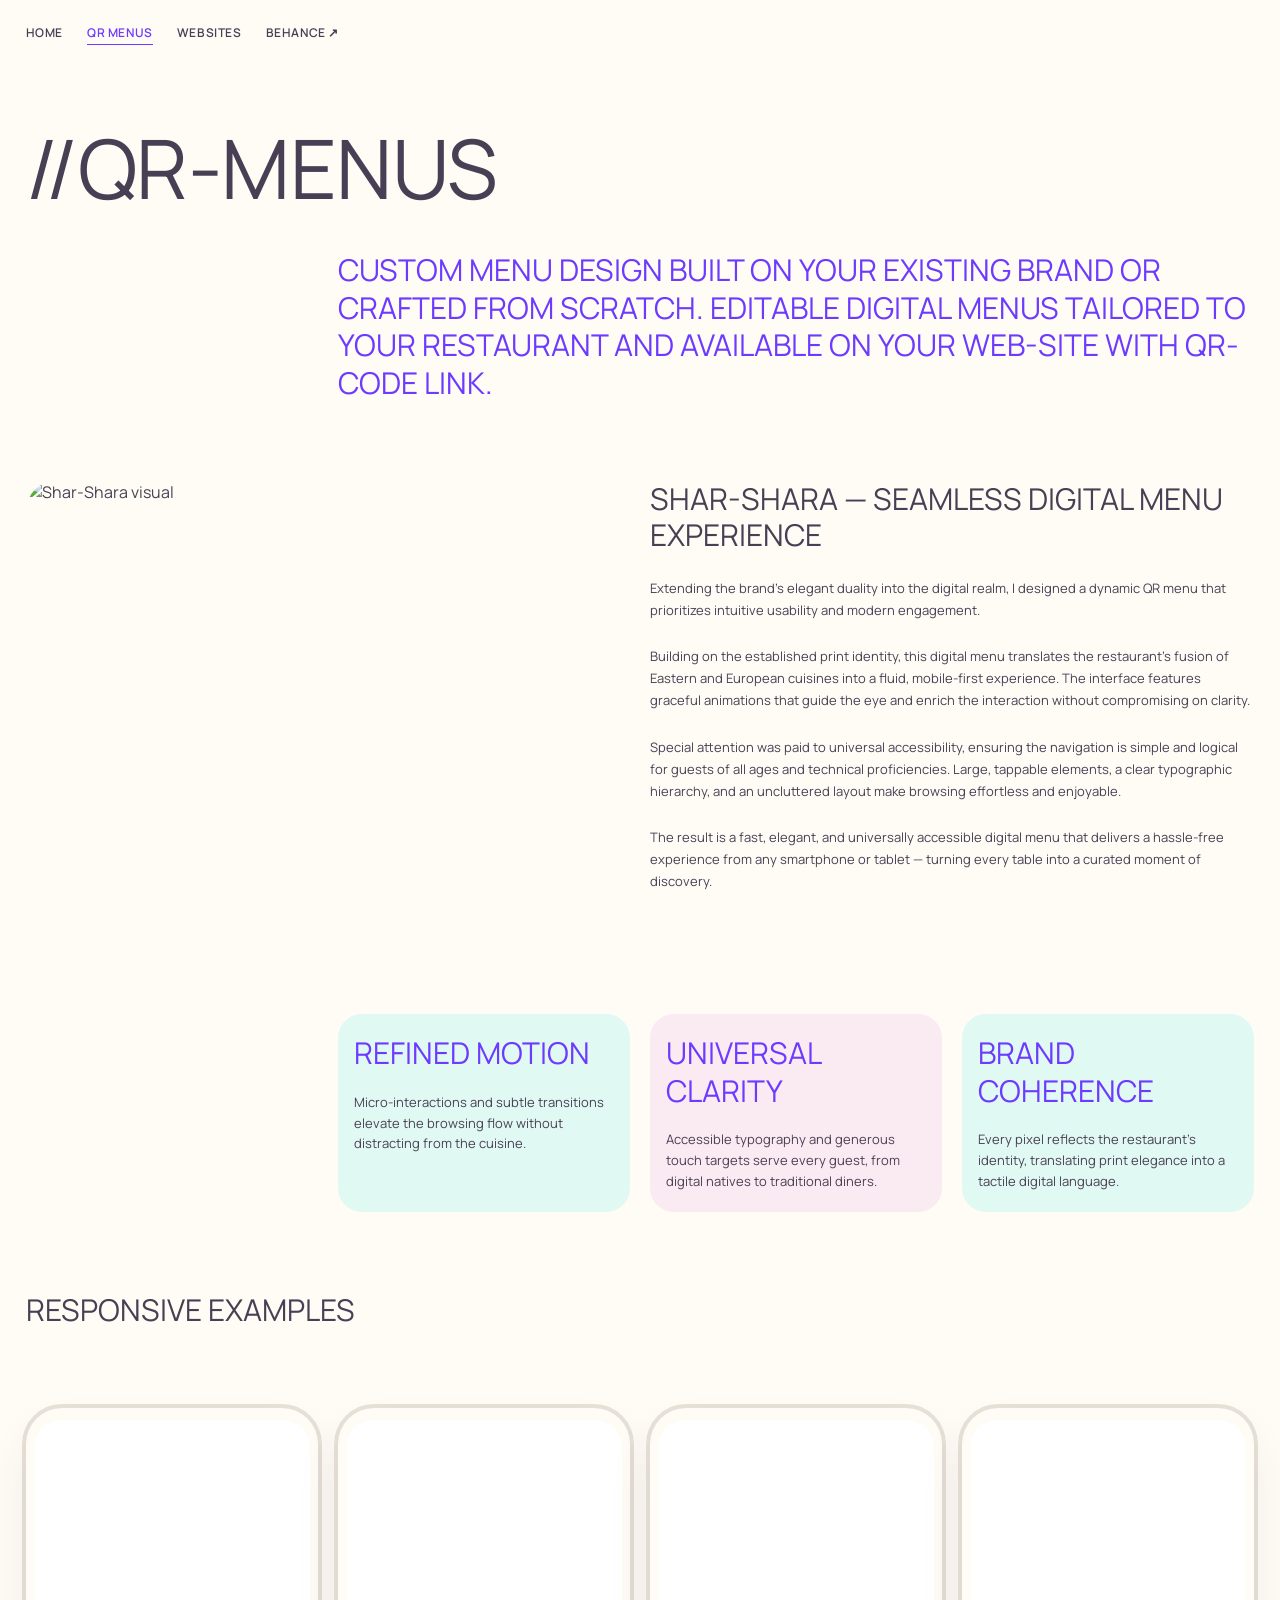
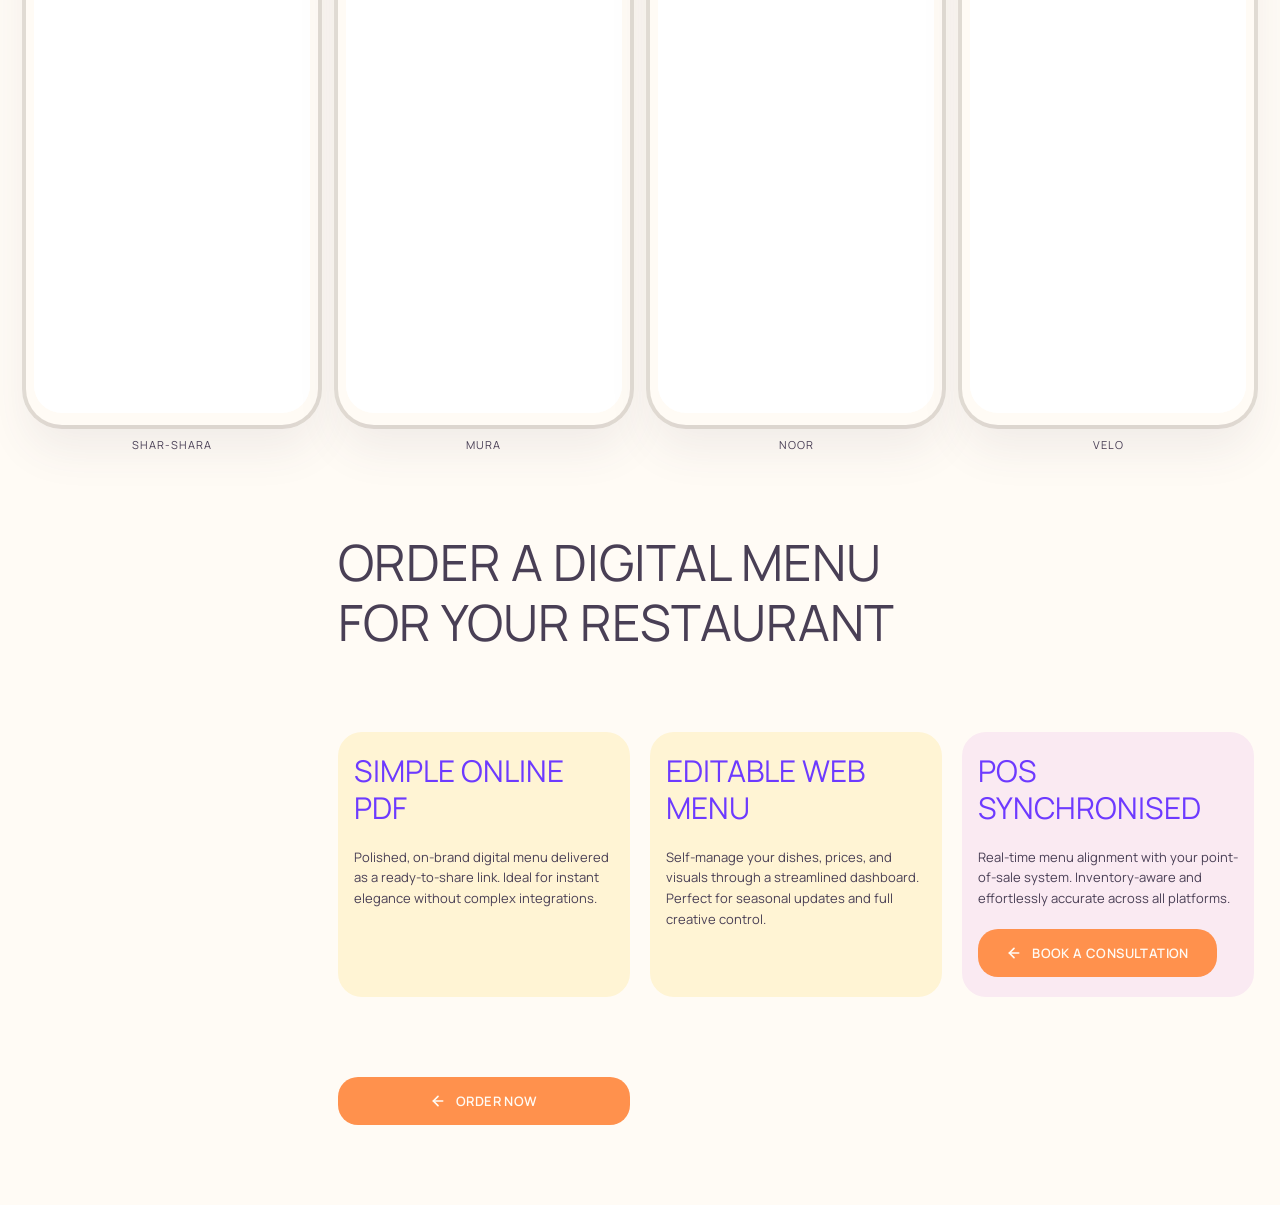
==== qr-menus.html @ 8fdf846d "Rename qr-menus.html_back_up to qr-menus.html" ====
<!DOCTYPE html>
<html lang="en">
  <head>
    <meta charset="UTF-8" />
    <meta
      name="viewport"
      content="width=device-width, initial-scale=1.0, maximum-scale=5.0, user-scalable=yes, viewport-fit=cover"
    />
    <title>QR MENUS · portfolio</title>
    <link rel="preconnect" href="https://fonts.googleapis.com" />
    <link rel="preconnect" href="https://fonts.gstatic.com" crossorigin />
    <link
      href="https://fonts.googleapis.com/css2?family=Manrope:wght@400;600&display=swap"
      rel="stylesheet"
    />
<link rel="stylesheet" href="styles.css" />
    <style>
      * {
        margin: 0;
        padding: 0;
        box-sizing: border-box;
      }

      body {
        background-color: #fffbf5;
        font-family: "Manrope", sans-serif;
        font-weight: 400;
        color: #493f55;
        -webkit-font-smoothing: antialiased;
        -moz-osx-font-smoothing: grayscale;
        overflow-x: hidden;
        width: 100%;
      }

      /* —— 4-COLUMN MASTER GRID (Desktop) —— */
      .master-grid {
        display: grid;
        grid-template-columns: repeat(4, 1fr);
        column-gap: 20px;
        padding: 0 2vw;
        margin: 0 auto;
        position: relative;
        width: 100%;
      }

      /* Typography */
      h1 {
        font-family: "Manrope", sans-serif;
        font-weight: 400;
        font-size: 82px;
        line-height: 1.05;
        text-transform: uppercase;
        color: #493f55;
        letter-spacing: -0.5px;
        margin-top: 60px;
      }

      h2 {
        font-family: "Manrope", sans-serif;
        font-weight: 400;
        font-size: 50px;
        line-height: 1.1;
        text-transform: uppercase;
        color: #493f55;
      }

      h3 {
        font-family: "Manrope", sans-serif;
        font-weight: 400;
        font-size: 30px;
        line-height: 1.2;
        text-transform: uppercase;
        color: #493f55;
      }

      h4 {
        font-family: "Manrope", sans-serif;
        font-weight: 400;
        font-size: 30px;
        line-height: 1.25;
        text-transform: uppercase;
        color: #6d3aff;
      }

      p {
        font-family: "Manrope", sans-serif;
        font-weight: 400;
        font-size: 13px;
        line-height: 1.7;
        color: #493f55;
      }

      button,
      .button {
        background-color: #ff914d;
        border: none;
        color: #fffbf5;
        font-family: "Manrope", sans-serif;
        font-weight: 600;
        font-size: 13px;
        text-transform: uppercase;
        border-radius: 20px;
        padding: 14px 28px;
        cursor: pointer;
        display: inline-flex;
        align-items: center;
        justify-content: center;
        gap: 10px;
        letter-spacing: 0.4px;
        transition: background 0.25s ease, transform 0.2s ease;
        text-decoration: none;
        white-space: nowrap;
        line-height: 1;
        min-height: 48px;
        -webkit-tap-highlight-color: transparent;
        touch-action: manipulation;
      }

      button:hover,
      .button:hover {
        background-color: #e07b3c;
        transform: translateY(-2px);
      }

      button:active,
      .button:active {
        transform: translateY(0);
      }

      .arrow-icon-left {
        display: inline-block;
        transform: rotate(180deg);
        width: 16px;
        height: 16px;
        flex-shrink: 0;
      }

      /* image placeholder */
      .image-placeholder {
        background: #f3ede5;
        border-radius: 30px;
        width: 100%;
        aspect-ratio: 4/3;
        display: flex;
        align-items: center;
        justify-content: center;
        background-image: radial-gradient(
          circle at 15% 25%,
          #e5d9cc 1px,
          transparent 1px
        );
        background-size: 18px 18px;
        color: #b7aa9a;
        font-size: 13px;
        text-transform: uppercase;
        letter-spacing: 1px;
      }

      /* Cards */
      .cards-container {
        display: flex;
        gap: 20px;
        width: 100%;
      }

      .card {
        flex: 1;
        border-radius: 24px;
        padding: 20px 16px;
        display: flex;
        flex-direction: column;
        gap: 20px;
      }

      .card h4 {
        font-size: 30px;
        color: #6d3aff;
      }

      .card p {
        font-size: 13px;
        line-height: 1.6;
      }

      /* Phone mockups */
      .phones-row {
        display: flex;
        gap: 20px;
        width: 100%;
      }

      .phone-item {
        flex: 1;
        display: flex;
        flex-direction: column;
        align-items: center;
        gap: 12px;
      }

      .phone-chassis {
        position: relative;
        width: 100%;
        max-width: 340px;
        aspect-ratio: 9 / 19;
        border-radius: 36px;
        background: #fffbf5;
        box-shadow: 0 25px 45px rgba(73, 63, 85, 0.08), 0 0 0 4px #e7e1d8;
        overflow: hidden;
      }

      .phone-screen-area {
        position: absolute;
        top: 12px;
        left: 8px;
        right: 8px;
        bottom: 12px;
        border-radius: 28px;
        overflow: hidden;
        background: #ffffff;
      }

      .phone-screen-area iframe {
        width: 100%;
        height: 100%;
        border: none;
        display: block;
        pointer-events: auto;
        background: white;
      }

      .phone-label {
        font-size: 11px;
        text-transform: uppercase;
        color: #493f55;
        letter-spacing: 1px;
        font-weight: 400;
      }

      /* Utility: spacing */
      .spacer-80 {
        grid-column: 1 / -1;
        height: 80px;
      }

      /* Grid placement classes */
      .grid-full {
        grid-column: 1 / -1;
      }
      .grid-1-2 {
        grid-column: 1 / 3;
      }
      .grid-3-4 {
        grid-column: 3 / 5;
      }
      .grid-2-4 {
        grid-column: 2 / 5;
      }
      .grid-2-3 {
        grid-column: 2 / 4;
      }
      .grid-2 {
        grid-column: 2 / 3;
      }

      /* ======================================== */
      /*   TABLET: 768px – 1024px (8 columns)     */
      /* ======================================== */
      @media screen and (max-width: 1024px) {
        .master-grid {
          grid-template-columns: repeat(8, 1fr);
          column-gap: 16px;
          padding: 0 3vw;
        }

        h1 {
          font-size: 52px;
          letter-spacing: -0.3px;
          margin-top: 48px;
        }

        h2 {
          font-size: 36px;
          line-height: 1.1;
        }

        h3 {
          font-size: 24px;
          line-height: 1.25;
        }

        h4 {
          font-size: 22px;
          line-height: 1.25;
        }

        p {
          font-size: 13px;
          line-height: 1.65;
        }

        button,
        .button {
          font-size: 12px;
          padding: 13px 24px;
          border-radius: 18px;
        }

        .card {
          padding: 16px 14px;
          gap: 16px;
          border-radius: 20px;
        }

        .card h4 {
          font-size: 20px;
        }

        .card p {
          font-size: 12px;
        }

        .spacer-80 {
          grid-column: 1 / -1 !important;
        }

        /* Tablet grid overrides */
        h1.grid-full {
          grid-column: 1 / -1 !important;
        }

        h4.grid-2-4 {
          grid-column: 3 / 9 !important;
        }

        .grid-1-2.image-placeholder-parent {
          grid-column: 1 / 5 !important;
        }

        .grid-3-4.text-block {
          grid-column: 5 / 9 !important;
        }

        .benefits-wrapper.grid-2-4 {
          grid-column: 3 / 9 !important;
        }

        h3.grid-1-2 {
          grid-column: 5 / 9 !important;
          text-align: left !important;
        }

        .phones-wrapper .phones-row {
          display: grid;
          grid-template-columns: 1fr 1fr;
          gap: 24px 16px;
        }

        .phone-chassis {
          max-width: 100%;
        }

        h2.grid-2-3 {
          grid-column: 3 / 7 !important;
        }

        .pricing-wrapper.grid-2-4 {
          grid-column: 3 / 9 !important;
        }

        .order-btn-wrapper.grid-2 {
          grid-column: 3 / 5 !important;
        }
      }

      /* ======================================== */
      /*   MOBILE: до 767px — ВСЁ В КОЛОНКУ      */
      /* ======================================== */
      @media screen and (max-width: 767px) {
        .master-grid {
          grid-template-columns: 1fr;
          column-gap: 0;
          padding: 0 24px;
          display: flex;
          flex-direction: column;
          gap: 0;
        }

        /* Сбрасываем grid-колонки — всё идёт потоком */
        .grid-full,
        .grid-1-2,
        .grid-3-4,
        .grid-2-4,
        .grid-2-3,
        .grid-2,
        .spacer-80,
        h1,
        h2,
        h3,
        h4,
        .image-placeholder-parent,
        .text-block,
        .benefits-wrapper,
        .phones-wrapper,
        .pricing-wrapper,
        .order-btn-wrapper {
          grid-column: auto !important;
          width: 100% !important;
          max-width: 100% !important;
        }

        /* Типографика */
        h1 {
          font-size: 42px;
          line-height: 1.1;
          margin-top: 48px;
          margin-bottom: 0;
          letter-spacing: -0.5px;
          text-align: left;
          width: 100%;
        }

        h2 {
          font-size: 32px;
          line-height: 1.15;
          text-align: left;
          width: 100%;
          margin: 0;
        }

        h2 br {
          display: none;
        }

        h3 {
          font-size: 22px;
          line-height: 1.25;
          text-align: left;
          width: 100%;
          margin: 0;
        }

        h4 {
          font-size: 20px;
          line-height: 1.3;
          text-align: left;
          width: 100%;
          margin: 0;
        }

        p {
          font-size: 14px;
          line-height: 1.65;
        }

        /* ОТСТУПЫ МЕЖДУ БЛОКАМИ */
        h1 {
          margin-bottom: 24px;
        }

        h4 {
          margin-bottom: 32px;
        }

        .spacer-80 {
          height: 48px;
          width: 100%;
        }

        /* Картинка и текст — чётко друг за другом */
        .image-placeholder-parent {
          margin-bottom: 32px;
          width: 100%;
        }

        .image-placeholder {
          aspect-ratio: 16/10;
          border-radius: 24px;
          width: 100%;
        }

        .text-block {
          width: 100%;
          margin-bottom: 0;
        }

        .text-block > div {
          gap: 16px !important;
        }

        /* Карточки */
        .benefits-wrapper {
          margin-top: 0;
          width: 100%;
        }

        .cards-container {
          flex-direction: column;
          gap: 16px;
          width: 100%;
        }

        .card {
          flex: none;
          width: 100%;
          padding: 20px 16px;
          gap: 14px;
          border-radius: 20px;
        }

        .card h4 {
          font-size: 22px;
        }

        .card p {
          font-size: 14px;
        }

        /* Заголовок "responsive examples" */
        h3.grid-1-2 {
          margin: 0;
          width: 100%;
          text-align: left !important;
        }

        /* Телефоны */
        .phones-wrapper {
          width: 100%;
          margin-top: 0;
        }

        .phones-row {
          display: grid;
          grid-template-columns: 1fr; /* ← ОДНА колонка */
          gap: 32px;
          width: 100%;
        }

        .phone-item {
          width: 100%;
          max-width: 320px;
          margin: 0 auto;
        }

        .phone-chassis {
          max-width: 100%;
          width: 100%;
        }

        .phone-label {
          font-size: 12px;
          letter-spacing: 1.5px;
        }

        /* Заголовок "order a DIGITAL menu" */
        h2.grid-2-3 {
          margin: 0;
          width: 100%;
        }

        /* Карточки цен */
        .pricing-wrapper {
          width: 100%;
          margin-top: 0;
        }

        .pricing-wrapper .card button,
        .pricing-wrapper .card .button {
          width: 100% !important;
          justify-content: center !important;
          align-self: stretch !important;
        }

        /* Кнопка "order now" */
        .order-btn-wrapper {
          margin-top: 0;
          width: 100%;
        }

        .order-btn-wrapper .button {
          width: 100% !important;
          justify-content: center !important;
        }

        button,
        .button {
          width: 100% !important;
          justify-content: center !important;
          border-radius: 25px;
          padding: 16px 24px;
          font-size: 14px;
        }

        /* Нижний отступ */
        .master-grid > div:last-child {
          height: 64px;
        }
      }
      /* ======================================== */
      /*   ГАРАНТИЯ: ОДНА КОЛОНКА ДО 768px       */
      /* ======================================== */
      @media screen and (max-width: 767px) {
        .phones-row {
          grid-template-columns: 1fr !important;
        }
      }
      /* ======================================== */
      /*   SMALL MOBILE: < 380px                  */
      /* ======================================== */
      @media screen and (max-width: 380px) {
        .master-grid {
          padding: 0 20px;
        }

        h1 {
          font-size: 36px;
          margin-top: 40px;
          margin-bottom: 20px;
        }

        h2 {
          font-size: 28px;
        }

        h3 {
          font-size: 20px;
        }

        h4 {
          font-size: 18px;
          margin-bottom: 24px;
        }

        p {
          font-size: 13px;
        }

        .spacer-80 {
          height: 40px;
        }

        .phone-item {
          max-width: 280px;
        }

        .card {
          padding: 16px 14px;
        }

        .card h4 {
          font-size: 20px;
        }

        button,
        .button {
          padding: 14px 20px;
          font-size: 13px;
        }

        .image-placeholder-parent {
          margin-bottom: 24px;
        }
      }

      /* ======================================== */
      /*   LARGE DESKTOP: > 1600px                */
      /* ======================================== */
      @media screen and (min-width: 1600px) {
        .master-grid {
          max-width: 1800px;
          padding: 0 5vw;
        }

        h1 {
          font-size: 96px;
        }
      }

      /* Accessibility */
      @media (prefers-reduced-motion: reduce) {
        * {
          animation-duration: 0.01ms !important;
          animation-iteration-count: 1 !important;
          transition-duration: 0.01ms !important;
        }
      }
    /* Navigation */
    .nav-bar {
      grid-column: 1 / -1;
      display: flex;
      justify-content: flex-start;
      align-items: center;
      gap: 24px;
      padding: 24px 0;
      flex-wrap: wrap;
    }

    .nav-link {
      font-family: "Manrope", sans-serif;
      font-weight: 600;
      font-size: 12px;
      text-transform: uppercase;
      letter-spacing: 0.6px;
      color: #493f55;
      text-decoration: none;
      transition: color 0.2s ease;
      position: relative;
    }

    .nav-link::after {
      content: '';
      position: absolute;
      bottom: -4px;
      left: 0;
      width: 0;
      height: 1px;
      background: #6d3aff;
      transition: width 0.25s ease;
    }

    .nav-link:hover {
      color: #6d3aff;
    }

    .nav-link:hover::after {
      width: 100%;
    }

    .nav-link.active {
      color: #6d3aff;
    }

    .nav-link.active::after {
      width: 100%;
    }
    </style>
  </head>
  <body>
    <div class="master-grid">
<!-- ========== NAVIGATION ========== -->
       <nav class="nav-bar">
      <a href="index.html" class="nav-link">Home</a>
      <a href="qr-menus.html" class="nav-link active">QR Menus</a>
      <a href="websites.html" class="nav-link">Websites</a>
      <a href="https://www.behance.net/8373a5c4" target="_blank" rel="noopener" class="nav-link">Behance ↗</a>
    </nav>
      <!-- H1 -->
      <h1 class="grid-full">//qr-menus</h1>

      <!-- H4 description -->
      <h4 class="grid-2-4" style="margin-top: 40px">
        Custom menu design built on your existing brand or crafted from scratch.
        Editable digital menus tailored to your restaurant and available on your
        web-site with qr-code link.
      </h4>

      <!-- Spacer -->
      <div class="spacer-80"></div>

      <!-- Image -->
      <div class="grid-1-2 image-placeholder-parent">
  <img 
    src="image 88 (1).webp" 
    alt="Shar-Shara visual" 
    style="width: 100%; aspect-ratio: 4/3; border-radius: 30px; object-fit: cover; display: block;"
  />
</div>

      <!-- Text -->
      <div class="grid-3-4 text-block">
        <div style="display: flex; flex-direction: column; gap: 24px">
          <h3 style="color: #493f55">
            Shar-Shara — Seamless Digital Menu Experience
          </h3>
          <p>
            Extending the brand's elegant duality into the digital realm, I
            designed a dynamic QR menu that prioritizes intuitive usability and
            modern engagement.
          </p>
          <p>
            Building on the established print identity, this digital menu
            translates the restaurant's fusion of Eastern and European cuisines
            into a fluid, mobile-first experience. The interface features
            graceful animations that guide the eye and enrich the interaction
            without compromising on clarity.
          </p>
          <p>
            Special attention was paid to universal accessibility, ensuring the
            navigation is simple and logical for guests of all ages and
            technical proficiencies. Large, tappable elements, a clear
            typographic hierarchy, and an uncluttered layout make browsing
            effortless and enjoyable.
          </p>
          <p>
            The result is a fast, elegant, and universally accessible digital
            menu that delivers a hassle-free experience from any smartphone or
            tablet — turning every table into a curated moment of discovery.
          </p>
        </div>
      </div>

      <!-- Spacer -->
      <div class="spacer-80"></div>

      <!-- Benefit cards -->
      <div class="grid-2-4 benefits-wrapper">
        <div class="cards-container">
          <div class="card" style="background: #e0f9f3">
            <h4>Refined motion</h4>
            <p>
              Micro-interactions and subtle transitions elevate the browsing
              flow without distracting from the cuisine.
            </p>
          </div>
          <div class="card" style="background: #faeaf2">
            <h4>Universal clarity</h4>
            <p>
              Accessible typography and generous touch targets serve every
              guest, from digital natives to traditional diners.
            </p>
          </div>
          <div class="card" style="background: #e0f9f3">
            <h4>Brand coherence</h4>
            <p>
              Every pixel reflects the restaurant's identity, translating print
              elegance into a tactile digital language.
            </p>
          </div>
        </div>
      </div>

      <!-- Spacer -->
      <div class="spacer-80"></div>

      <!-- Responsive examples h3 -->
      <h3 class="grid-1-2" style="text-align: left">responsive examples</h3>

      <!-- Spacer -->
      <div class="spacer-80"></div>

      <!-- Phones -->
      <div class="grid-full phones-wrapper">
        <div class="phones-row">
          <div class="phone-item">
            <div class="phone-chassis">
              <div class="phone-screen-area">
                <iframe
                  src="https://nadinski.github.io/bar/"
                  title="Shar-Shara menu"
                  loading="lazy"
                ></iframe>
              </div>
            </div>
            <span class="phone-label">Shar-Shara</span>
          </div>
          <div class="phone-item">
            <div class="phone-chassis">
              <div class="phone-screen-area">
                <iframe
                  src="https://nadinski.github.io/shar-shara/"
                  title="Mura menu"
                  loading="lazy"
                ></iframe>
              </div>
            </div>
            <span class="phone-label">Mura</span>
          </div>
          <div class="phone-item">
            <div class="phone-chassis">
              <div class="phone-screen-area">
                <iframe
                  src="https://nadinski.github.io/luna-bar-menu/"
                  title="Noor menu"
                  loading="lazy"
                ></iframe>
              </div>
            </div>
            <span class="phone-label">Noor</span>
          </div>
          <div class="phone-item">
            <div class="phone-chassis">
              <div class="phone-screen-area">
                <iframe
                  src="https://nadinski.github.io/banket/"
                  title="Velo menu"
                  loading="lazy"
                ></iframe>
              </div>
            </div>
            <span class="phone-label">Velo</span>
          </div>
        </div>
      </div>

      <!-- Spacer -->
      <div class="spacer-80"></div>

      <!-- Order heading -->
      <h2 class="grid-2-3" style="line-height: 1.2">
        order a DIGITAL menu<br />for your restaurant
      </h2>

      <!-- Spacer -->
      <div class="spacer-80"></div>

      <!-- Pricing cards -->
      <div class="grid-2-4 pricing-wrapper">
        <div class="cards-container">
          <div class="card" style="background: #fff4d4">
            <h4>SIMPLE ONLINE PDF</h4>
            <p>
              Polished, on-brand digital menu delivered as a ready-to-share
              link. Ideal for instant elegance without complex integrations.
            </p>
          </div>
          <div class="card" style="background: #fff4d4">
            <h4>EDITABLE WEB MENU</h4>
            <p>
              Self-manage your dishes, prices, and visuals through a streamlined
              dashboard. Perfect for seasonal updates and full creative control.
            </p>
          </div>
          <div
            class="card"
            style="
              background: #faeaf2;
              display: flex;
              flex-direction: column;
              gap: 20px;
            "
          >
            <h4>POS SYNCHRONISED</h4>
            <p>
              Real-time menu alignment with your point-of-sale system.
              Inventory-aware and effortlessly accurate across all platforms.
            </p>
            <button
              class="button"
              style="margin-top: auto; align-self: flex-start"
            >
              <svg
                class="arrow-icon-left"
                viewBox="0 0 24 24"
                fill="none"
                stroke="currentColor"
                stroke-width="2.5"
                stroke-linecap="round"
                stroke-linejoin="round"
              >
                <line x1="5" y1="12" x2="19" y2="12" />
                <polyline points="12 5 19 12 12 19" />
              </svg>
              book a consultation
            </button>
          </div>
        </div>
      </div>

      <!-- Spacer -->
      <div class="spacer-80"></div>

      <!-- Order now button -->
      <div class="grid-2 order-btn-wrapper">
        <button class="button" style="width: 100%; justify-content: center">
          <svg
            class="arrow-icon-left"
            viewBox="0 0 24 24"
            fill="none"
            stroke="currentColor"
            stroke-width="2.5"
            stroke-linecap="round"
            stroke-linejoin="round"
          >
            <line x1="5" y1="12" x2="19" y2="12" />
            <polyline points="12 5 19 12 12 19" />
          </svg>
          order now
        </button>
      </div>

      <!-- Bottom spacing -->
      <div style="grid-column: 1 / -1; height: 80px"></div>
    </div>
  </body>
</html>
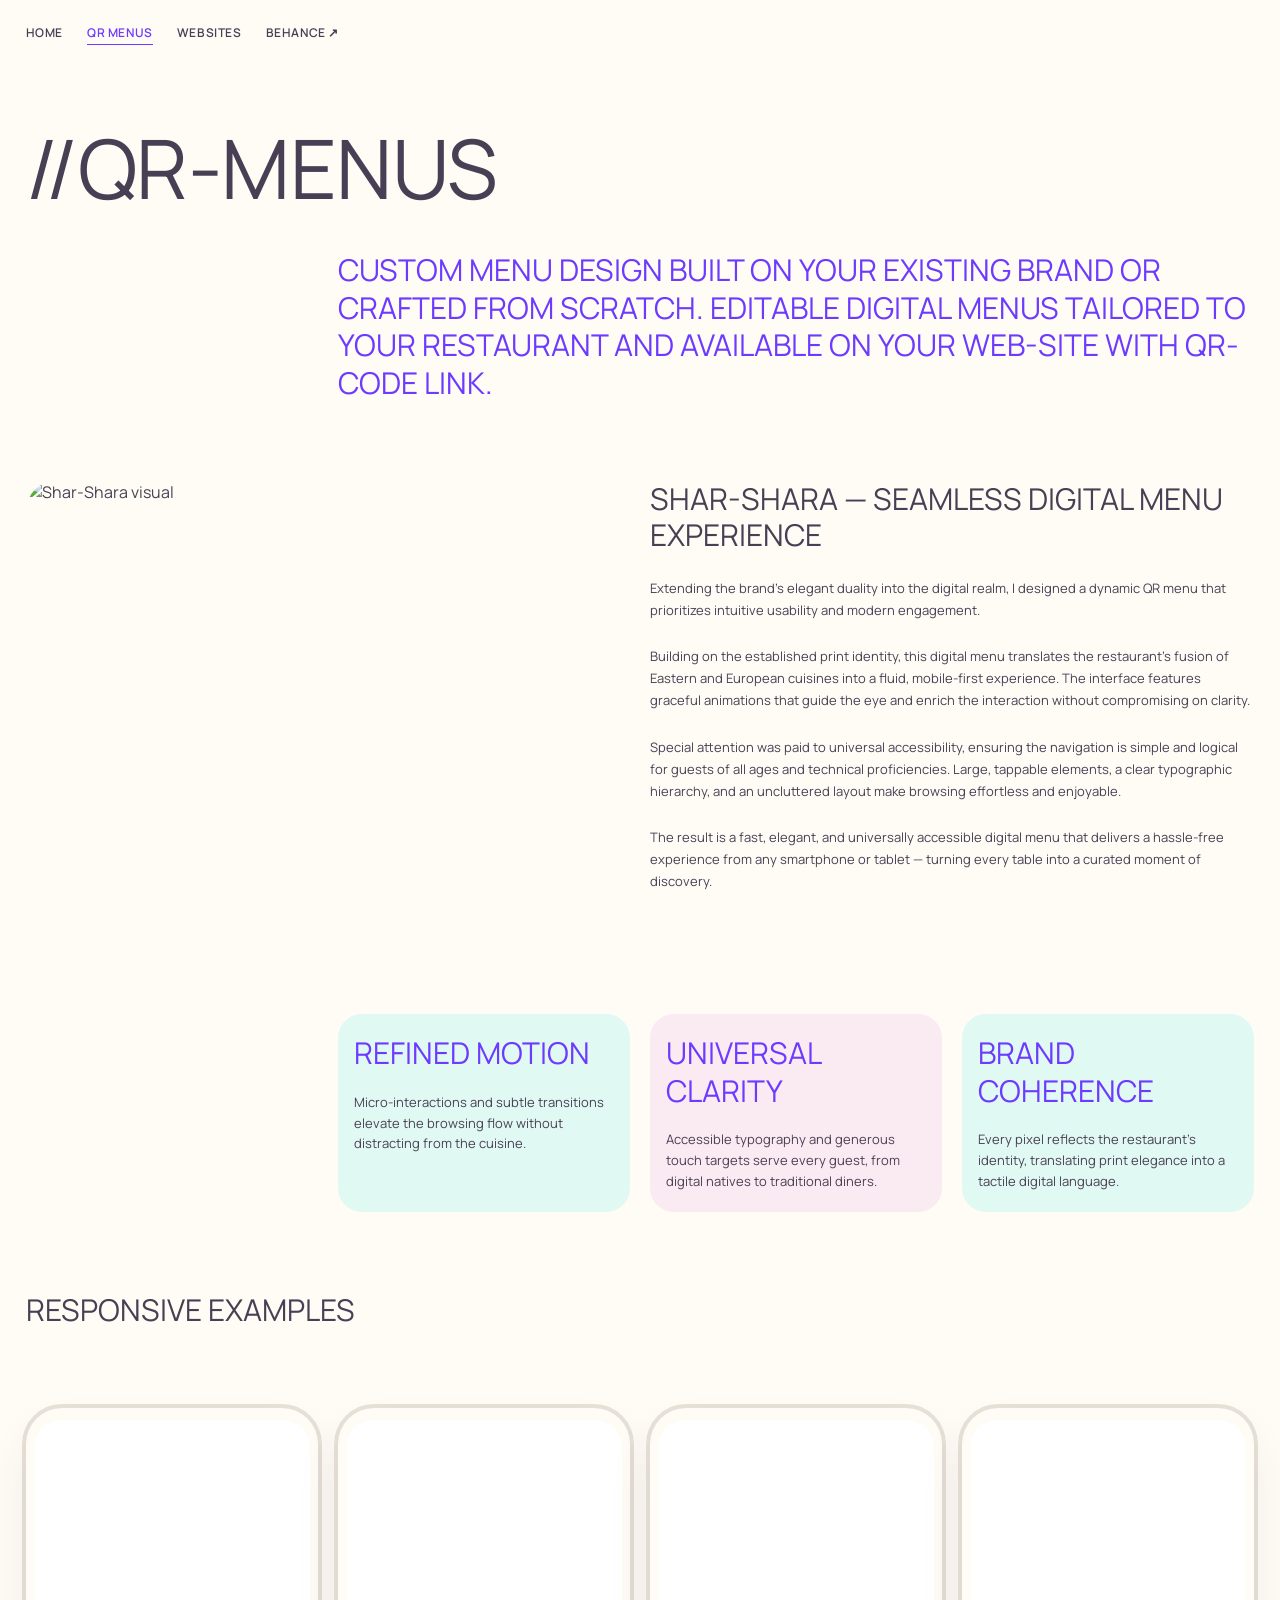
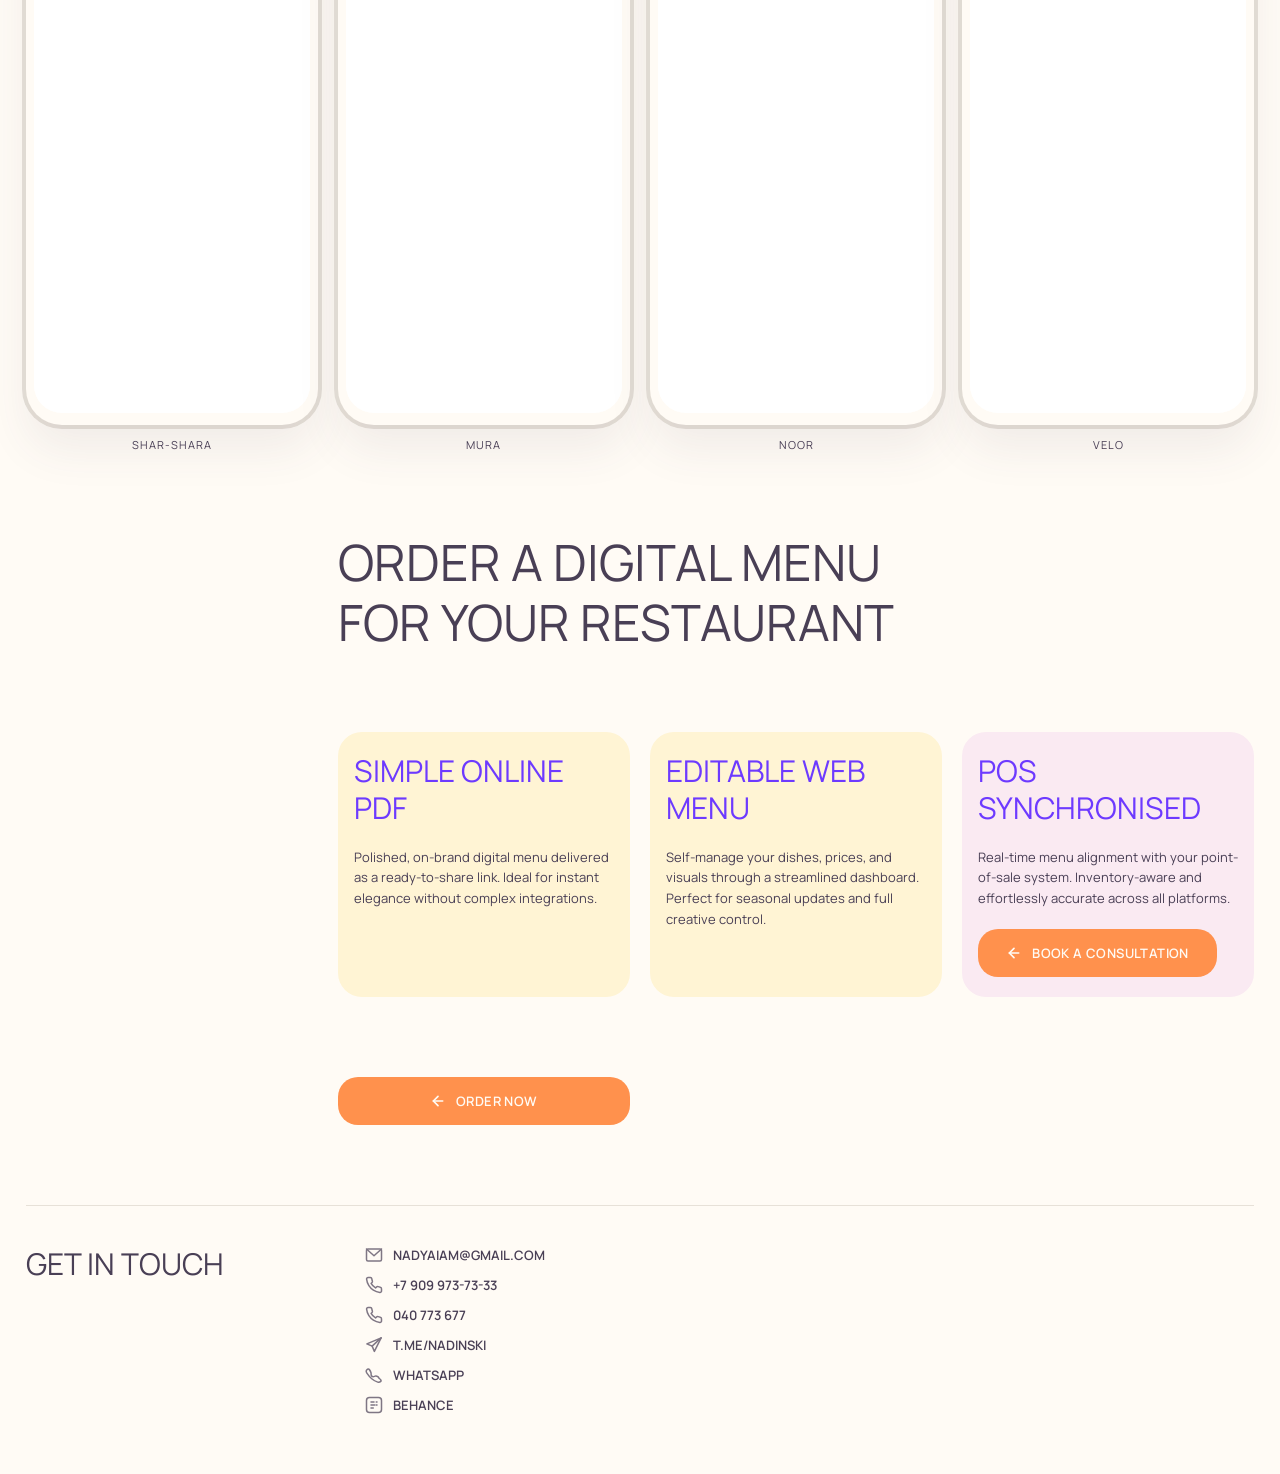
==== commit c087fd2b: "Update qr-menus.html" ====
--- a/qr-menus.html
+++ b/qr-menus.html
@@ -731,6 +731,54 @@
 
     .nav-link.active::after {
       width: 100%;
+    }
+          /* Footer */
+    .site-footer {
+      grid-column: 1 / -1;
+      border-top: 1px solid #e7e1d8;
+      padding-top: 40px;
+      margin-top: 0;
+    }
+
+    .footer-grid {
+      display: grid;
+      grid-template-columns: subgrid;
+      grid-column: 1 / -1;
+    }
+
+    .footer-heading {
+      grid-column: 1 / 2;
+      margin-bottom: 20px;
+    }
+
+    .footer-links {
+      grid-column: 2 / 5;
+      display: flex;
+      flex-direction: column;
+      gap: 12px;
+    }
+
+    .footer-link {
+      display: inline-flex;
+      align-items: center;
+      gap: 10px;
+      font-family: "Manrope", sans-serif;
+      font-weight: 600;
+      font-size: 13px;
+      text-transform: uppercase;
+      color: #493f55;
+      text-decoration: none;
+      transition: color 0.2s ease;
+    }
+
+    .footer-link:hover {
+      color: #6d3aff;
+    }
+
+    .footer-icon {
+      width: 18px;
+      height: 18px;
+      opacity: 0.7;
     }
     </style>
   </head>
@@ -979,6 +1027,52 @@
 
       <!-- Bottom spacing -->
       <div style="grid-column: 1 / -1; height: 80px"></div>
+          <!-- ========== FOOTER / CONTACTS ========== -->
+    <footer class="site-footer">
+      <div class="footer-grid">
+        <h3 class="footer-heading">get in touch</h3>
+        <div class="footer-links">
+          <a href="mailto:nadyaiam@gmail.com" class="footer-link">
+            <svg class="footer-icon" viewBox="0 0 24 24" fill="none" stroke="currentColor" stroke-width="2" stroke-linecap="round" stroke-linejoin="round">
+              <rect x="2" y="4" width="20" height="16" rx="2"/><path d="M22 4L12 13 2 4"/>
+            </svg>
+            nadyaiam@gmail.com
+          </a>
+          <a href="tel:+79099737333" class="footer-link">
+            <svg class="footer-icon" viewBox="0 0 24 24" fill="none" stroke="currentColor" stroke-width="2" stroke-linecap="round" stroke-linejoin="round">
+              <path d="M22 16.92v3a2 2 0 01-2.18 2 19.79 19.79 0 01-8.63-3.07 19.5 19.5 0 01-6-6 19.79 19.79 0 01-3.07-8.67A2 2 0 014.11 2h3a2 2 0 012 1.72c.127.96.362 1.903.7 2.81a2 2 0 01-.45 2.11L8.09 9.91a16 16 0 006 6l1.27-1.27a2 2 0 012.11-.45c.907.338 1.85.573 2.81.7A2 2 0 0122 16.92z"/>
+            </svg>
+            +7 909 973-73-33
+          </a>
+          <a href="tel:040773677" class="footer-link">
+            <svg class="footer-icon" viewBox="0 0 24 24" fill="none" stroke="currentColor" stroke-width="2" stroke-linecap="round" stroke-linejoin="round">
+              <path d="M22 16.92v3a2 2 0 01-2.18 2 19.79 19.79 0 01-8.63-3.07 19.5 19.5 0 01-6-6 19.79 19.79 0 01-3.07-8.67A2 2 0 014.11 2h3a2 2 0 012 1.72c.127.96.362 1.903.7 2.81a2 2 0 01-.45 2.11L8.09 9.91a16 16 0 006 6l1.27-1.27a2 2 0 012.11-.45c.907.338 1.85.573 2.81.7A2 2 0 0122 16.92z"/>
+            </svg>
+            040 773 677
+          </a>
+          <a href="https://t.me/nadinski" target="_blank" rel="noopener" class="footer-link">
+            <svg class="footer-icon" viewBox="0 0 24 24" fill="none" stroke="currentColor" stroke-width="2" stroke-linecap="round" stroke-linejoin="round">
+              <path d="M21.5 2.5L2.5 10.5L9.5 13.5L21.5 2.5Z"/><path d="M9.5 13.5L12.5 20.5L21.5 2.5"/>
+            </svg>
+            t.me/nadinski
+          </a>
+          <a href="https://wa.me/79099737333" target="_blank" rel="noopener" class="footer-link">
+            <svg class="footer-icon" viewBox="0 0 24 24" fill="none" stroke="currentColor" stroke-width="2" stroke-linecap="round" stroke-linejoin="round">
+              <path d="M17.5 14.5C16 13.5 15 13 13.5 13.5C12 14 10.5 15 9 13.5C7.5 12 8.5 10.5 8 9C7.5 7.5 7 6.5 6 5C5 3.5 3.5 4 2.5 5C1.5 6 1.5 8 2.5 9.5C3.5 11 6 14.5 9 17C12 19.5 15.5 21 17 21.5C18.5 22 20 21.5 21 20.5C22 19.5 21 18 19.5 17C18 16 18.5 15.5 17.5 14.5Z"/>
+            </svg>
+            WhatsApp
+          </a>
+          <a href="https://www.behance.net/8373a5c4" target="_blank" rel="noopener" class="footer-link">
+            <svg class="footer-icon" viewBox="0 0 24 24" fill="none" stroke="currentColor" stroke-width="2" stroke-linecap="round" stroke-linejoin="round">
+              <rect x="2" y="2" width="20" height="20" rx="4"/><path d="M8 8h4M8 12h5M8 16h3M15 8h1M15 12h1"/>
+            </svg>
+            Behance
+          </a>
+        </div>
+      </div>
+    </footer>
+
+    <div style="grid-column: 1 / -1; height: 60px;"></div>
     </div>
   </body>
 </html>
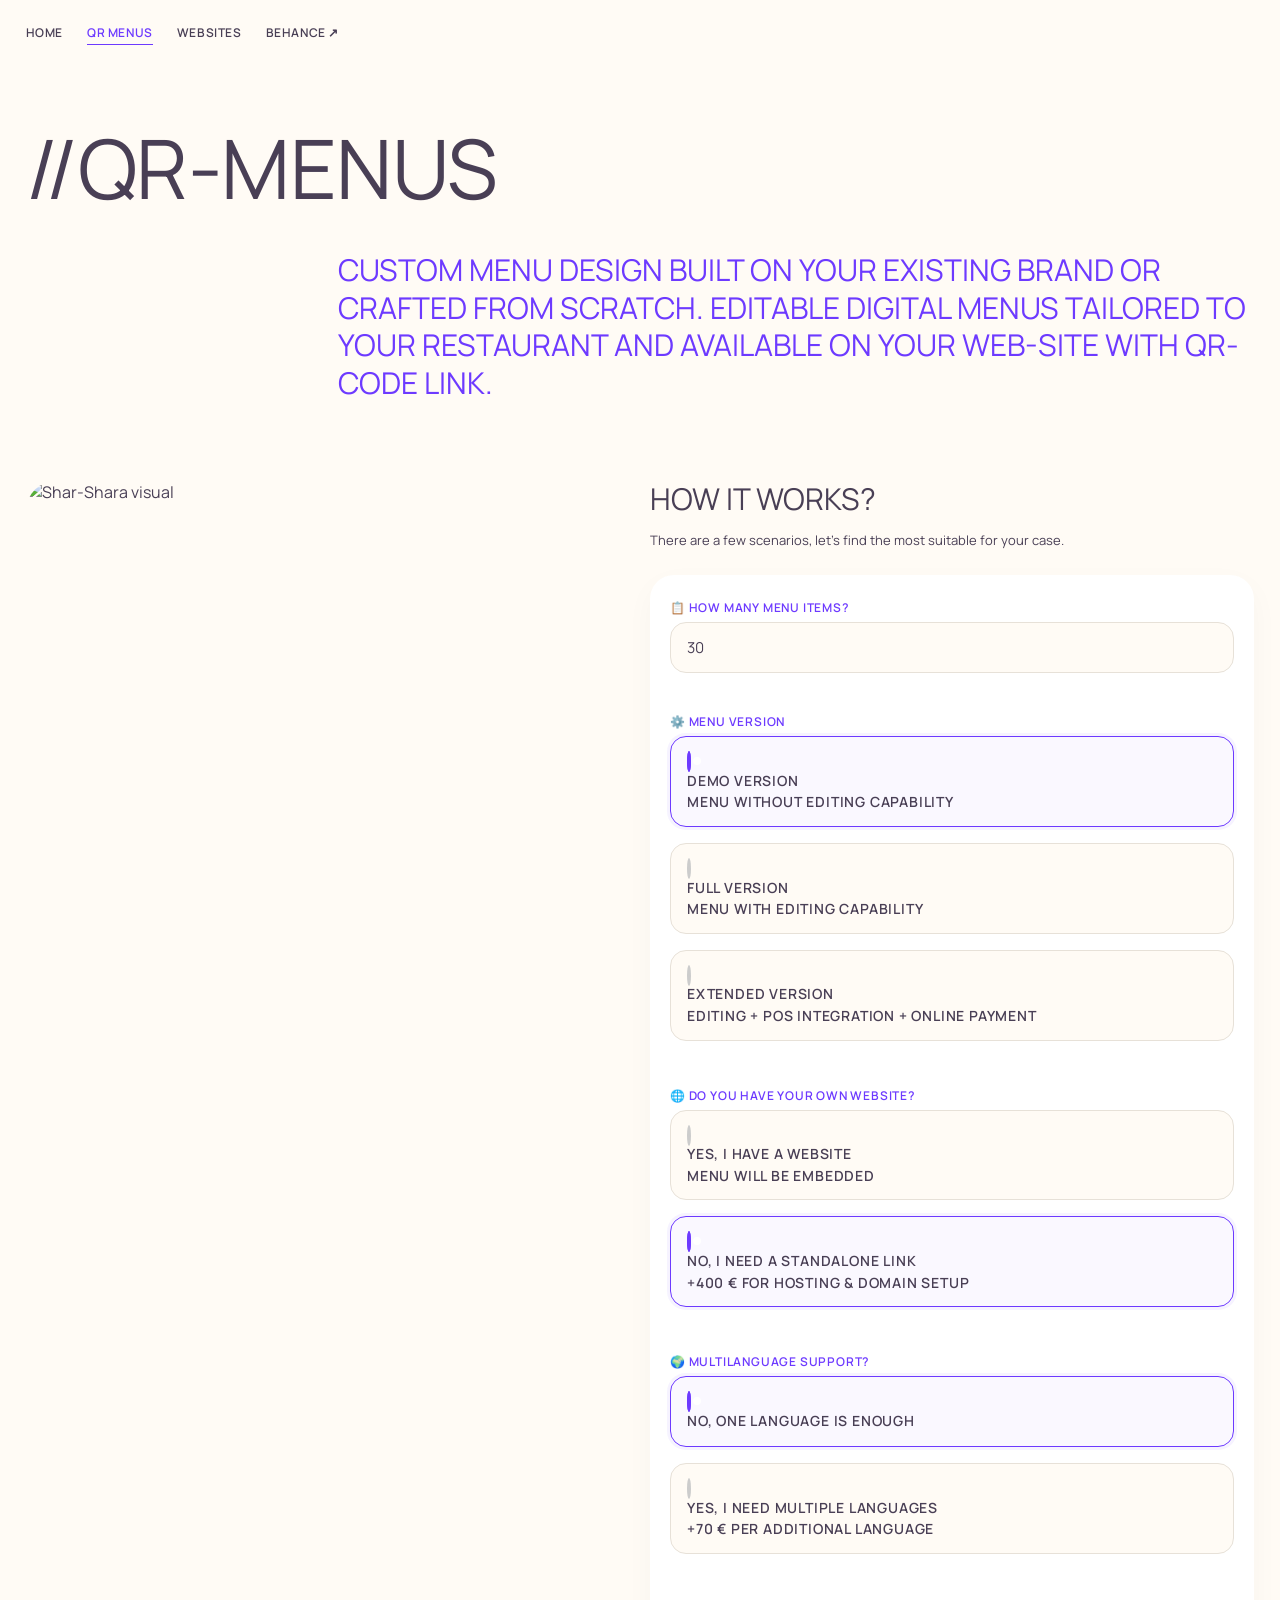
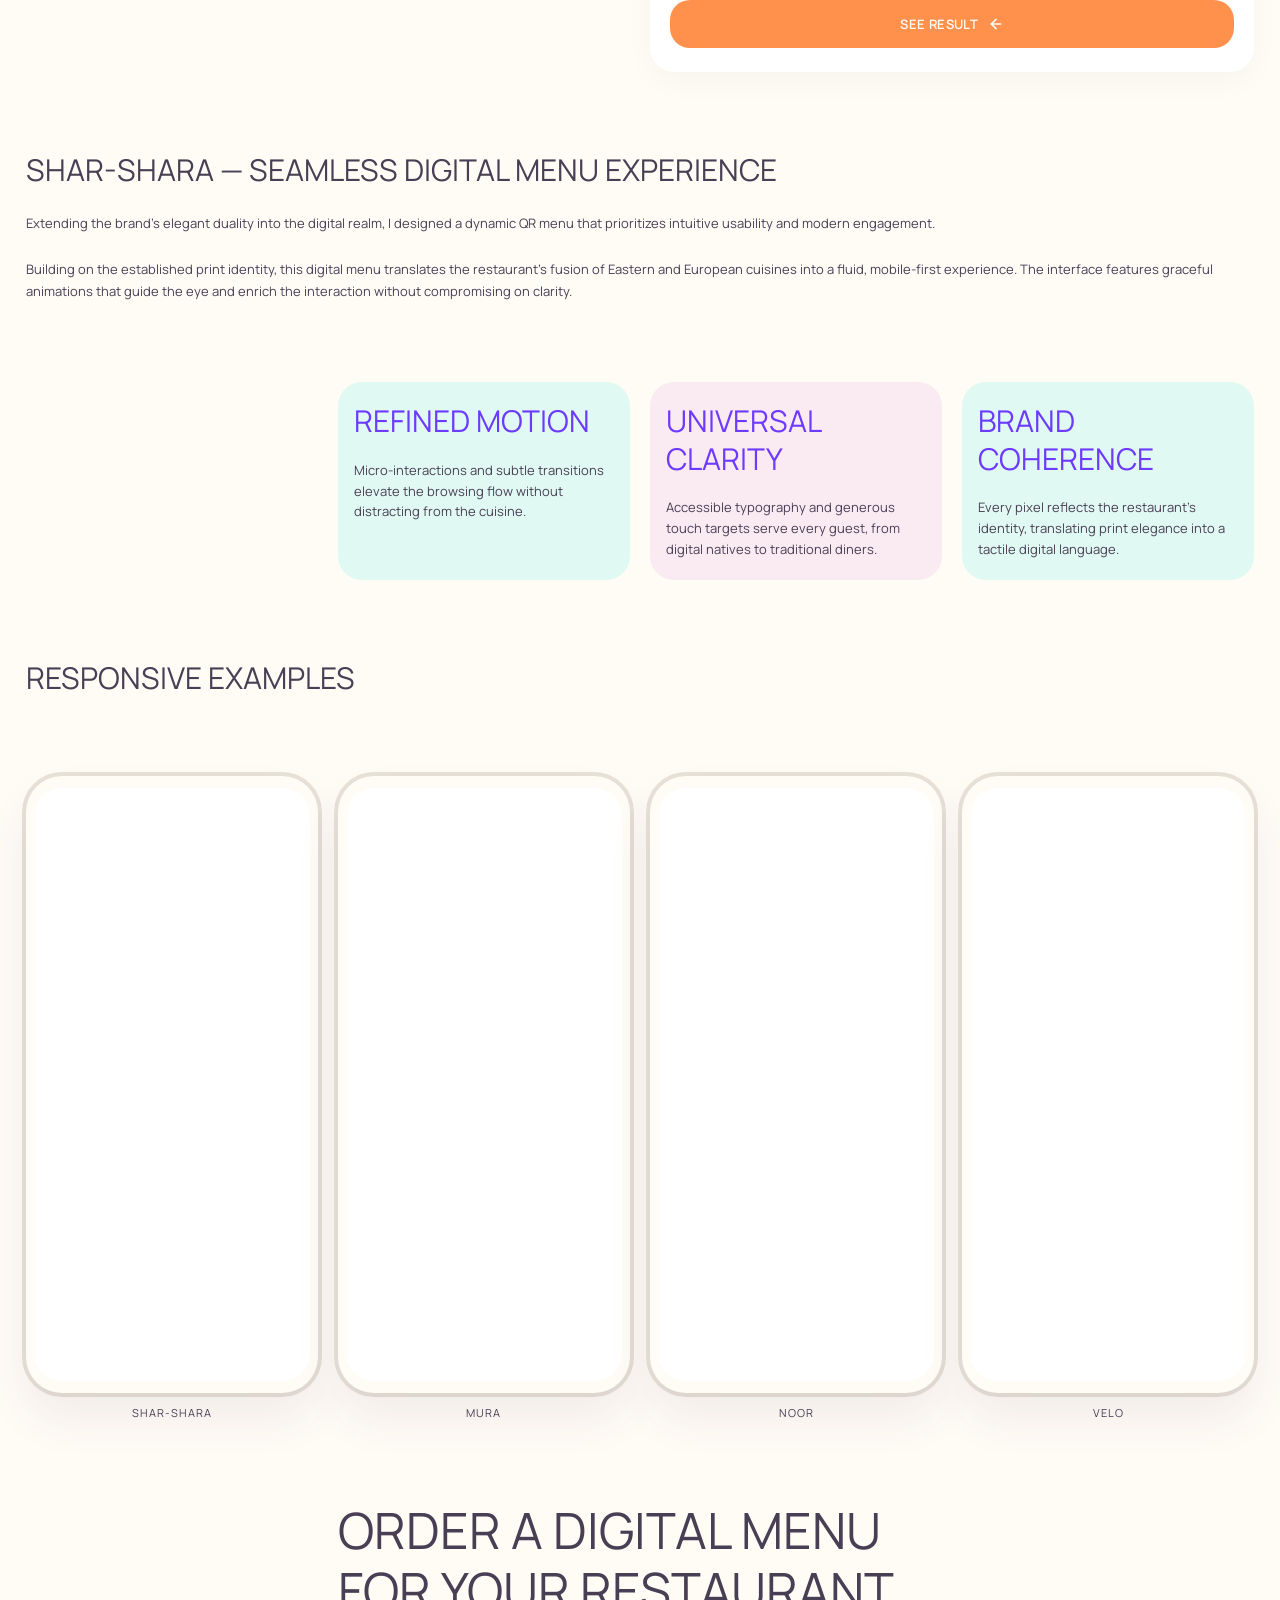
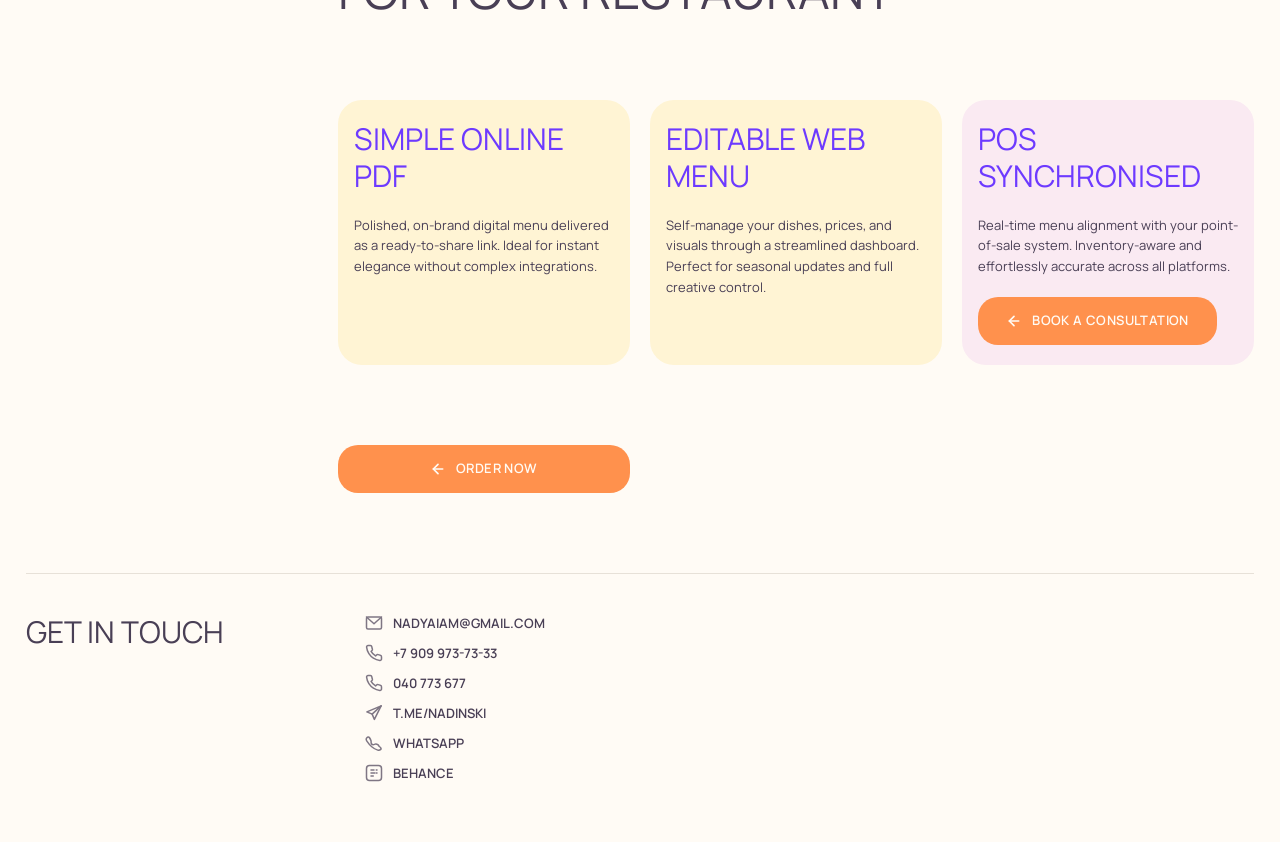
==== commit 49efa13c: "калькулятор + qr-menus.html" ====
--- a/qr-menus.html
+++ b/qr-menus.html
@@ -1,688 +1,131 @@
 <!DOCTYPE html>
 <html lang="en">
-  <head>
-    <meta charset="UTF-8" />
-    <meta
-      name="viewport"
-      content="width=device-width, initial-scale=1.0, maximum-scale=5.0, user-scalable=yes, viewport-fit=cover"
-    />
-    <title>QR MENUS · portfolio</title>
-    <link rel="preconnect" href="https://fonts.googleapis.com" />
-    <link rel="preconnect" href="https://fonts.gstatic.com" crossorigin />
-    <link
-      href="https://fonts.googleapis.com/css2?family=Manrope:wght@400;600&display=swap"
-      rel="stylesheet"
-    />
-<link rel="stylesheet" href="styles.css" />
-    <style>
-      * {
-        margin: 0;
-        padding: 0;
-        box-sizing: border-box;
-      }
-
-      body {
-        background-color: #fffbf5;
-        font-family: "Manrope", sans-serif;
-        font-weight: 400;
-        color: #493f55;
-        -webkit-font-smoothing: antialiased;
-        -moz-osx-font-smoothing: grayscale;
-        overflow-x: hidden;
-        width: 100%;
-      }
-
-      /* —— 4-COLUMN MASTER GRID (Desktop) —— */
-      .master-grid {
-        display: grid;
-        grid-template-columns: repeat(4, 1fr);
-        column-gap: 20px;
-        padding: 0 2vw;
-        margin: 0 auto;
-        position: relative;
-        width: 100%;
-      }
-
-      /* Typography */
-      h1 {
-        font-family: "Manrope", sans-serif;
-        font-weight: 400;
-        font-size: 82px;
-        line-height: 1.05;
-        text-transform: uppercase;
-        color: #493f55;
-        letter-spacing: -0.5px;
-        margin-top: 60px;
-      }
-
-      h2 {
-        font-family: "Manrope", sans-serif;
-        font-weight: 400;
-        font-size: 50px;
-        line-height: 1.1;
-        text-transform: uppercase;
-        color: #493f55;
-      }
-
-      h3 {
-        font-family: "Manrope", sans-serif;
-        font-weight: 400;
-        font-size: 30px;
-        line-height: 1.2;
-        text-transform: uppercase;
-        color: #493f55;
-      }
-
-      h4 {
-        font-family: "Manrope", sans-serif;
-        font-weight: 400;
-        font-size: 30px;
-        line-height: 1.25;
-        text-transform: uppercase;
-        color: #6d3aff;
-      }
-
-      p {
-        font-family: "Manrope", sans-serif;
-        font-weight: 400;
-        font-size: 13px;
-        line-height: 1.7;
-        color: #493f55;
-      }
-
-      button,
-      .button {
-        background-color: #ff914d;
-        border: none;
-        color: #fffbf5;
-        font-family: "Manrope", sans-serif;
-        font-weight: 600;
-        font-size: 13px;
-        text-transform: uppercase;
-        border-radius: 20px;
-        padding: 14px 28px;
-        cursor: pointer;
-        display: inline-flex;
-        align-items: center;
-        justify-content: center;
-        gap: 10px;
-        letter-spacing: 0.4px;
-        transition: background 0.25s ease, transform 0.2s ease;
-        text-decoration: none;
-        white-space: nowrap;
-        line-height: 1;
-        min-height: 48px;
-        -webkit-tap-highlight-color: transparent;
-        touch-action: manipulation;
-      }
-
-      button:hover,
-      .button:hover {
-        background-color: #e07b3c;
-        transform: translateY(-2px);
-      }
-
-      button:active,
-      .button:active {
-        transform: translateY(0);
-      }
-
-      .arrow-icon-left {
-        display: inline-block;
-        transform: rotate(180deg);
-        width: 16px;
-        height: 16px;
-        flex-shrink: 0;
-      }
-
-      /* image placeholder */
-      .image-placeholder {
-        background: #f3ede5;
-        border-radius: 30px;
-        width: 100%;
-        aspect-ratio: 4/3;
-        display: flex;
-        align-items: center;
-        justify-content: center;
-        background-image: radial-gradient(
-          circle at 15% 25%,
-          #e5d9cc 1px,
-          transparent 1px
-        );
-        background-size: 18px 18px;
-        color: #b7aa9a;
-        font-size: 13px;
-        text-transform: uppercase;
-        letter-spacing: 1px;
-      }
-
-      /* Cards */
-      .cards-container {
-        display: flex;
-        gap: 20px;
-        width: 100%;
-      }
-
-      .card {
-        flex: 1;
-        border-radius: 24px;
-        padding: 20px 16px;
-        display: flex;
-        flex-direction: column;
-        gap: 20px;
-      }
-
-      .card h4 {
-        font-size: 30px;
-        color: #6d3aff;
-      }
-
-      .card p {
-        font-size: 13px;
-        line-height: 1.6;
-      }
-
-      /* Phone mockups */
-      .phones-row {
-        display: flex;
-        gap: 20px;
-        width: 100%;
-      }
-
-      .phone-item {
-        flex: 1;
-        display: flex;
-        flex-direction: column;
-        align-items: center;
-        gap: 12px;
-      }
-
-      .phone-chassis {
-        position: relative;
-        width: 100%;
-        max-width: 340px;
-        aspect-ratio: 9 / 19;
-        border-radius: 36px;
-        background: #fffbf5;
-        box-shadow: 0 25px 45px rgba(73, 63, 85, 0.08), 0 0 0 4px #e7e1d8;
-        overflow: hidden;
-      }
-
-      .phone-screen-area {
-        position: absolute;
-        top: 12px;
-        left: 8px;
-        right: 8px;
-        bottom: 12px;
-        border-radius: 28px;
-        overflow: hidden;
-        background: #ffffff;
-      }
-
-      .phone-screen-area iframe {
-        width: 100%;
-        height: 100%;
-        border: none;
-        display: block;
-        pointer-events: auto;
-        background: white;
-      }
-
-      .phone-label {
-        font-size: 11px;
-        text-transform: uppercase;
-        color: #493f55;
-        letter-spacing: 1px;
-        font-weight: 400;
-      }
-
-      /* Utility: spacing */
-      .spacer-80 {
-        grid-column: 1 / -1;
-        height: 80px;
-      }
-
-      /* Grid placement classes */
-      .grid-full {
-        grid-column: 1 / -1;
-      }
-      .grid-1-2 {
-        grid-column: 1 / 3;
-      }
-      .grid-3-4 {
-        grid-column: 3 / 5;
-      }
-      .grid-2-4 {
-        grid-column: 2 / 5;
-      }
-      .grid-2-3 {
-        grid-column: 2 / 4;
-      }
-      .grid-2 {
-        grid-column: 2 / 3;
-      }
-
-      /* ======================================== */
-      /*   TABLET: 768px – 1024px (8 columns)     */
-      /* ======================================== */
-      @media screen and (max-width: 1024px) {
-        .master-grid {
-          grid-template-columns: repeat(8, 1fr);
-          column-gap: 16px;
-          padding: 0 3vw;
-        }
-
-        h1 {
-          font-size: 52px;
-          letter-spacing: -0.3px;
-          margin-top: 48px;
-        }
-
-        h2 {
-          font-size: 36px;
-          line-height: 1.1;
-        }
-
-        h3 {
-          font-size: 24px;
-          line-height: 1.25;
-        }
-
-        h4 {
-          font-size: 22px;
-          line-height: 1.25;
-        }
-
-        p {
-          font-size: 13px;
-          line-height: 1.65;
-        }
-
-        button,
-        .button {
-          font-size: 12px;
-          padding: 13px 24px;
-          border-radius: 18px;
-        }
-
-        .card {
-          padding: 16px 14px;
-          gap: 16px;
-          border-radius: 20px;
-        }
-
-        .card h4 {
-          font-size: 20px;
-        }
-
-        .card p {
-          font-size: 12px;
-        }
-
-        .spacer-80 {
-          grid-column: 1 / -1 !important;
-        }
-
-        /* Tablet grid overrides */
-        h1.grid-full {
-          grid-column: 1 / -1 !important;
-        }
-
-        h4.grid-2-4 {
-          grid-column: 3 / 9 !important;
-        }
-
-        .grid-1-2.image-placeholder-parent {
-          grid-column: 1 / 5 !important;
-        }
-
-        .grid-3-4.text-block {
-          grid-column: 5 / 9 !important;
-        }
-
-        .benefits-wrapper.grid-2-4 {
-          grid-column: 3 / 9 !important;
-        }
-
-        h3.grid-1-2 {
-          grid-column: 5 / 9 !important;
-          text-align: left !important;
-        }
-
-        .phones-wrapper .phones-row {
-          display: grid;
-          grid-template-columns: 1fr 1fr;
-          gap: 24px 16px;
-        }
-
-        .phone-chassis {
-          max-width: 100%;
-        }
-
-        h2.grid-2-3 {
-          grid-column: 3 / 7 !important;
-        }
-
-        .pricing-wrapper.grid-2-4 {
-          grid-column: 3 / 9 !important;
-        }
-
-        .order-btn-wrapper.grid-2 {
-          grid-column: 3 / 5 !important;
-        }
-      }
-
-      /* ======================================== */
-      /*   MOBILE: до 767px — ВСЁ В КОЛОНКУ      */
-      /* ======================================== */
-      @media screen and (max-width: 767px) {
-        .master-grid {
-          grid-template-columns: 1fr;
-          column-gap: 0;
-          padding: 0 24px;
-          display: flex;
-          flex-direction: column;
-          gap: 0;
-        }
-
-        /* Сбрасываем grid-колонки — всё идёт потоком */
-        .grid-full,
-        .grid-1-2,
-        .grid-3-4,
-        .grid-2-4,
-        .grid-2-3,
-        .grid-2,
-        .spacer-80,
-        h1,
-        h2,
-        h3,
-        h4,
-        .image-placeholder-parent,
-        .text-block,
-        .benefits-wrapper,
-        .phones-wrapper,
-        .pricing-wrapper,
-        .order-btn-wrapper {
-          grid-column: auto !important;
-          width: 100% !important;
-          max-width: 100% !important;
-        }
-
-        /* Типографика */
-        h1 {
-          font-size: 42px;
-          line-height: 1.1;
-          margin-top: 48px;
-          margin-bottom: 0;
-          letter-spacing: -0.5px;
-          text-align: left;
-          width: 100%;
-        }
-
-        h2 {
-          font-size: 32px;
-          line-height: 1.15;
-          text-align: left;
-          width: 100%;
-          margin: 0;
-        }
-
-        h2 br {
-          display: none;
-        }
-
-        h3 {
-          font-size: 22px;
-          line-height: 1.25;
-          text-align: left;
-          width: 100%;
-          margin: 0;
-        }
-
-        h4 {
-          font-size: 20px;
-          line-height: 1.3;
-          text-align: left;
-          width: 100%;
-          margin: 0;
-        }
-
-        p {
-          font-size: 14px;
-          line-height: 1.65;
-        }
-
-        /* ОТСТУПЫ МЕЖДУ БЛОКАМИ */
-        h1 {
-          margin-bottom: 24px;
-        }
-
-        h4 {
-          margin-bottom: 32px;
-        }
-
-        .spacer-80 {
-          height: 48px;
-          width: 100%;
-        }
-
-        /* Картинка и текст — чётко друг за другом */
-        .image-placeholder-parent {
-          margin-bottom: 32px;
-          width: 100%;
-        }
-
-        .image-placeholder {
-          aspect-ratio: 16/10;
-          border-radius: 24px;
-          width: 100%;
-        }
-
-        .text-block {
-          width: 100%;
-          margin-bottom: 0;
-        }
-
-        .text-block > div {
-          gap: 16px !important;
-        }
-
-        /* Карточки */
-        .benefits-wrapper {
-          margin-top: 0;
-          width: 100%;
-        }
-
-        .cards-container {
-          flex-direction: column;
-          gap: 16px;
-          width: 100%;
-        }
-
-        .card {
-          flex: none;
-          width: 100%;
-          padding: 20px 16px;
-          gap: 14px;
-          border-radius: 20px;
-        }
-
-        .card h4 {
-          font-size: 22px;
-        }
-
-        .card p {
-          font-size: 14px;
-        }
-
-        /* Заголовок "responsive examples" */
-        h3.grid-1-2 {
-          margin: 0;
-          width: 100%;
-          text-align: left !important;
-        }
-
-        /* Телефоны */
-        .phones-wrapper {
-          width: 100%;
-          margin-top: 0;
-        }
-
-        .phones-row {
-          display: grid;
-          grid-template-columns: 1fr; /* ← ОДНА колонка */
-          gap: 32px;
-          width: 100%;
-        }
-
-        .phone-item {
-          width: 100%;
-          max-width: 320px;
-          margin: 0 auto;
-        }
-
-        .phone-chassis {
-          max-width: 100%;
-          width: 100%;
-        }
-
-        .phone-label {
-          font-size: 12px;
-          letter-spacing: 1.5px;
-        }
-
-        /* Заголовок "order a DIGITAL menu" */
-        h2.grid-2-3 {
-          margin: 0;
-          width: 100%;
-        }
-
-        /* Карточки цен */
-        .pricing-wrapper {
-          width: 100%;
-          margin-top: 0;
-        }
-
-        .pricing-wrapper .card button,
-        .pricing-wrapper .card .button {
-          width: 100% !important;
-          justify-content: center !important;
-          align-self: stretch !important;
-        }
-
-        /* Кнопка "order now" */
-        .order-btn-wrapper {
-          margin-top: 0;
-          width: 100%;
-        }
-
-        .order-btn-wrapper .button {
-          width: 100% !important;
-          justify-content: center !important;
-        }
-
-        button,
-        .button {
-          width: 100% !important;
-          justify-content: center !important;
-          border-radius: 25px;
-          padding: 16px 24px;
-          font-size: 14px;
-        }
-
-        /* Нижний отступ */
-        .master-grid > div:last-child {
-          height: 64px;
-        }
-      }
-      /* ======================================== */
-      /*   ГАРАНТИЯ: ОДНА КОЛОНКА ДО 768px       */
-      /* ======================================== */
-      @media screen and (max-width: 767px) {
-        .phones-row {
-          grid-template-columns: 1fr !important;
-        }
-      }
-      /* ======================================== */
-      /*   SMALL MOBILE: < 380px                  */
-      /* ======================================== */
-      @media screen and (max-width: 380px) {
-        .master-grid {
-          padding: 0 20px;
-        }
-
-        h1 {
-          font-size: 36px;
-          margin-top: 40px;
-          margin-bottom: 20px;
-        }
-
-        h2 {
-          font-size: 28px;
-        }
-
-        h3 {
-          font-size: 20px;
-        }
-
-        h4 {
-          font-size: 18px;
-          margin-bottom: 24px;
-        }
-
-        p {
-          font-size: 13px;
-        }
-
-        .spacer-80 {
-          height: 40px;
-        }
-
-        .phone-item {
-          max-width: 280px;
-        }
-
-        .card {
-          padding: 16px 14px;
-        }
-
-        .card h4 {
-          font-size: 20px;
-        }
-
-        button,
-        .button {
-          padding: 14px 20px;
-          font-size: 13px;
-        }
-
-        .image-placeholder-parent {
-          margin-bottom: 24px;
-        }
-      }
-
-      /* ======================================== */
-      /*   LARGE DESKTOP: > 1600px                */
-      /* ======================================== */
-      @media screen and (min-width: 1600px) {
-        .master-grid {
-          max-width: 1800px;
-          padding: 0 5vw;
-        }
-
-        h1 {
-          font-size: 96px;
-        }
-      }
-
-      /* Accessibility */
-      @media (prefers-reduced-motion: reduce) {
-        * {
-          animation-duration: 0.01ms !important;
-          animation-iteration-count: 1 !important;
-          transition-duration: 0.01ms !important;
-        }
-      }
+<head>
+  <meta charset="UTF-8" />
+  <meta name="viewport" content="width=device-width, initial-scale=1.0, maximum-scale=5.0, user-scalable=yes, viewport-fit=cover" />
+  <title>QR MENUS · portfolio</title>
+  <link rel="preconnect" href="https://fonts.googleapis.com" />
+  <link rel="preconnect" href="https://fonts.gstatic.com" crossorigin />
+  <link href="https://fonts.googleapis.com/css2?family=Manrope:wght@400;600&display=swap" rel="stylesheet" />
+  <style>
+    * {
+      margin: 0;
+      padding: 0;
+      box-sizing: border-box;
+    }
+
+    body {
+      background-color: #fffbf5;
+      font-family: "Manrope", sans-serif;
+      font-weight: 400;
+      color: #493f55;
+      -webkit-font-smoothing: antialiased;
+      -moz-osx-font-smoothing: grayscale;
+      overflow-x: hidden;
+      width: 100%;
+    }
+
+    .master-grid {
+      display: grid;
+      grid-template-columns: repeat(4, 1fr);
+      column-gap: 20px;
+      padding: 0 2vw;
+      margin: 0 auto;
+      position: relative;
+      width: 100%;
+    }
+
+    h1 {
+      font-family: "Manrope", sans-serif;
+      font-weight: 400;
+      font-size: 82px;
+      line-height: 1.05;
+      text-transform: uppercase;
+      color: #493f55;
+      letter-spacing: -0.5px;
+      margin-top: 60px;
+    }
+
+    h2 {
+      font-family: "Manrope", sans-serif;
+      font-weight: 400;
+      font-size: 50px;
+      line-height: 1.1;
+      text-transform: uppercase;
+      color: #493f55;
+    }
+
+    h3 {
+      font-family: "Manrope", sans-serif;
+      font-weight: 400;
+      font-size: 30px;
+      line-height: 1.2;
+      text-transform: uppercase;
+      color: #493f55;
+    }
+
+    h4 {
+      font-family: "Manrope", sans-serif;
+      font-weight: 400;
+      font-size: 30px;
+      line-height: 1.25;
+      text-transform: uppercase;
+      color: #6d3aff;
+    }
+
+    p {
+      font-family: "Manrope", sans-serif;
+      font-weight: 400;
+      font-size: 13px;
+      line-height: 1.7;
+      color: #493f55;
+    }
+
+    button,
+    .button {
+      background-color: #ff914d;
+      border: none;
+      color: #fffbf5;
+      font-family: "Manrope", sans-serif;
+      font-weight: 600;
+      font-size: 13px;
+      text-transform: uppercase;
+      border-radius: 20px;
+      padding: 14px 28px;
+      cursor: pointer;
+      display: inline-flex;
+      align-items: center;
+      justify-content: center;
+      gap: 10px;
+      letter-spacing: 0.4px;
+      transition: background 0.25s ease, transform 0.2s ease;
+      text-decoration: none;
+      white-space: nowrap;
+      line-height: 1;
+      min-height: 48px;
+      -webkit-tap-highlight-color: transparent;
+      touch-action: manipulation;
+    }
+
+    button:hover,
+    .button:hover {
+      background-color: #e07b3c;
+      transform: translateY(-2px);
+    }
+
+    button:active,
+    .button:active {
+      transform: translateY(0);
+    }
+
+    .arrow-icon-left {
+      display: inline-block;
+      transform: rotate(180deg);
+      width: 16px;
+      height: 16px;
+      flex-shrink: 0;
+    }
+
     /* Navigation */
     .nav-bar {
       grid-column: 1 / -1;
@@ -707,7 +150,7 @@
     }
 
     .nav-link::after {
-      content: '';
+      content: "";
       position: absolute;
       bottom: -4px;
       left: 0;
@@ -732,7 +175,375 @@
     .nav-link.active::after {
       width: 100%;
     }
-          /* Footer */
+
+    /* Cards */
+    .cards-container {
+      display: flex;
+      gap: 20px;
+      width: 100%;
+    }
+
+    .card {
+      flex: 1;
+      border-radius: 24px;
+      padding: 20px 16px;
+      display: flex;
+      flex-direction: column;
+      gap: 20px;
+    }
+
+    .card h4 {
+      font-size: 30px;
+      color: #6d3aff;
+    }
+
+    .card p {
+      font-size: 13px;
+      line-height: 1.6;
+    }
+
+    /* Phone mockups */
+    .phones-row {
+      display: flex;
+      gap: 20px;
+      width: 100%;
+    }
+
+    .phone-item {
+      flex: 1;
+      display: flex;
+      flex-direction: column;
+      align-items: center;
+      gap: 12px;
+    }
+
+    .phone-chassis {
+      position: relative;
+      width: 100%;
+      max-width: 340px;
+      aspect-ratio: 9 / 19;
+      border-radius: 36px;
+      background: #fffbf5;
+      box-shadow: 0 25px 45px rgba(73, 63, 85, 0.08), 0 0 0 4px #e7e1d8;
+      overflow: hidden;
+    }
+
+    .phone-screen-area {
+      position: absolute;
+      top: 12px;
+      left: 8px;
+      right: 8px;
+      bottom: 12px;
+      border-radius: 28px;
+      overflow: hidden;
+      background: #ffffff;
+    }
+
+    .phone-screen-area iframe {
+      width: 100%;
+      height: 100%;
+      border: none;
+      display: block;
+      pointer-events: auto;
+      background: white;
+    }
+
+    .phone-label {
+      font-size: 11px;
+      text-transform: uppercase;
+      color: #493f55;
+      letter-spacing: 1px;
+      font-weight: 400;
+    }
+
+    /* Calculator */
+    .calc-field {
+      margin-bottom: 20px;
+    }
+
+    .calc-field label {
+      display: block;
+      font-size: 12px;
+      font-weight: 600;
+      text-transform: uppercase;
+      letter-spacing: 0.8px;
+      color: #6d3aff;
+      margin-bottom: 6px;
+    }
+
+    .calc-field input,
+    .calc-field select {
+      width: 100%;
+      padding: 14px 16px;
+      border: 1px solid #e7e1d8;
+      border-radius: 16px;
+      font-family: "Manrope", sans-serif;
+      font-size: 15px;
+      background: #fffbf5;
+      color: #493f55;
+      outline: none;
+      transition: 0.2s;
+    }
+
+    .calc-field input:focus,
+    .calc-field select:focus {
+      border-color: #6d3aff;
+      box-shadow: 0 0 0 3px rgba(109, 58, 255, 0.06);
+    }
+
+    .radio-group {
+      display: flex;
+      flex-direction: column;
+      gap: 10px;
+    }
+
+    .radio-option {
+      display: flex;
+      align-items: flex-start;
+      gap: 12px;
+      padding: 14px 16px;
+      border: 1px solid #e7e1d8;
+      border-radius: 16px;
+      cursor: pointer;
+      transition: 0.2s;
+      background: #fffbf5;
+    }
+
+    .radio-option:hover {
+      border-color: #6d3aff;
+    }
+
+    .radio-option.selected {
+      border-color: #6d3aff;
+      background: #faf8ff;
+      box-shadow: 0 0 0 3px rgba(109, 58, 255, 0.06);
+    }
+
+    .radio-option input {
+      display: none;
+    }
+
+    .radio-dot {
+      width: 20px;
+      height: 20px;
+      border-radius: 50%;
+      border: 2px solid #ccc;
+      flex-shrink: 0;
+      margin-top: 1px;
+      transition: 0.2s;
+      position: relative;
+    }
+
+    .radio-option.selected .radio-dot {
+      border-color: #6d3aff;
+      background: #6d3aff;
+    }
+
+    .radio-option.selected .radio-dot::after {
+      content: "";
+      position: absolute;
+      top: 4px;
+      left: 4px;
+      width: 8px;
+      height: 8px;
+      border-radius: 50%;
+      background: white;
+    }
+
+    .radio-label {
+      font-size: 14px;
+      line-height: 1.4;
+      color: #493f55;
+    }
+
+    .radio-label strong {
+      display: block;
+      font-weight: 600;
+      margin-bottom: 2px;
+    }
+
+    /* Number wheel */
+    .number-wheel-wrapper {
+      display: flex;
+      align-items: center;
+      gap: 0;
+      border: 1px solid #e7e1d8;
+      border-radius: 16px;
+      overflow: hidden;
+      background: #fffbf5;
+      width: fit-content;
+    }
+
+    .number-wheel-wrapper input {
+      width: 60px;
+      text-align: center;
+      font-size: 18px;
+      font-weight: 600;
+      border: none;
+      padding: 14px 0;
+      outline: none;
+      background: transparent;
+      color: #493f55;
+      font-family: "Manrope", sans-serif;
+    }
+
+    .wheel-btn {
+      width: 44px;
+      height: 48px;
+      border: none;
+      background: transparent;
+      cursor: pointer;
+      font-size: 20px;
+      color: #6d3aff;
+      display: flex;
+      align-items: center;
+      justify-content: center;
+      transition: background 0.2s;
+      -webkit-tap-highlight-color: transparent;
+    }
+
+    .wheel-btn:hover {
+      background: #f3ede5;
+    }
+
+    .wheel-btn:active {
+      background: #e7e1d8;
+    }
+
+    /* Result */
+    .result-block {
+      background: #faf8f4;
+      border-radius: 20px;
+      padding: 20px;
+      margin-top: 20px;
+      font-size: 13px;
+      line-height: 1.6;
+    }
+
+    .result-item {
+      display: flex;
+      justify-content: space-between;
+      padding: 8px 0;
+      border-bottom: 1px solid #ece6dc;
+      align-items: baseline;
+    }
+
+    .result-item:last-child {
+      border: none;
+    }
+
+    .big-number {
+      font-size: 30px;
+      font-weight: 600;
+      color: #1e1b2e;
+      line-height: 1;
+    }
+
+    /* Share */
+    .share-buttons {
+      display: flex;
+      gap: 10px;
+      flex-wrap: wrap;
+      margin-top: 16px;
+    }
+
+    .share-btn {
+      background: #ffffff;
+      border: 1px solid #e7e1d8;
+      border-radius: 14px;
+      padding: 10px 18px;
+      cursor: pointer;
+      font-size: 13px;
+      font-weight: 600;
+      color: #493f55;
+      transition: 0.2s;
+      display: inline-flex;
+      align-items: center;
+      gap: 8px;
+      text-decoration: none;
+    }
+
+    .share-btn:hover {
+      border-color: #6d3aff;
+      color: #6d3aff;
+    }
+
+    /* Form */
+    .lead-form {
+      display: flex;
+      flex-direction: column;
+      gap: 16px;
+      margin-top: 16px;
+    }
+
+    .lead-form input {
+      width: 100%;
+      padding: 14px 16px;
+      border: 1px solid #e7e1d8;
+      border-radius: 16px;
+      font-family: "Manrope", sans-serif;
+      font-size: 15px;
+      background: #fffbf5;
+      color: #493f55;
+      outline: none;
+      transition: 0.2s;
+    }
+
+    .lead-form input:focus {
+      border-color: #6d3aff;
+    }
+
+    .lead-form input.error {
+      border-color: #ff4444;
+      box-shadow: 0 0 0 3px rgba(255, 68, 68, 0.1);
+      animation: shake 0.4s ease;
+    }
+
+    @keyframes shake {
+      0%, 100% { transform: translateX(0); }
+      25% { transform: translateX(-6px); }
+      50% { transform: translateX(6px); }
+      75% { transform: translateX(-4px); }
+    }
+
+    .checkbox-modern {
+      display: flex;
+      align-items: center;
+      gap: 12px;
+      cursor: pointer;
+      font-size: 13px;
+      color: #493f55;
+    }
+
+    .checkbox-modern input {
+      width: 20px;
+      height: 20px;
+      accent-color: #6d3aff;
+    }
+
+    .checkbox-modern.error {
+      color: #ff4444;
+    }
+
+    .checkbox-modern.error input {
+      outline: 2px solid #ff4444;
+      outline-offset: 2px;
+    }
+
+    /* Utility */
+    .spacer-80 {
+      grid-column: 1 / -1;
+      height: 80px;
+    }
+
+    .grid-full { grid-column: 1 / -1; }
+    .grid-1-2 { grid-column: 1 / 3; }
+    .grid-3-4 { grid-column: 3 / 5; }
+    .grid-2-4 { grid-column: 2 / 5; }
+    .grid-2-3 { grid-column: 2 / 4; }
+    .grid-2 { grid-column: 2 / 3; }
+
+    /* Footer */
     .site-footer {
       grid-column: 1 / -1;
       border-top: 1px solid #e7e1d8;
@@ -780,254 +591,411 @@
       height: 18px;
       opacity: 0.7;
     }
-    </style>
-  </head>
-  <body>
-    <div class="master-grid">
-<!-- ========== NAVIGATION ========== -->
-       <nav class="nav-bar">
+
+    /* Tablet */
+    @media screen and (max-width: 1024px) {
+      .master-grid {
+        grid-template-columns: repeat(8, 1fr);
+        column-gap: 16px;
+        padding: 0 3vw;
+      }
+
+      h1 { font-size: 52px; letter-spacing: -0.3px; margin-top: 48px; }
+      h2 { font-size: 36px; line-height: 1.1; }
+      h3 { font-size: 24px; line-height: 1.25; }
+      h4 { font-size: 22px; line-height: 1.25; }
+      p { font-size: 13px; line-height: 1.65; }
+      button, .button { font-size: 12px; padding: 13px 24px; border-radius: 18px; }
+      .card { padding: 16px 14px; gap: 16px; border-radius: 20px; }
+      .card h4 { font-size: 20px; }
+      .card p { font-size: 12px; }
+
+      .spacer-80 { grid-column: 1 / -1 !important; }
+
+      h1.grid-full { grid-column: 1 / -1 !important; }
+      .grid-1-2 { grid-column: 1 / 5 !important; }
+      .grid-3-4 { grid-column: 5 / 9 !important; }
+      .grid-2-4 { grid-column: 3 / 9 !important; }
+      .grid-2-3 { grid-column: 3 / 7 !important; }
+      .grid-2 { grid-column: 3 / 5 !important; }
+
+      .footer-heading { grid-column: 1 / 3; }
+      .footer-links { grid-column: 3 / 9; }
+
+      .phones-row {
+        display: grid;
+        grid-template-columns: 1fr 1fr;
+        gap: 24px 16px;
+      }
+    }
+
+    /* Mobile */
+    @media screen and (max-width: 767px) {
+      .master-grid {
+        grid-template-columns: 1fr;
+        column-gap: 0;
+        padding: 0 24px;
+        display: flex;
+        flex-direction: column;
+        gap: 0;
+      }
+
+      .grid-full, .grid-1-2, .grid-3-4, .grid-2-4, .grid-2-3, .grid-2,
+      .spacer-80, h1, h2, h3, h4 {
+        grid-column: auto !important;
+        width: 100% !important;
+        max-width: 100% !important;
+      }
+
+      h1 { font-size: 42px; line-height: 1.1; margin-top: 48px; margin-bottom: 24px; }
+      h2 { font-size: 32px; line-height: 1.15; margin: 0; }
+      h2 br { display: none; }
+      h3 { font-size: 22px; line-height: 1.25; margin: 0; }
+      h4 { font-size: 20px; line-height: 1.3; margin: 0 0 32px 0; }
+      p { font-size: 14px; line-height: 1.65; }
+
+      .spacer-80 { height: 48px; width: 100%; }
+
+      .cards-container { flex-direction: column; gap: 16px; }
+      .card { flex: none; width: 100%; padding: 20px 16px; gap: 14px; }
+      .card h4 { font-size: 22px; }
+      .card p { font-size: 14px; }
+
+      .phones-row { grid-template-columns: 1fr !important; gap: 32px; }
+
+      button, .button { width: 100% !important; justify-content: center !important; border-radius: 25px; padding: 16px 24px; font-size: 14px; }
+
+      .nav-bar { gap: 16px; padding: 20px 0; }
+      .nav-link { font-size: 11px; }
+
+      .site-footer { padding-top: 32px; }
+      .footer-grid { display: flex; flex-direction: column; gap: 20px; }
+      .footer-links { gap: 10px; }
+
+      .master-grid > div:last-child { height: 64px; }
+    }
+
+    @media screen and (max-width: 380px) {
+      .master-grid { padding: 0 20px; }
+      h1 { font-size: 36px; }
+      h2 { font-size: 28px; }
+      h3 { font-size: 20px; }
+      h4 { font-size: 18px; }
+      p { font-size: 13px; }
+      .spacer-80 { height: 40px; }
+      .card { padding: 16px 14px; }
+      .card h4 { font-size: 20px; }
+      button, .button { padding: 14px 20px; font-size: 13px; }
+    }
+
+    @media screen and (min-width: 1600px) {
+      .master-grid { max-width: 1800px; padding: 0 5vw; }
+      h1 { font-size: 96px; }
+    }
+
+    @media (prefers-reduced-motion: reduce) {
+      * {
+        animation-duration: 0.01ms !important;
+        animation-iteration-count: 1 !important;
+        transition-duration: 0.01ms !important;
+      }
+    }
+  </style>
+</head>
+<body>
+  <div class="master-grid">
+    <nav class="nav-bar">
       <a href="index.html" class="nav-link">Home</a>
       <a href="qr-menus.html" class="nav-link active">QR Menus</a>
       <a href="websites.html" class="nav-link">Websites</a>
       <a href="https://www.behance.net/8373a5c4" target="_blank" rel="noopener" class="nav-link">Behance ↗</a>
     </nav>
-      <!-- H1 -->
-      <h1 class="grid-full">//qr-menus</h1>
-
-      <!-- H4 description -->
-      <h4 class="grid-2-4" style="margin-top: 40px">
-        Custom menu design built on your existing brand or crafted from scratch.
-        Editable digital menus tailored to your restaurant and available on your
-        web-site with qr-code link.
-      </h4>
-
-      <!-- Spacer -->
-      <div class="spacer-80"></div>
-
-      <!-- Image -->
-      <div class="grid-1-2 image-placeholder-parent">
-  <img 
-    src="image 88 (1).webp" 
-    alt="Shar-Shara visual" 
-    style="width: 100%; aspect-ratio: 4/3; border-radius: 30px; object-fit: cover; display: block;"
-  />
-</div>
-
-      <!-- Text -->
-      <div class="grid-3-4 text-block">
-        <div style="display: flex; flex-direction: column; gap: 24px">
-          <h3 style="color: #493f55">
-            Shar-Shara — Seamless Digital Menu Experience
-          </h3>
-          <p>
-            Extending the brand's elegant duality into the digital realm, I
-            designed a dynamic QR menu that prioritizes intuitive usability and
-            modern engagement.
-          </p>
-          <p>
-            Building on the established print identity, this digital menu
-            translates the restaurant's fusion of Eastern and European cuisines
-            into a fluid, mobile-first experience. The interface features
-            graceful animations that guide the eye and enrich the interaction
-            without compromising on clarity.
-          </p>
-          <p>
-            Special attention was paid to universal accessibility, ensuring the
-            navigation is simple and logical for guests of all ages and
-            technical proficiencies. Large, tappable elements, a clear
-            typographic hierarchy, and an uncluttered layout make browsing
-            effortless and enjoyable.
-          </p>
-          <p>
-            The result is a fast, elegant, and universally accessible digital
-            menu that delivers a hassle-free experience from any smartphone or
-            tablet — turning every table into a curated moment of discovery.
-          </p>
-        </div>
-      </div>
-
-      <!-- Spacer -->
-      <div class="spacer-80"></div>
-
-      <!-- Benefit cards -->
-      <div class="grid-2-4 benefits-wrapper">
-        <div class="cards-container">
-          <div class="card" style="background: #e0f9f3">
-            <h4>Refined motion</h4>
-            <p>
-              Micro-interactions and subtle transitions elevate the browsing
-              flow without distracting from the cuisine.
-            </p>
+
+    <h1 class="grid-full">//qr-menus</h1>
+
+    <h4 class="grid-2-4" style="margin-top: 40px">
+      Custom menu design built on your existing brand or crafted from scratch.
+      Editable digital menus tailored to your restaurant and available on your
+      web-site with qr-code link.
+    </h4>
+
+    <div class="spacer-80"></div>
+
+    <!-- Image -->
+    <div class="grid-1-2">
+      <img 
+        src="image 88 (1).webp" 
+        alt="Shar-Shara visual" 
+        style="width: 100%; aspect-ratio: 4/3; border-radius: 30px; object-fit: cover; display: block;"
+      />
+    </div>
+
+    <!-- HOW IT WORKS + Calculator -->
+    <div class="grid-3-4">
+      <h3 style="color: #493f55; margin-bottom: 12px;">HOW IT WORKS?</h3>
+      <p style="margin-bottom: 24px;">There are a few scenarios, let's find the most suitable for your case.</p>
+
+      <div class="card" style="background: #ffffff; box-shadow: 0 10px 30px rgba(0,0,0,0.03); padding: 24px 20px;">
+        <!-- 1. Количество позиций -->
+        <div class="calc-field">
+          <label>📋 How many menu items?</label>
+          <input type="number" id="menuItems" placeholder="e.g. 30" min="5" value="30" />
+        </div>
+
+        <!-- 2. Версия меню -->
+        <div class="calc-field">
+          <label>⚙️ Menu version</label>
+          <div class="radio-group" id="menuVersion">
+            <label class="radio-option selected" data-version="demo">
+              <input type="radio" name="version" value="demo" checked />
+              <span class="radio-dot"></span>
+              <span class="radio-label">
+                <strong>Demo version</strong>
+                Menu without editing capability
+              </span>
+            </label>
+            <label class="radio-option" data-version="editable">
+              <input type="radio" name="version" value="editable" />
+              <span class="radio-dot"></span>
+              <span class="radio-label">
+                <strong>Full version</strong>
+                Menu with editing capability
+              </span>
+            </label>
+            <label class="radio-option" data-version="extended">
+              <input type="radio" name="version" value="extended" />
+              <span class="radio-dot"></span>
+              <span class="radio-label">
+                <strong>Extended version</strong>
+                Editing + POS integration + online payment
+              </span>
+            </label>
           </div>
-          <div class="card" style="background: #faeaf2">
-            <h4>Universal clarity</h4>
-            <p>
-              Accessible typography and generous touch targets serve every
-              guest, from digital natives to traditional diners.
-            </p>
+        </div>
+
+        <!-- 3. Свой сайт или отдельная ссылка -->
+        <div class="calc-field">
+          <label>🌐 Do you have your own website?</label>
+          <div class="radio-group" id="hasWebsite">
+            <label class="radio-option" data-website="yes">
+              <input type="radio" name="website" value="yes" />
+              <span class="radio-dot"></span>
+              <span class="radio-label">
+                <strong>Yes, I have a website</strong>
+                Menu will be embedded
+              </span>
+            </label>
+            <label class="radio-option selected" data-website="no">
+              <input type="radio" name="website" value="no" checked />
+              <span class="radio-dot"></span>
+              <span class="radio-label">
+                <strong>No, I need a standalone link</strong>
+                +400 € for hosting & domain setup
+              </span>
+            </label>
           </div>
-          <div class="card" style="background: #e0f9f3">
-            <h4>Brand coherence</h4>
-            <p>
-              Every pixel reflects the restaurant's identity, translating print
-              elegance into a tactile digital language.
-            </p>
+        </div>
+
+        <!-- 4. Мультиязычность -->
+        <div class="calc-field">
+          <label>🌍 Multilanguage support?</label>
+          <div class="radio-group" id="multilang">
+            <label class="radio-option selected" data-lang="no">
+              <input type="radio" name="multilang" value="no" checked />
+              <span class="radio-dot"></span>
+              <span class="radio-label">
+                <strong>No, one language is enough</strong>
+              </span>
+            </label>
+            <label class="radio-option" data-lang="yes">
+              <input type="radio" name="multilang" value="yes" />
+              <span class="radio-dot"></span>
+              <span class="radio-label">
+                <strong>Yes, I need multiple languages</strong>
+                +70 € per additional language
+              </span>
+            </label>
           </div>
         </div>
-      </div>
-
-      <!-- Spacer -->
-      <div class="spacer-80"></div>
-
-      <!-- Responsive examples h3 -->
-      <h3 class="grid-1-2" style="text-align: left">responsive examples</h3>
-
-      <!-- Spacer -->
-      <div class="spacer-80"></div>
-
-      <!-- Phones -->
-      <div class="grid-full phones-wrapper">
-        <div class="phones-row">
-          <div class="phone-item">
-            <div class="phone-chassis">
-              <div class="phone-screen-area">
-                <iframe
-                  src="https://nadinski.github.io/bar/"
-                  title="Shar-Shara menu"
-                  loading="lazy"
-                ></iframe>
-              </div>
-            </div>
-            <span class="phone-label">Shar-Shara</span>
+
+        <!-- 4.1 Количество языков -->
+        <div class="calc-field" id="langCountWrapper" style="display: none;">
+          <label>🔢 Number of additional languages</label>
+          <div class="number-wheel-wrapper">
+            <button type="button" class="wheel-btn" id="langMinus">−</button>
+            <input type="text" id="langCount" value="1" readonly />
+            <button type="button" class="wheel-btn" id="langPlus">+</button>
           </div>
-          <div class="phone-item">
-            <div class="phone-chassis">
-              <div class="phone-screen-area">
-                <iframe
-                  src="https://nadinski.github.io/shar-shara/"
-                  title="Mura menu"
-                  loading="lazy"
-                ></iframe>
-              </div>
-            </div>
-            <span class="phone-label">Mura</span>
-          </div>
-          <div class="phone-item">
-            <div class="phone-chassis">
-              <div class="phone-screen-area">
-                <iframe
-                  src="https://nadinski.github.io/luna-bar-menu/"
-                  title="Noor menu"
-                  loading="lazy"
-                ></iframe>
-              </div>
-            </div>
-            <span class="phone-label">Noor</span>
-          </div>
-          <div class="phone-item">
-            <div class="phone-chassis">
-              <div class="phone-screen-area">
-                <iframe
-                  src="https://nadinski.github.io/banket/"
-                  title="Velo menu"
-                  loading="lazy"
-                ></iframe>
-              </div>
-            </div>
-            <span class="phone-label">Velo</span>
-          </div>
-        </div>
-      </div>
-
-      <!-- Spacer -->
-      <div class="spacer-80"></div>
-
-      <!-- Order heading -->
-      <h2 class="grid-2-3" style="line-height: 1.2">
-        order a DIGITAL menu<br />for your restaurant
-      </h2>
-
-      <!-- Spacer -->
-      <div class="spacer-80"></div>
-
-      <!-- Pricing cards -->
-      <div class="grid-2-4 pricing-wrapper">
-        <div class="cards-container">
-          <div class="card" style="background: #fff4d4">
-            <h4>SIMPLE ONLINE PDF</h4>
-            <p>
-              Polished, on-brand digital menu delivered as a ready-to-share
-              link. Ideal for instant elegance without complex integrations.
-            </p>
-          </div>
-          <div class="card" style="background: #fff4d4">
-            <h4>EDITABLE WEB MENU</h4>
-            <p>
-              Self-manage your dishes, prices, and visuals through a streamlined
-              dashboard. Perfect for seasonal updates and full creative control.
-            </p>
-          </div>
-          <div
-            class="card"
-            style="
-              background: #faeaf2;
-              display: flex;
-              flex-direction: column;
-              gap: 20px;
-            "
-          >
-            <h4>POS SYNCHRONISED</h4>
-            <p>
-              Real-time menu alignment with your point-of-sale system.
-              Inventory-aware and effortlessly accurate across all platforms.
-            </p>
-            <button
-              class="button"
-              style="margin-top: auto; align-self: flex-start"
-            >
-              <svg
-                class="arrow-icon-left"
-                viewBox="0 0 24 24"
-                fill="none"
-                stroke="currentColor"
-                stroke-width="2.5"
-                stroke-linecap="round"
-                stroke-linejoin="round"
-              >
-                <line x1="5" y1="12" x2="19" y2="12" />
-                <polyline points="12 5 19 12 12 19" />
-              </svg>
-              book a consultation
-            </button>
-          </div>
-        </div>
-      </div>
-
-      <!-- Spacer -->
-      <div class="spacer-80"></div>
-
-      <!-- Order now button -->
-      <div class="grid-2 order-btn-wrapper">
-        <button class="button" style="width: 100%; justify-content: center">
-          <svg
-            class="arrow-icon-left"
-            viewBox="0 0 24 24"
-            fill="none"
-            stroke="currentColor"
-            stroke-width="2.5"
-            stroke-linecap="round"
-            stroke-linejoin="round"
-          >
+        </div>
+
+        <button class="button" id="calcBtn" style="width: 100%;">
+          see result
+          <svg class="arrow-icon-left" viewBox="0 0 24 24" fill="none" stroke="currentColor" stroke-width="2.5" stroke-linecap="round" stroke-linejoin="round">
             <line x1="5" y1="12" x2="19" y2="12" />
             <polyline points="12 5 19 12 12 19" />
           </svg>
-          order now
         </button>
+
+        <div id="calcResult" style="display: none;"></div>
       </div>
-
-      <!-- Bottom spacing -->
-      <div style="grid-column: 1 / -1; height: 80px"></div>
-          <!-- ========== FOOTER / CONTACTS ========== -->
+    </div>
+
+    <div class="spacer-80"></div>
+
+    <!-- Shar-Shara text -->
+    <div class="grid-full">
+      <div style="display: flex; flex-direction: column; gap: 24px">
+        <h3 style="color: #493f55">
+          Shar-Shara — Seamless Digital Menu Experience
+        </h3>
+        <p>
+          Extending the brand's elegant duality into the digital realm, I
+          designed a dynamic QR menu that prioritizes intuitive usability and
+          modern engagement.
+        </p>
+        <p>
+          Building on the established print identity, this digital menu
+          translates the restaurant's fusion of Eastern and European cuisines
+          into a fluid, mobile-first experience. The interface features
+          graceful animations that guide the eye and enrich the interaction
+          without compromising on clarity.
+        </p>
+      </div>
+    </div>
+
+    <div class="spacer-80"></div>
+
+    <!-- Benefit cards -->
+    <div class="grid-2-4">
+      <div class="cards-container">
+        <div class="card" style="background: #e0f9f3">
+          <h4>Refined motion</h4>
+          <p>
+            Micro-interactions and subtle transitions elevate the browsing
+            flow without distracting from the cuisine.
+          </p>
+        </div>
+        <div class="card" style="background: #faeaf2">
+          <h4>Universal clarity</h4>
+          <p>
+            Accessible typography and generous touch targets serve every
+            guest, from digital natives to traditional diners.
+          </p>
+        </div>
+        <div class="card" style="background: #e0f9f3">
+          <h4>Brand coherence</h4>
+          <p>
+            Every pixel reflects the restaurant's identity, translating print
+            elegance into a tactile digital language.
+          </p>
+        </div>
+      </div>
+    </div>
+
+    <div class="spacer-80"></div>
+
+    <!-- Responsive examples -->
+    <h3 class="grid-1-2" style="text-align: left">responsive examples</h3>
+
+    <div class="spacer-80"></div>
+
+    <!-- Phones -->
+    <div class="grid-full">
+      <div class="phones-row">
+        <div class="phone-item">
+          <div class="phone-chassis">
+            <div class="phone-screen-area">
+              <iframe src="https://nadinski.github.io/bar/" title="Shar-Shara menu" loading="lazy"></iframe>
+            </div>
+          </div>
+          <span class="phone-label">Shar-Shara</span>
+        </div>
+        <div class="phone-item">
+          <div class="phone-chassis">
+            <div class="phone-screen-area">
+              <iframe src="https://nadinski.github.io/shar-shara/" title="Mura menu" loading="lazy"></iframe>
+            </div>
+          </div>
+          <span class="phone-label">Mura</span>
+        </div>
+        <div class="phone-item">
+          <div class="phone-chassis">
+            <div class="phone-screen-area">
+              <iframe src="https://nadinski.github.io/luna-bar-menu/" title="Noor menu" loading="lazy"></iframe>
+            </div>
+          </div>
+          <span class="phone-label">Noor</span>
+        </div>
+        <div class="phone-item">
+          <div class="phone-chassis">
+            <div class="phone-screen-area">
+              <iframe src="https://nadinski.github.io/banket/" title="Velo menu" loading="lazy"></iframe>
+            </div>
+          </div>
+          <span class="phone-label">Velo</span>
+        </div>
+      </div>
+    </div>
+
+    <div class="spacer-80"></div>
+
+    <!-- Order heading -->
+    <h2 class="grid-2-3" style="line-height: 1.2">
+      order a DIGITAL menu<br />for your restaurant
+    </h2>
+
+    <div class="spacer-80"></div>
+
+    <!-- Pricing cards -->
+    <div class="grid-2-4">
+      <div class="cards-container">
+        <div class="card" style="background: #fff4d4">
+          <h4>SIMPLE ONLINE PDF</h4>
+          <p>
+            Polished, on-brand digital menu delivered as a ready-to-share
+            link. Ideal for instant elegance without complex integrations.
+          </p>
+        </div>
+        <div class="card" style="background: #fff4d4">
+          <h4>EDITABLE WEB MENU</h4>
+          <p>
+            Self-manage your dishes, prices, and visuals through a streamlined
+            dashboard. Perfect for seasonal updates and full creative control.
+          </p>
+        </div>
+        <div class="card" style="background: #faeaf2; display: flex; flex-direction: column; gap: 20px;">
+          <h4>POS SYNCHRONISED</h4>
+          <p>
+            Real-time menu alignment with your point-of-sale system.
+            Inventory-aware and effortlessly accurate across all platforms.
+          </p>
+          <button class="button" style="margin-top: auto; align-self: flex-start">
+            <svg class="arrow-icon-left" viewBox="0 0 24 24" fill="none" stroke="currentColor" stroke-width="2.5" stroke-linecap="round" stroke-linejoin="round">
+              <line x1="5" y1="12" x2="19" y2="12" />
+              <polyline points="12 5 19 12 12 19" />
+            </svg>
+            book a consultation
+          </button>
+        </div>
+      </div>
+    </div>
+
+    <div class="spacer-80"></div>
+
+    <!-- Order now button -->
+    <div class="grid-2">
+      <button class="button" style="width: 100%; justify-content: center">
+        <svg class="arrow-icon-left" viewBox="0 0 24 24" fill="none" stroke="currentColor" stroke-width="2.5" stroke-linecap="round" stroke-linejoin="round">
+          <line x1="5" y1="12" x2="19" y2="12" />
+          <polyline points="12 5 19 12 12 19" />
+        </svg>
+        order now
+      </button>
+    </div>
+
+    <div style="grid-column: 1 / -1; height: 80px"></div>
+
+    <!-- ========== FOOTER ========== -->
     <footer class="site-footer">
       <div class="footer-grid">
         <h3 class="footer-heading">get in touch</h3>
@@ -1073,6 +1041,244 @@
     </footer>
 
     <div style="grid-column: 1 / -1; height: 60px;"></div>
-    </div>
-  </body>
+  </div>
+
+  <script>
+    (function() {
+      // ---------- CALCULATOR ----------
+      const MIN_ITEMS = 5;
+      const BASE_ITEMS = 30;
+      const BASE_PRICE = 200;
+      const BASE_DAYS = 3;
+      const PRICE_PER_ITEM = BASE_PRICE / BASE_ITEMS;
+      const DAYS_PER_ITEM = BASE_DAYS / BASE_ITEMS;
+
+      const EXTRA_EDITABLE = 200;
+      const EXTRA_EXTENDED = 400;
+      const EXTRA_STANDALONE = 400;
+      const EXTRA_PER_LANG = 70;
+
+      // Custom radio selects
+      document.querySelectorAll('.radio-group').forEach(group => {
+        group.addEventListener('click', (e) => {
+          const option = e.target.closest('.radio-option');
+          if (!option) return;
+          group.querySelectorAll('.radio-option').forEach(o => o.classList.remove('selected'));
+          option.classList.add('selected');
+          option.querySelector('input').checked = true;
+
+          // Show/hide language count
+          if (group.id === 'multilang') {
+            const langWrapper = document.getElementById('langCountWrapper');
+            langWrapper.style.display = option.dataset.lang === 'yes' ? 'block' : 'none';
+          }
+        });
+      });
+
+      // Number wheel
+      const langInput = document.getElementById('langCount');
+      let langValue = 1;
+
+      document.getElementById('langMinus').addEventListener('click', () => {
+        langValue = langValue > 1 ? langValue - 1 : 9;
+        langInput.value = langValue;
+      });
+
+      document.getElementById('langPlus').addEventListener('click', () => {
+        langValue = langValue < 9 ? langValue + 1 : 1;
+        langInput.value = langValue;
+      });
+
+      function getSelectedRadio(name) {
+        const checked = document.querySelector(`input[name="${name}"]:checked`);
+        return checked ? checked.value : null;
+      }
+
+      function formatMoney(amount) {
+        return new Intl.NumberFormat('en-US', { style: 'currency', currency: 'EUR', minimumFractionDigits: 0 }).format(amount);
+      }
+
+      function calculate() {
+        const items = parseInt(document.getElementById('menuItems').value) || 30;
+        const validItems = Math.max(MIN_ITEMS, items);
+
+        // Base calculation
+        let basePrice, baseDays;
+        if (validItems <= BASE_ITEMS) {
+          basePrice = BASE_PRICE;
+          baseDays = BASE_DAYS;
+        } else {
+          basePrice = Math.round(validItems * PRICE_PER_ITEM);
+          baseDays = Math.round(validItems * DAYS_PER_ITEM);
+        }
+
+        // Version
+        const version = getSelectedRadio('version');
+        let versionName = 'Demo';
+        let totalPrice = basePrice;
+        if (version === 'editable') {
+          totalPrice += EXTRA_EDITABLE;
+          versionName = 'Full (editable)';
+        } else if (version === 'extended') {
+          totalPrice += EXTRA_EDITABLE + EXTRA_EXTENDED;
+          versionName = 'Extended (POS + payment)';
+        }
+
+        // Standalone
+        const hasWebsite = getSelectedRadio('website');
+        if (hasWebsite === 'no') {
+          totalPrice += EXTRA_STANDALONE;
+        }
+
+        // Multilang
+        const multilang = getSelectedRadio('multilang');
+        let langCount = 0;
+        let langCost = 0;
+        if (multilang === 'yes') {
+          langCount = parseInt(langInput.value) || 1;
+          langCost = langCount * EXTRA_PER_LANG;
+          totalPrice += langCost;
+        }
+
+        return {
+          items: validItems,
+          basePrice,
+          baseDays,
+          version: versionName,
+          hasWebsite: hasWebsite === 'yes',
+          multilang: multilang === 'yes',
+          langCount,
+          langCost,
+          totalPrice,
+          extras: {
+            editable: version !== 'demo' ? EXTRA_EDITABLE : 0,
+            extended: version === 'extended' ? EXTRA_EXTENDED : 0,
+            standalone: hasWebsite === 'no' ? EXTRA_STANDALONE : 0,
+            multilang: langCost
+          }
+        };
+      }
+
+      function generateResultHTML(result) {
+        const extrasBreakdown = [];
+        if (result.extras.editable) extrasBreakdown.push(`<div class="result-item"><span>Editing capability</span><span>${formatMoney(result.extras.editable)}</span></div>`);
+        if (result.extras.extended) extrasBreakdown.push(`<div class="result-item"><span>POS integration + payment</span><span>${formatMoney(result.extras.extended)}</span></div>`);
+        if (result.extras.standalone) extrasBreakdown.push(`<div class="result-item"><span>Standalone link & hosting</span><span>${formatMoney(result.extras.standalone)}</span></div>`);
+        if (result.extras.multilang) extrasBreakdown.push(`<div class="result-item"><span>${result.langCount} additional language(s)</span><span>${formatMoney(result.extras.multilang)}</span></div>`);
+
+        return `
+          <div class="result-item"><strong>Menu items:</strong> ${result.items}</div>
+          <div class="result-item"><strong>Version:</strong> ${result.version}</div>
+          <div class="result-item"><strong>Base price (${result.items} items):</strong> ${formatMoney(result.basePrice)}</div>
+          ${extrasBreakdown.join('')}
+          <div class="result-item" style="border-top: 2px solid #6d3aff; padding-top: 12px; margin-top: 4px;">
+            <strong>Total:</strong>
+            <span class="big-number">${formatMoney(result.totalPrice)}</span>
+          </div>
+          <div class="result-item"><strong>Estimated timeline:</strong> ${result.baseDays} days</div>
+          <p style="margin-top: 12px; font-size: 12px; color: #888;">* Timeline may vary depending on complexity and revisions.</p>
+        `;
+      }
+
+      function generateShareText(result) {
+        let text = `📱 *QR Menu Estimate*\n\n`;
+        text += `▸ Items: ${result.items}\n`;
+        text += `▸ Version: ${result.version}\n`;
+        text += `▸ Base: ${formatMoney(result.basePrice)}\n`;
+        if (result.extras.editable) text += `▸ Editing: +${formatMoney(result.extras.editable)}\n`;
+        if (result.extras.extended) text += `▸ POS+Payment: +${formatMoney(result.extras.extended)}\n`;
+        if (result.extras.standalone) text += `▸ Hosting: +${formatMoney(result.extras.standalone)}\n`;
+        if (result.extras.multilang) text += `▸ Languages (${result.langCount}): +${formatMoney(result.extras.multilang)}\n`;
+        text += `\n💰 *Total: ${formatMoney(result.totalPrice)}*\n`;
+        text += `⏱ Timeline: ~${result.baseDays} days\n`;
+        text += `\n✨ Created with Nadi Borse QR Menu Calculator`;
+        return text;
+      }
+
+      function showResult() {
+        const result = calculate();
+        const resultDiv = document.getElementById('calcResult');
+        const shareText = generateShareText(result);
+        const encodedText = encodeURIComponent(shareText);
+
+        resultDiv.style.display = 'block';
+        resultDiv.innerHTML = `
+          <div class="result-block">
+            ${generateResultHTML(result)}
+          </div>
+          <div style="margin-top: 20px;">
+            <p style="font-size: 12px; font-weight: 600; text-transform: uppercase; letter-spacing: 0.8px; color: #6d3aff; margin-bottom: 10px;">Share this result</p>
+            <div class="share-buttons">
+              <a href="https://wa.me/?text=${encodedText}" target="_blank" rel="noopener" class="share-btn">
+                <svg width="18" height="18" viewBox="0 0 24 24" fill="none" stroke="currentColor" stroke-width="2"><path d="M17.5 14.5C16 13.5 15 13 13.5 13.5C12 14 10.5 15 9 13.5C7.5 12 8.5 10.5 8 9C7.5 7.5 7 6.5 6 5C5 3.5 3.5 4 2.5 5C1.5 6 1.5 8 2.5 9.5C3.5 11 6 14.5 9 17C12 19.5 15.5 21 17 21.5C18.5 22 20 21.5 21 20.5C22 19.5 21 18 19.5 17C18 16 18.5 15.5 17.5 14.5Z"/></svg>
+                WhatsApp
+              </a>
+              <a href="https://t.me/share/url?url=&text=${encodedText}" target="_blank" rel="noopener" class="share-btn">
+                <svg width="18" height="18" viewBox="0 0 24 24" fill="none" stroke="currentColor" stroke-width="2"><path d="M21.5 2.5L2.5 10.5L9.5 13.5L21.5 2.5Z"/><path d="M9.5 13.5L12.5 20.5L21.5 2.5"/></svg>
+                Telegram
+              </a>
+              <button class="share-btn" onclick="navigator.clipboard.writeText('${shareText.replace(/'/g, "\\'").replace(/\n/g, '\\n')}'); this.textContent='✓ Copied!'; setTimeout(() => this.textContent='📋 Copy', 2000);">
+                📋 Copy
+              </button>
+            </div>
+          </div>
+          <div style="margin-top: 24px;">
+            <p style="font-size: 12px; font-weight: 600; text-transform: uppercase; letter-spacing: 0.8px; color: #6d3aff; margin-bottom: 10px;">Send to Nadi</p>
+            <div class="lead-form" id="leadForm">
+              <input type="text" id="leadName" placeholder="Your name" />
+              <input type="tel" id="leadPhone" placeholder="Your phone number" />
+              <label class="checkbox-modern" id="gdprCheck">
+                <input type="checkbox" id="gdprConsent" />
+                <span>I agree to the processing of personal data</span>
+              </label>
+              <button class="button" id="sendToWhatsApp" style="width: 100%;">
+                Send to WhatsApp
+                <svg class="arrow-icon-left" viewBox="0 0 24 24" fill="none" stroke="currentColor" stroke-width="2.5" stroke-linecap="round" stroke-linejoin="round">
+                  <line x1="5" y1="12" x2="19" y2="12" />
+                  <polyline points="12 5 19 12 12 19" />
+                </svg>
+              </button>
+            </div>
+          </div>
+        `;
+
+        // Attach send handler
+        document.getElementById('sendToWhatsApp').addEventListener('click', () => {
+          const name = document.getElementById('leadName');
+          const phone = document.getElementById('leadPhone');
+          const gdpr = document.getElementById('gdprConsent');
+          const gdprLabel = document.getElementById('gdprCheck');
+          let valid = true;
+
+          [name, phone].forEach(field => {
+            if (!field.value.trim()) {
+              field.classList.add('error');
+              valid = false;
+            } else {
+              field.classList.remove('error');
+            }
+          });
+
+          if (!gdpr.checked) {
+            gdprLabel.classList.add('error');
+            valid = false;
+          } else {
+            gdprLabel.classList.remove('error');
+          }
+
+          if (!valid) return;
+
+          const msg = encodeURIComponent(
+            `Здравствуйте, Надя! Вот результаты расчёта стоимости QR меню:\n\n` +
+            shareText +
+            `\n\nИмя: ${name.value.trim()}\nТелефон: ${phone.value.trim()}\n\nУ меня есть к вам пара вопросов.`
+          );
+          window.open(`https://wa.me/79099737333?text=${msg}`, '_blank');
+        });
+      }
+
+      document.getElementById('calcBtn').addEventListener('click', showResult);
+    })();
+  </script>
+</body>
 </html>
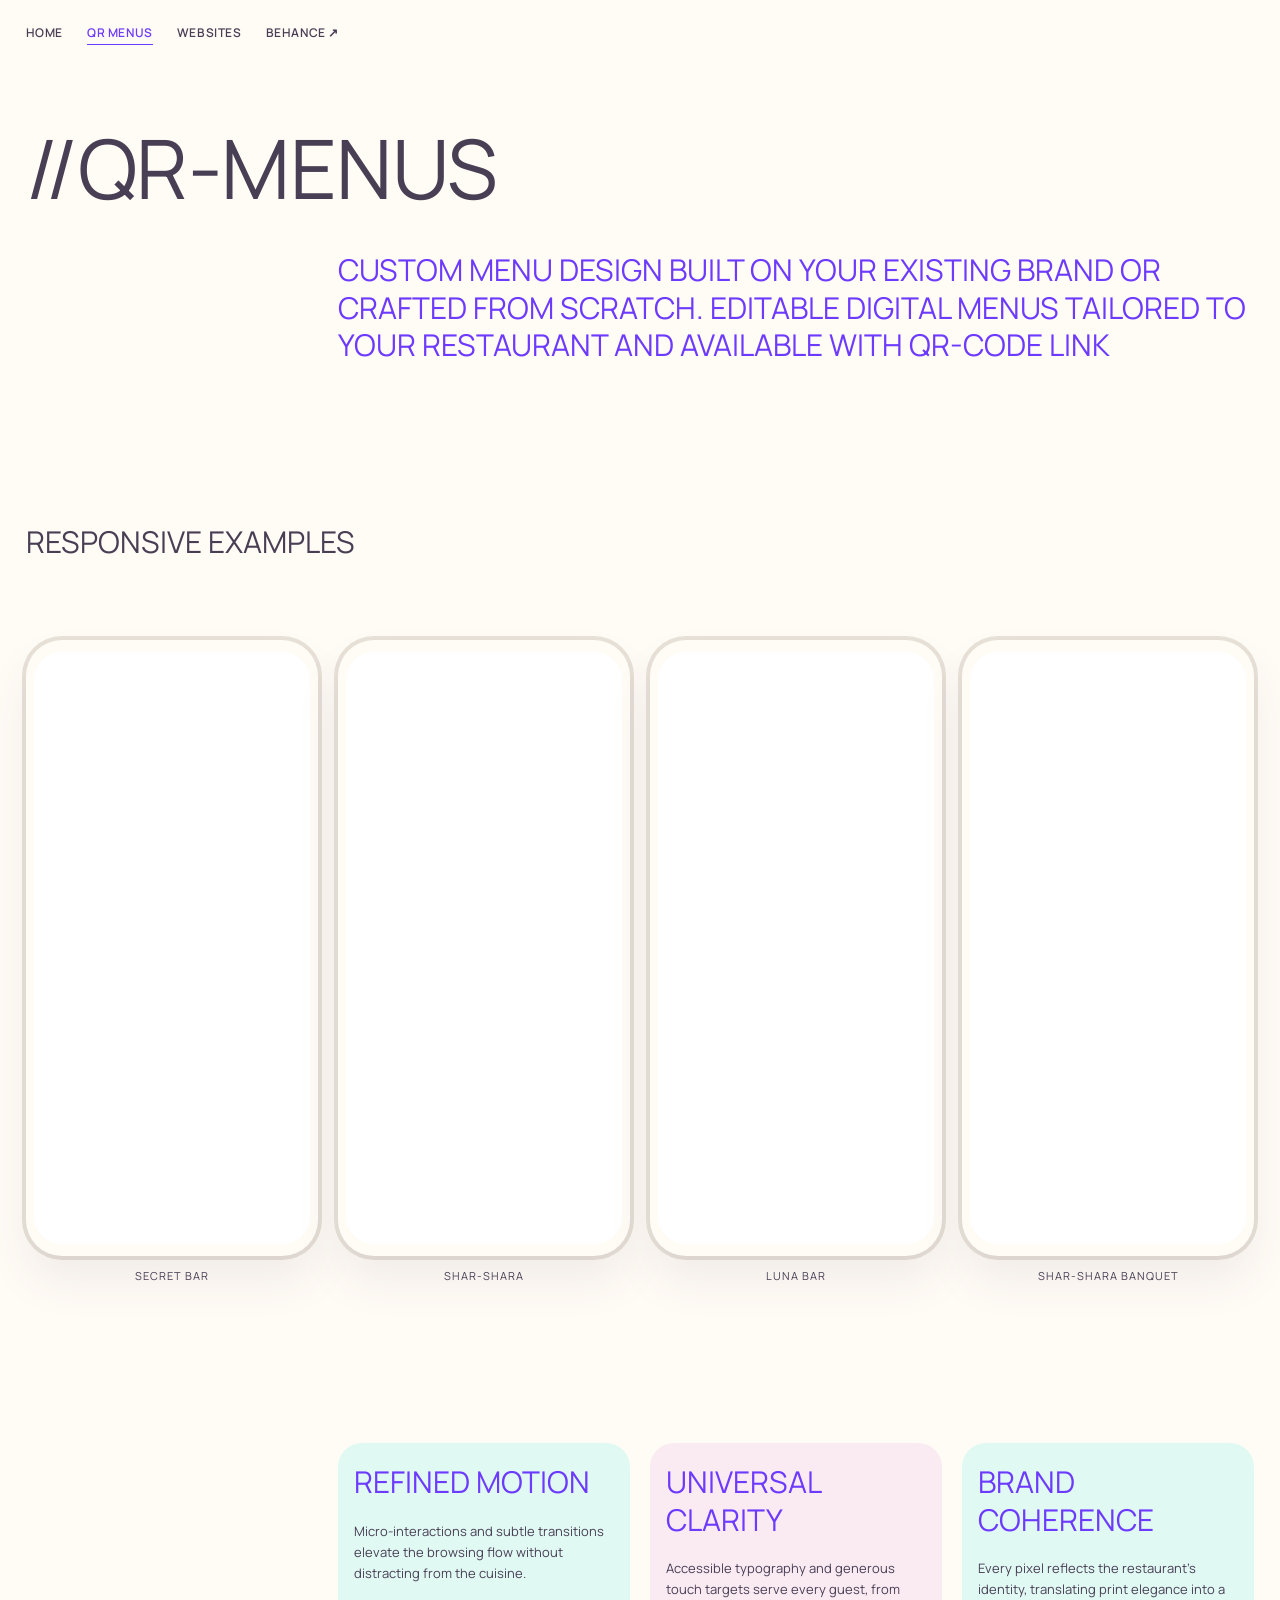
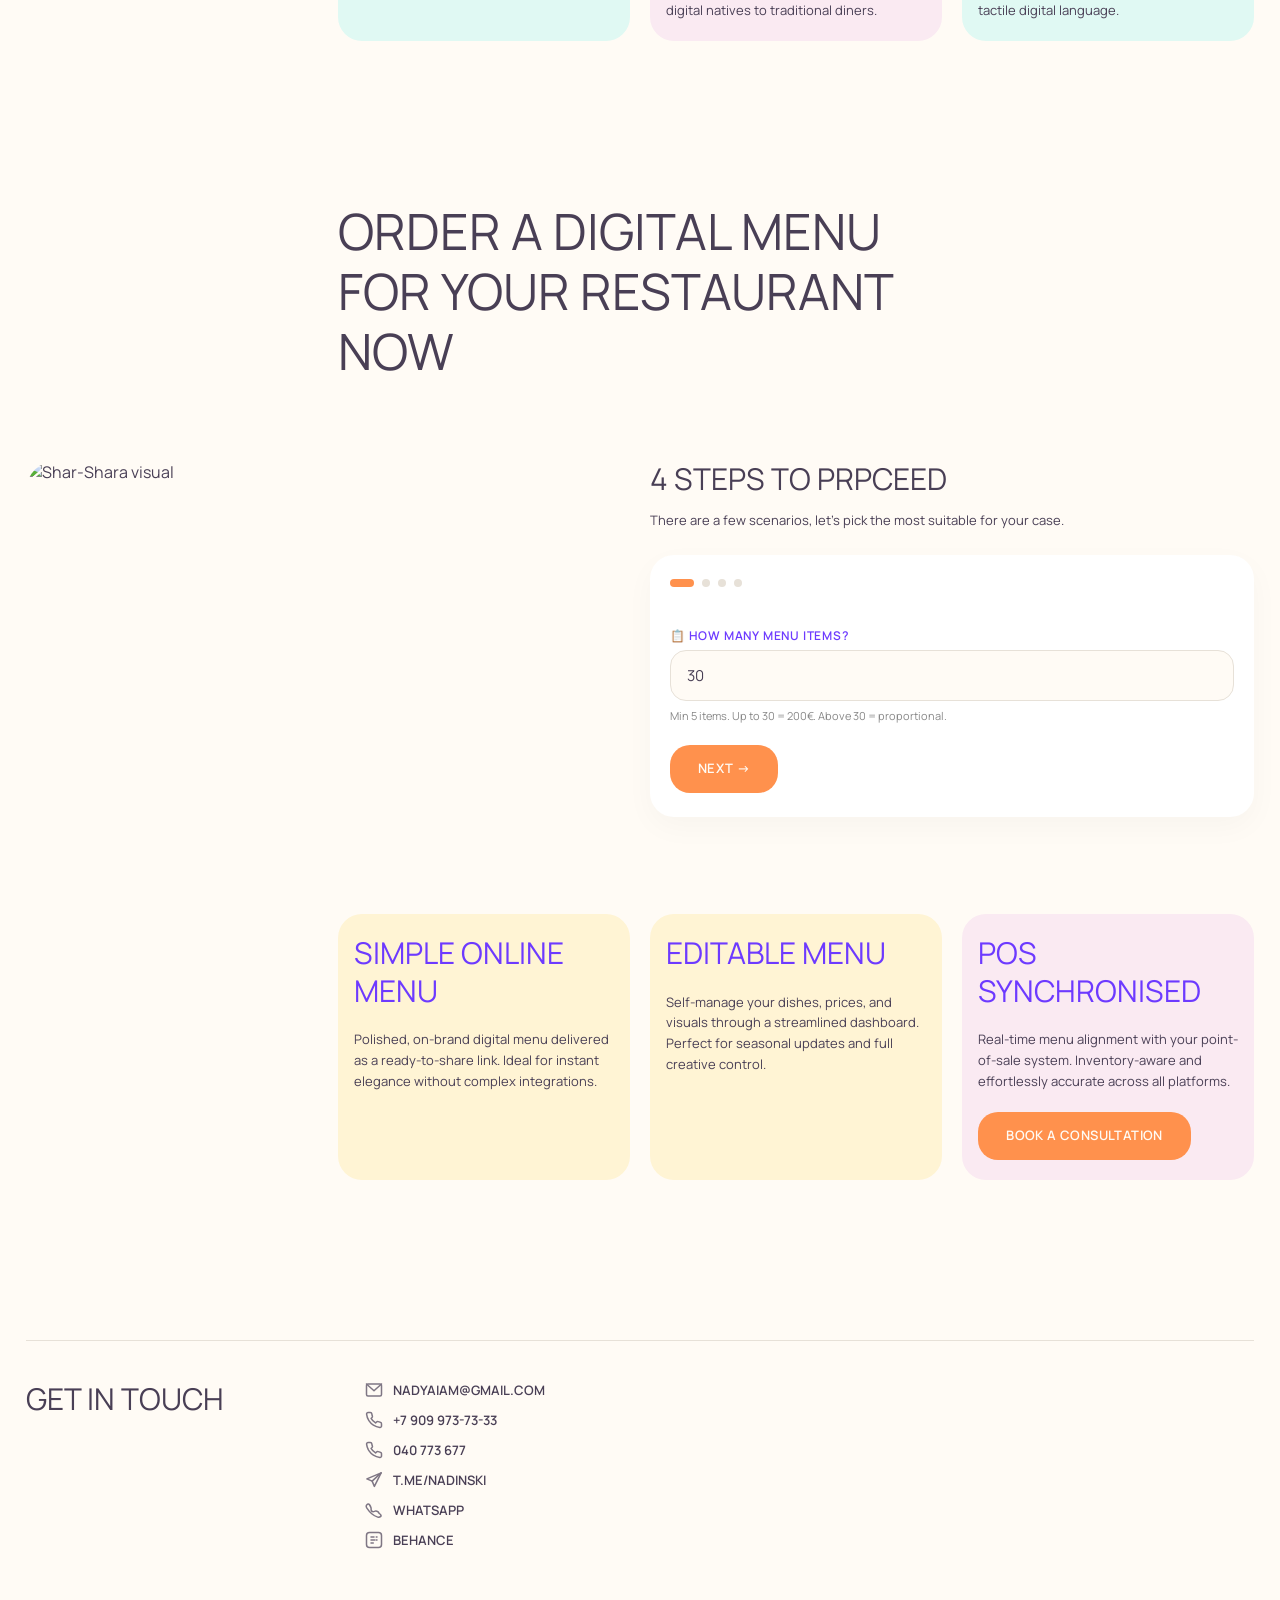
==== commit bee855c8: "Update qr-menus.html" ====
--- a/qr-menus.html
+++ b/qr-menus.html
@@ -1,1284 +1,2019 @@
 <!DOCTYPE html>
 <html lang="en">
-<head>
-  <meta charset="UTF-8" />
-  <meta name="viewport" content="width=device-width, initial-scale=1.0, maximum-scale=5.0, user-scalable=yes, viewport-fit=cover" />
-  <title>QR MENUS · portfolio</title>
-  <link rel="preconnect" href="https://fonts.googleapis.com" />
-  <link rel="preconnect" href="https://fonts.gstatic.com" crossorigin />
-  <link href="https://fonts.googleapis.com/css2?family=Manrope:wght@400;600&display=swap" rel="stylesheet" />
-  <style>
-    * {
-      margin: 0;
-      padding: 0;
-      box-sizing: border-box;
-    }
-
-    body {
-      background-color: #fffbf5;
-      font-family: "Manrope", sans-serif;
-      font-weight: 400;
-      color: #493f55;
-      -webkit-font-smoothing: antialiased;
-      -moz-osx-font-smoothing: grayscale;
-      overflow-x: hidden;
-      width: 100%;
-    }
-
-    .master-grid {
-      display: grid;
-      grid-template-columns: repeat(4, 1fr);
-      column-gap: 20px;
-      padding: 0 2vw;
-      margin: 0 auto;
-      position: relative;
-      width: 100%;
-    }
-
-    h1 {
-      font-family: "Manrope", sans-serif;
-      font-weight: 400;
-      font-size: 82px;
-      line-height: 1.05;
-      text-transform: uppercase;
-      color: #493f55;
-      letter-spacing: -0.5px;
-      margin-top: 60px;
-    }
-
-    h2 {
-      font-family: "Manrope", sans-serif;
-      font-weight: 400;
-      font-size: 50px;
-      line-height: 1.1;
-      text-transform: uppercase;
-      color: #493f55;
-    }
-
-    h3 {
-      font-family: "Manrope", sans-serif;
-      font-weight: 400;
-      font-size: 30px;
-      line-height: 1.2;
-      text-transform: uppercase;
-      color: #493f55;
-    }
-
-    h4 {
-      font-family: "Manrope", sans-serif;
-      font-weight: 400;
-      font-size: 30px;
-      line-height: 1.25;
-      text-transform: uppercase;
-      color: #6d3aff;
-    }
-
-    p {
-      font-family: "Manrope", sans-serif;
-      font-weight: 400;
-      font-size: 13px;
-      line-height: 1.7;
-      color: #493f55;
-    }
-
-    button,
-    .button {
-      background-color: #ff914d;
-      border: none;
-      color: #fffbf5;
-      font-family: "Manrope", sans-serif;
-      font-weight: 600;
-      font-size: 13px;
-      text-transform: uppercase;
-      border-radius: 20px;
-      padding: 14px 28px;
-      cursor: pointer;
-      display: inline-flex;
-      align-items: center;
-      justify-content: center;
-      gap: 10px;
-      letter-spacing: 0.4px;
-      transition: background 0.25s ease, transform 0.2s ease;
-      text-decoration: none;
-      white-space: nowrap;
-      line-height: 1;
-      min-height: 48px;
-      -webkit-tap-highlight-color: transparent;
-      touch-action: manipulation;
-    }
-
-    button:hover,
-    .button:hover {
-      background-color: #e07b3c;
-      transform: translateY(-2px);
-    }
-
-    button:active,
-    .button:active {
-      transform: translateY(0);
-    }
-
-    .arrow-icon-left {
-      display: inline-block;
-      transform: rotate(180deg);
-      width: 16px;
-      height: 16px;
-      flex-shrink: 0;
-    }
-
-    /* Navigation */
-    .nav-bar {
-      grid-column: 1 / -1;
-      display: flex;
-      justify-content: flex-start;
-      align-items: center;
-      gap: 24px;
-      padding: 24px 0;
-      flex-wrap: wrap;
-    }
-
-    .nav-link {
-      font-family: "Manrope", sans-serif;
-      font-weight: 600;
-      font-size: 12px;
-      text-transform: uppercase;
-      letter-spacing: 0.6px;
-      color: #493f55;
-      text-decoration: none;
-      transition: color 0.2s ease;
-      position: relative;
-    }
-
-    .nav-link::after {
-      content: "";
-      position: absolute;
-      bottom: -4px;
-      left: 0;
-      width: 0;
-      height: 1px;
-      background: #6d3aff;
-      transition: width 0.25s ease;
-    }
-
-    .nav-link:hover {
-      color: #6d3aff;
-    }
-
-    .nav-link:hover::after {
-      width: 100%;
-    }
-
-    .nav-link.active {
-      color: #6d3aff;
-    }
-
-    .nav-link.active::after {
-      width: 100%;
-    }
-
-    /* Cards */
-    .cards-container {
-      display: flex;
-      gap: 20px;
-      width: 100%;
-    }
-
-    .card {
-      flex: 1;
-      border-radius: 24px;
-      padding: 20px 16px;
-      display: flex;
-      flex-direction: column;
-      gap: 20px;
-    }
-
-    .card h4 {
-      font-size: 30px;
-      color: #6d3aff;
-    }
-
-    .card p {
-      font-size: 13px;
-      line-height: 1.6;
-    }
-
-    /* Phone mockups */
-    .phones-row {
-      display: flex;
-      gap: 20px;
-      width: 100%;
-    }
-
-    .phone-item {
-      flex: 1;
-      display: flex;
-      flex-direction: column;
-      align-items: center;
-      gap: 12px;
-    }
-
-    .phone-chassis {
-      position: relative;
-      width: 100%;
-      max-width: 340px;
-      aspect-ratio: 9 / 19;
-      border-radius: 36px;
-      background: #fffbf5;
-      box-shadow: 0 25px 45px rgba(73, 63, 85, 0.08), 0 0 0 4px #e7e1d8;
-      overflow: hidden;
-    }
-
-    .phone-screen-area {
-      position: absolute;
-      top: 12px;
-      left: 8px;
-      right: 8px;
-      bottom: 12px;
-      border-radius: 28px;
-      overflow: hidden;
-      background: #ffffff;
-    }
-
-    .phone-screen-area iframe {
-      width: 100%;
-      height: 100%;
-      border: none;
-      display: block;
-      pointer-events: auto;
-      background: white;
-    }
-
-    .phone-label {
-      font-size: 11px;
-      text-transform: uppercase;
-      color: #493f55;
-      letter-spacing: 1px;
-      font-weight: 400;
-    }
-
-    /* Calculator */
-    .calc-field {
-      margin-bottom: 20px;
-    }
-
-    .calc-field label {
-      display: block;
-      font-size: 12px;
-      font-weight: 600;
-      text-transform: uppercase;
-      letter-spacing: 0.8px;
-      color: #6d3aff;
-      margin-bottom: 6px;
-    }
-
-    .calc-field input,
-    .calc-field select {
-      width: 100%;
-      padding: 14px 16px;
-      border: 1px solid #e7e1d8;
-      border-radius: 16px;
-      font-family: "Manrope", sans-serif;
-      font-size: 15px;
-      background: #fffbf5;
-      color: #493f55;
-      outline: none;
-      transition: 0.2s;
-    }
-
-    .calc-field input:focus,
-    .calc-field select:focus {
-      border-color: #6d3aff;
-      box-shadow: 0 0 0 3px rgba(109, 58, 255, 0.06);
-    }
-
-    .radio-group {
-      display: flex;
-      flex-direction: column;
-      gap: 10px;
-    }
-
-    .radio-option {
-      display: flex;
-      align-items: flex-start;
-      gap: 12px;
-      padding: 14px 16px;
-      border: 1px solid #e7e1d8;
-      border-radius: 16px;
-      cursor: pointer;
-      transition: 0.2s;
-      background: #fffbf5;
-    }
-
-    .radio-option:hover {
-      border-color: #6d3aff;
-    }
-
-    .radio-option.selected {
-      border-color: #6d3aff;
-      background: #faf8ff;
-      box-shadow: 0 0 0 3px rgba(109, 58, 255, 0.06);
-    }
-
-    .radio-option input {
-      display: none;
-    }
-
-    .radio-dot {
-      width: 20px;
-      height: 20px;
-      border-radius: 50%;
-      border: 2px solid #ccc;
-      flex-shrink: 0;
-      margin-top: 1px;
-      transition: 0.2s;
-      position: relative;
-    }
-
-    .radio-option.selected .radio-dot {
-      border-color: #6d3aff;
-      background: #6d3aff;
-    }
-
-    .radio-option.selected .radio-dot::after {
-      content: "";
-      position: absolute;
-      top: 4px;
-      left: 4px;
-      width: 8px;
-      height: 8px;
-      border-radius: 50%;
-      background: white;
-    }
-
-    .radio-label {
-      font-size: 14px;
-      line-height: 1.4;
-      color: #493f55;
-    }
-
-    .radio-label strong {
-      display: block;
-      font-weight: 600;
-      margin-bottom: 2px;
-    }
-
-    /* Number wheel */
-    .number-wheel-wrapper {
-      display: flex;
-      align-items: center;
-      gap: 0;
-      border: 1px solid #e7e1d8;
-      border-radius: 16px;
-      overflow: hidden;
-      background: #fffbf5;
-      width: fit-content;
-    }
-
-    .number-wheel-wrapper input {
-      width: 60px;
-      text-align: center;
-      font-size: 18px;
-      font-weight: 600;
-      border: none;
-      padding: 14px 0;
-      outline: none;
-      background: transparent;
-      color: #493f55;
-      font-family: "Manrope", sans-serif;
-    }
-
-    .wheel-btn {
-      width: 44px;
-      height: 48px;
-      border: none;
-      background: transparent;
-      cursor: pointer;
-      font-size: 20px;
-      color: #6d3aff;
-      display: flex;
-      align-items: center;
-      justify-content: center;
-      transition: background 0.2s;
-      -webkit-tap-highlight-color: transparent;
-    }
-
-    .wheel-btn:hover {
-      background: #f3ede5;
-    }
-
-    .wheel-btn:active {
-      background: #e7e1d8;
-    }
-
-    /* Result */
-    .result-block {
-      background: #faf8f4;
-      border-radius: 20px;
-      padding: 20px;
-      margin-top: 20px;
-      font-size: 13px;
-      line-height: 1.6;
-    }
-
-    .result-item {
-      display: flex;
-      justify-content: space-between;
-      padding: 8px 0;
-      border-bottom: 1px solid #ece6dc;
-      align-items: baseline;
-    }
-
-    .result-item:last-child {
-      border: none;
-    }
-
-    .big-number {
-      font-size: 30px;
-      font-weight: 600;
-      color: #1e1b2e;
-      line-height: 1;
-    }
-
-    /* Share */
-    .share-buttons {
-      display: flex;
-      gap: 10px;
-      flex-wrap: wrap;
-      margin-top: 16px;
-    }
-
-    .share-btn {
-      background: #ffffff;
-      border: 1px solid #e7e1d8;
-      border-radius: 14px;
-      padding: 10px 18px;
-      cursor: pointer;
-      font-size: 13px;
-      font-weight: 600;
-      color: #493f55;
-      transition: 0.2s;
-      display: inline-flex;
-      align-items: center;
-      gap: 8px;
-      text-decoration: none;
-    }
-
-    .share-btn:hover {
-      border-color: #6d3aff;
-      color: #6d3aff;
-    }
-
-    /* Form */
-    .lead-form {
-      display: flex;
-      flex-direction: column;
-      gap: 16px;
-      margin-top: 16px;
-    }
-
-    .lead-form input {
-      width: 100%;
-      padding: 14px 16px;
-      border: 1px solid #e7e1d8;
-      border-radius: 16px;
-      font-family: "Manrope", sans-serif;
-      font-size: 15px;
-      background: #fffbf5;
-      color: #493f55;
-      outline: none;
-      transition: 0.2s;
-    }
-
-    .lead-form input:focus {
-      border-color: #6d3aff;
-    }
-
-    .lead-form input.error {
-      border-color: #ff4444;
-      box-shadow: 0 0 0 3px rgba(255, 68, 68, 0.1);
-      animation: shake 0.4s ease;
-    }
-
-    @keyframes shake {
-      0%, 100% { transform: translateX(0); }
-      25% { transform: translateX(-6px); }
-      50% { transform: translateX(6px); }
-      75% { transform: translateX(-4px); }
-    }
-
-    .checkbox-modern {
-      display: flex;
-      align-items: center;
-      gap: 12px;
-      cursor: pointer;
-      font-size: 13px;
-      color: #493f55;
-    }
-
-    .checkbox-modern input {
-      width: 20px;
-      height: 20px;
-      accent-color: #6d3aff;
-    }
-
-    .checkbox-modern.error {
-      color: #ff4444;
-    }
-
-    .checkbox-modern.error input {
-      outline: 2px solid #ff4444;
-      outline-offset: 2px;
-    }
-
-    /* Utility */
-    .spacer-80 {
-      grid-column: 1 / -1;
-      height: 80px;
-    }
-
-    .grid-full { grid-column: 1 / -1; }
-    .grid-1-2 { grid-column: 1 / 3; }
-    .grid-3-4 { grid-column: 3 / 5; }
-    .grid-2-4 { grid-column: 2 / 5; }
-    .grid-2-3 { grid-column: 2 / 4; }
-    .grid-2 { grid-column: 2 / 3; }
-
-    /* Footer */
-    .site-footer {
-      grid-column: 1 / -1;
-      border-top: 1px solid #e7e1d8;
-      padding-top: 40px;
-      margin-top: 0;
-    }
-
-    .footer-grid {
-      display: grid;
-      grid-template-columns: subgrid;
-      grid-column: 1 / -1;
-    }
-
-    .footer-heading {
-      grid-column: 1 / 2;
-      margin-bottom: 20px;
-    }
-
-    .footer-links {
-      grid-column: 2 / 5;
-      display: flex;
-      flex-direction: column;
-      gap: 12px;
-    }
-
-    .footer-link {
-      display: inline-flex;
-      align-items: center;
-      gap: 10px;
-      font-family: "Manrope", sans-serif;
-      font-weight: 600;
-      font-size: 13px;
-      text-transform: uppercase;
-      color: #493f55;
-      text-decoration: none;
-      transition: color 0.2s ease;
-    }
-
-    .footer-link:hover {
-      color: #6d3aff;
-    }
-
-    .footer-icon {
-      width: 18px;
-      height: 18px;
-      opacity: 0.7;
-    }
-
-    /* Tablet */
-    @media screen and (max-width: 1024px) {
+  <head>
+    <meta charset="UTF-8" />
+    <meta
+      name="viewport"
+      content="width=device-width, initial-scale=1.0, maximum-scale=5.0, user-scalable=yes, viewport-fit=cover"
+    />
+    <title>QR MENUS · portfolio</title>
+    <link rel="preconnect" href="https://fonts.googleapis.com" />
+    <link rel="preconnect" href="https://fonts.gstatic.com" crossorigin />
+    <link
+      href="https://fonts.googleapis.com/css2?family=Manrope:wght@400;600&display=swap"
+      rel="stylesheet"
+    />
+    <style>
+      * {
+        margin: 0;
+        padding: 0;
+        box-sizing: border-box;
+      }
+
+      body {
+        background-color: #fffbf5;
+        font-family: "Manrope", sans-serif;
+        font-weight: 400;
+        color: #493f55;
+        -webkit-font-smoothing: antialiased;
+        -moz-osx-font-smoothing: grayscale;
+        overflow-x: hidden;
+        width: 100%;
+      }
+
       .master-grid {
-        grid-template-columns: repeat(8, 1fr);
-        column-gap: 16px;
-        padding: 0 3vw;
-      }
-
-      h1 { font-size: 52px; letter-spacing: -0.3px; margin-top: 48px; }
-      h2 { font-size: 36px; line-height: 1.1; }
-      h3 { font-size: 24px; line-height: 1.25; }
-      h4 { font-size: 22px; line-height: 1.25; }
-      p { font-size: 13px; line-height: 1.65; }
-      button, .button { font-size: 12px; padding: 13px 24px; border-radius: 18px; }
-      .card { padding: 16px 14px; gap: 16px; border-radius: 20px; }
-      .card h4 { font-size: 20px; }
-      .card p { font-size: 12px; }
-
-      .spacer-80 { grid-column: 1 / -1 !important; }
-
-      h1.grid-full { grid-column: 1 / -1 !important; }
-      .grid-1-2 { grid-column: 1 / 5 !important; }
-      .grid-3-4 { grid-column: 5 / 9 !important; }
-      .grid-2-4 { grid-column: 3 / 9 !important; }
-      .grid-2-3 { grid-column: 3 / 7 !important; }
-      .grid-2 { grid-column: 3 / 5 !important; }
-
-      .footer-heading { grid-column: 1 / 3; }
-      .footer-links { grid-column: 3 / 9; }
-
-      .phones-row {
         display: grid;
-        grid-template-columns: 1fr 1fr;
-        gap: 24px 16px;
-      }
-    }
-
-    /* Mobile */
-    @media screen and (max-width: 767px) {
-      .master-grid {
-        grid-template-columns: 1fr;
-        column-gap: 0;
-        padding: 0 24px;
+        grid-template-columns: repeat(4, 1fr);
+        column-gap: 20px;
+        padding: 0 2vw;
+        margin: 0 auto;
+        position: relative;
+        width: 100%;
+      }
+
+      h1 {
+        font-family: "Manrope", sans-serif;
+        font-weight: 400;
+        font-size: 82px;
+        line-height: 1.05;
+        text-transform: uppercase;
+        color: #493f55;
+        letter-spacing: -0.5px;
+        margin-top: 60px;
+      }
+
+      h2 {
+        font-family: "Manrope", sans-serif;
+        font-weight: 400;
+        font-size: 50px;
+        line-height: 1.1;
+        text-transform: uppercase;
+        color: #493f55;
+      }
+
+      h3 {
+        font-family: "Manrope", sans-serif;
+        font-weight: 400;
+        font-size: 30px;
+        line-height: 1.2;
+        text-transform: uppercase;
+        color: #493f55;
+      }
+
+      h4 {
+        font-family: "Manrope", sans-serif;
+        font-weight: 400;
+        font-size: 30px;
+        line-height: 1.25;
+        text-transform: uppercase;
+        color: #6d3aff;
+      }
+
+      p {
+        font-family: "Manrope", sans-serif;
+        font-weight: 400;
+        font-size: 13px;
+        line-height: 1.7;
+        color: #493f55;
+      }
+
+      button,
+      .button {
+        background-color: #ff914d;
+        border: none;
+        color: #fffbf5;
+        font-family: "Manrope", sans-serif;
+        font-weight: 600;
+        font-size: 13px;
+        text-transform: uppercase;
+        border-radius: 20px;
+        padding: 14px 28px;
+        cursor: pointer;
+        display: inline-flex;
+        align-items: center;
+        justify-content: center;
+        gap: 10px;
+        letter-spacing: 0.4px;
+        transition: background 0.25s ease, transform 0.2s ease;
+        text-decoration: none;
+        white-space: nowrap;
+        line-height: 1;
+        min-height: 48px;
+        -webkit-tap-highlight-color: transparent;
+        touch-action: manipulation;
+      }
+
+      button:hover,
+      .button:hover {
+        background-color: #e07b3c;
+        transform: translateY(-2px);
+      }
+
+      button:active,
+      .button:active {
+        transform: translateY(0);
+      }
+
+      .arrow-icon-left {
+        display: inline-block;
+        transform: rotate(180deg);
+        width: 16px;
+        height: 16px;
+        flex-shrink: 0;
+      }
+
+      /* Navigation */
+      .nav-bar {
+        grid-column: 1 / -1;
+        display: flex;
+        justify-content: flex-start;
+        align-items: center;
+        gap: 24px;
+        padding: 24px 0;
+        flex-wrap: wrap;
+      }
+
+      .nav-link {
+        font-family: "Manrope", sans-serif;
+        font-weight: 600;
+        font-size: 12px;
+        text-transform: uppercase;
+        letter-spacing: 0.6px;
+        color: #493f55;
+        text-decoration: none;
+        transition: color 0.2s ease;
+        position: relative;
+      }
+
+      .nav-link::after {
+        content: "";
+        position: absolute;
+        bottom: -4px;
+        left: 0;
+        width: 0;
+        height: 1px;
+        background: #6d3aff;
+        transition: width 0.25s ease;
+      }
+
+      .nav-link:hover {
+        color: #6d3aff;
+      }
+
+      .nav-link:hover::after {
+        width: 100%;
+      }
+
+      .nav-link.active {
+        color: #6d3aff;
+      }
+
+      .nav-link.active::after {
+        width: 100%;
+      }
+
+      /* Cards */
+      .cards-container {
+        display: flex;
+        gap: 20px;
+        width: 100%;
+      }
+
+      .card {
+        flex: 1;
+        border-radius: 24px;
+        padding: 20px 16px;
         display: flex;
         flex-direction: column;
+        gap: 20px;
+      }
+
+      .card h4 {
+        font-size: 30px;
+        color: #6d3aff;
+      }
+
+      .card p {
+        font-size: 13px;
+        line-height: 1.6;
+      }
+
+      /* Phone mockups */
+      .phones-row {
+        display: flex;
+        gap: 20px;
+        width: 100%;
+      }
+
+      .phone-item {
+        flex: 1;
+        display: flex;
+        flex-direction: column;
+        align-items: center;
+        gap: 12px;
+      }
+
+      .phone-chassis {
+        position: relative;
+        width: 100%;
+        max-width: 340px;
+        aspect-ratio: 9 / 19;
+        border-radius: 36px;
+        background: #fffbf5;
+        box-shadow: 0 25px 45px rgba(73, 63, 85, 0.08), 0 0 0 4px #e7e1d8;
+        overflow: hidden;
+      }
+
+      .phone-screen-area {
+        position: absolute;
+        top: 12px;
+        left: 8px;
+        right: 8px;
+        bottom: 12px;
+        border-radius: 28px;
+        overflow: hidden;
+        background: #ffffff;
+      }
+
+      .phone-screen-area iframe {
+        width: 100%;
+        height: 100%;
+        border: none;
+        display: block;
+        pointer-events: auto;
+        background: white;
+      }
+
+      .phone-label {
+        font-size: 11px;
+        text-transform: uppercase;
+        color: #493f55;
+        letter-spacing: 1px;
+        font-weight: 400;
+      }
+
+      /* Calculator */
+      .calc-step {
+        display: none;
+      }
+
+      .calc-step.active {
+        display: block;
+      }
+
+      .step-indicator {
+        display: flex;
+        gap: 8px;
+        margin-bottom: 20px;
+      }
+
+      .step-dot {
+        width: 8px;
+        height: 8px;
+        border-radius: 50%;
+        background: #e7e1d8;
+        transition: 0.3s;
+      }
+
+      .step-dot.done {
+        background: #6d3aff;
+      }
+
+      .step-dot.current {
+        background: #ff914d;
+        width: 24px;
+        border-radius: 4px;
+      }
+
+      .calc-nav {
+        display: flex;
+        gap: 12px;
+        margin-top: 20px;
+      }
+
+      .calc-nav .button-back {
+        background: transparent;
+        color: #6d3aff;
+        border: 1px solid #6d3aff;
+      }
+
+      .calc-nav .button-back:hover {
+        background: #f3ede5;
+      }
+
+      .calc-field {
+        margin-bottom: 20px;
+      }
+
+      .calc-field label {
+        display: block;
+        font-size: 12px;
+        font-weight: 600;
+        text-transform: uppercase;
+        letter-spacing: 0.8px;
+        color: #6d3aff;
+        margin-bottom: 6px;
+      }
+
+      .calc-field input,
+      .calc-field select {
+        width: 100%;
+        padding: 14px 16px;
+        border: 1px solid #e7e1d8;
+        border-radius: 16px;
+        font-family: "Manrope", sans-serif;
+        font-size: 15px;
+        background: #fffbf5;
+        color: #493f55;
+        outline: none;
+        transition: 0.2s;
+      }
+
+      .calc-field input:focus,
+      .calc-field select:focus {
+        border-color: #6d3aff;
+        box-shadow: 0 0 0 3px rgba(109, 58, 255, 0.06);
+      }
+
+      .radio-group {
+        display: flex;
+        flex-direction: column;
+        gap: 10px;
+      }
+
+      .radio-option {
+        display: flex;
+        align-items: flex-start;
+        gap: 12px;
+        padding: 14px 16px;
+        border: 1px solid #e7e1d8;
+        border-radius: 16px;
+        cursor: pointer;
+        transition: 0.2s;
+        background: #fffbf5;
+      }
+
+      .radio-option:hover {
+        border-color: #6d3aff;
+      }
+
+      .radio-option.selected {
+        border-color: #6d3aff;
+        background: #faf8ff;
+      }
+
+      .radio-option input {
+        display: none;
+      }
+
+      .radio-dot {
+        width: 20px;
+        height: 20px;
+        border-radius: 50%;
+        border: 2px solid #ccc;
+        flex-shrink: 0;
+        margin-top: 1px;
+        transition: 0.2s;
+        position: relative;
+      }
+
+      .radio-option.selected .radio-dot {
+        border-color: #6d3aff;
+        background: #6d3aff;
+      }
+
+      .radio-option.selected .radio-dot::after {
+        content: "";
+        position: absolute;
+        top: 4px;
+        left: 4px;
+        width: 8px;
+        height: 8px;
+        border-radius: 50%;
+        background: white;
+      }
+
+      .radio-label {
+        font-size: 14px;
+        line-height: 1.4;
+        color: #493f55;
+      }
+
+      .radio-label strong {
+        display: block;
+        font-weight: 600;
+        margin-bottom: 2px;
+      }
+
+      /* Number wheel */
+      .number-wheel-wrapper {
+        display: flex;
+        align-items: center;
         gap: 0;
-      }
-
-      .grid-full, .grid-1-2, .grid-3-4, .grid-2-4, .grid-2-3, .grid-2,
-      .spacer-80, h1, h2, h3, h4 {
-        grid-column: auto !important;
-        width: 100% !important;
-        max-width: 100% !important;
-      }
-
-      h1 { font-size: 42px; line-height: 1.1; margin-top: 48px; margin-bottom: 24px; }
-      h2 { font-size: 32px; line-height: 1.15; margin: 0; }
-      h2 br { display: none; }
-      h3 { font-size: 22px; line-height: 1.25; margin: 0; }
-      h4 { font-size: 20px; line-height: 1.3; margin: 0 0 32px 0; }
-      p { font-size: 14px; line-height: 1.65; }
-
-      .spacer-80 { height: 48px; width: 100%; }
-
-      .cards-container { flex-direction: column; gap: 16px; }
-      .card { flex: none; width: 100%; padding: 20px 16px; gap: 14px; }
-      .card h4 { font-size: 22px; }
-      .card p { font-size: 14px; }
-
-      .phones-row { grid-template-columns: 1fr !important; gap: 32px; }
-
-      button, .button { width: 100% !important; justify-content: center !important; border-radius: 25px; padding: 16px 24px; font-size: 14px; }
-
-      .nav-bar { gap: 16px; padding: 20px 0; }
-      .nav-link { font-size: 11px; }
-
-      .site-footer { padding-top: 32px; }
-      .footer-grid { display: flex; flex-direction: column; gap: 20px; }
-      .footer-links { gap: 10px; }
-
-      .master-grid > div:last-child { height: 64px; }
-    }
-
-    @media screen and (max-width: 380px) {
-      .master-grid { padding: 0 20px; }
-      h1 { font-size: 36px; }
-      h2 { font-size: 28px; }
-      h3 { font-size: 20px; }
-      h4 { font-size: 18px; }
-      p { font-size: 13px; }
-      .spacer-80 { height: 40px; }
-      .card { padding: 16px 14px; }
-      .card h4 { font-size: 20px; }
-      button, .button { padding: 14px 20px; font-size: 13px; }
-    }
-
-    @media screen and (min-width: 1600px) {
-      .master-grid { max-width: 1800px; padding: 0 5vw; }
-      h1 { font-size: 96px; }
-    }
-
-    @media (prefers-reduced-motion: reduce) {
-      * {
-        animation-duration: 0.01ms !important;
-        animation-iteration-count: 1 !important;
-        transition-duration: 0.01ms !important;
-      }
-    }
-  </style>
-</head>
-<body>
-  <div class="master-grid">
-    <nav class="nav-bar">
-      <a href="index.html" class="nav-link">Home</a>
-      <a href="qr-menus.html" class="nav-link active">QR Menus</a>
-      <a href="websites.html" class="nav-link">Websites</a>
-      <a href="https://www.behance.net/8373a5c4" target="_blank" rel="noopener" class="nav-link">Behance ↗</a>
-    </nav>
-
-    <h1 class="grid-full">//qr-menus</h1>
-
-    <h4 class="grid-2-4" style="margin-top: 40px">
-      Custom menu design built on your existing brand or crafted from scratch.
-      Editable digital menus tailored to your restaurant and available on your
-      web-site with qr-code link.
-    </h4>
-
-    <div class="spacer-80"></div>
-
-    <!-- Image -->
-    <div class="grid-1-2">
-      <img 
-        src="image 88 (1).webp" 
-        alt="Shar-Shara visual" 
-        style="width: 100%; aspect-ratio: 4/3; border-radius: 30px; object-fit: cover; display: block;"
-      />
-    </div>
-
-    <!-- HOW IT WORKS + Calculator -->
-    <div class="grid-3-4">
-      <h3 style="color: #493f55; margin-bottom: 12px;">HOW IT WORKS?</h3>
-      <p style="margin-bottom: 24px;">There are a few scenarios, let's find the most suitable for your case.</p>
-
-      <div class="card" style="background: #ffffff; box-shadow: 0 10px 30px rgba(0,0,0,0.03); padding: 24px 20px;">
-        <!-- 1. Количество позиций -->
-        <div class="calc-field">
-          <label>📋 How many menu items?</label>
-          <input type="number" id="menuItems" placeholder="e.g. 30" min="5" value="30" />
-        </div>
-
-        <!-- 2. Версия меню -->
-        <div class="calc-field">
-          <label>⚙️ Menu version</label>
-          <div class="radio-group" id="menuVersion">
-            <label class="radio-option selected" data-version="demo">
-              <input type="radio" name="version" value="demo" checked />
-              <span class="radio-dot"></span>
-              <span class="radio-label">
-                <strong>Demo version</strong>
-                Menu without editing capability
-              </span>
-            </label>
-            <label class="radio-option" data-version="editable">
-              <input type="radio" name="version" value="editable" />
-              <span class="radio-dot"></span>
-              <span class="radio-label">
-                <strong>Full version</strong>
-                Menu with editing capability
-              </span>
-            </label>
-            <label class="radio-option" data-version="extended">
-              <input type="radio" name="version" value="extended" />
-              <span class="radio-dot"></span>
-              <span class="radio-label">
-                <strong>Extended version</strong>
-                Editing + POS integration + online payment
-              </span>
-            </label>
+        border: 1px solid #e7e1d8;
+        border-radius: 16px;
+        overflow: hidden;
+        background: #fffbf5;
+        width: fit-content;
+      }
+
+      .number-wheel-wrapper input {
+        width: 60px;
+        text-align: center;
+        font-size: 18px;
+        font-weight: 600;
+        border: none;
+        padding: 14px 0;
+        outline: none;
+        background: transparent;
+        color: #493f55;
+        font-family: "Manrope", sans-serif;
+      }
+
+      .wheel-btn {
+        width: 44px;
+        height: 48px;
+        border: none;
+        background: transparent;
+        cursor: pointer;
+        font-size: 20px;
+        color: #6d3aff;
+        display: flex;
+        align-items: center;
+        justify-content: center;
+        transition: background 0.2s;
+        -webkit-tap-highlight-color: transparent;
+      }
+
+      .wheel-btn:hover {
+        background: #f3ede5;
+      }
+
+      .wheel-btn:active {
+        background: #e7e1d8;
+      }
+
+      /* Result */
+      .result-block {
+        background: #faf8f4;
+        border-radius: 20px;
+        padding: 20px;
+        margin-top: 20px;
+        font-size: 13px;
+        line-height: 1.6;
+      }
+
+      .result-item {
+        display: flex;
+        justify-content: space-between;
+        padding: 8px 0;
+        border-bottom: 1px solid #ece6dc;
+        align-items: baseline;
+      }
+
+      .result-item:last-child {
+        border: none;
+      }
+
+      .big-number {
+        font-size: 30px;
+        font-weight: 600;
+        color: #1e1b2e;
+        line-height: 1;
+      }
+
+      /* Share */
+      .share-buttons {
+        display: flex;
+        gap: 10px;
+        flex-wrap: wrap;
+        margin-top: 12px;
+      }
+
+      .share-btn {
+        background: #ffffff;
+        border: 1px solid #e7e1d8;
+        border-radius: 14px;
+        padding: 10px 18px;
+        cursor: pointer;
+        font-size: 13px;
+        font-weight: 600;
+        color: #493f55;
+        transition: 0.2s;
+        display: inline-flex;
+        align-items: center;
+        gap: 8px;
+        text-decoration: none;
+      }
+
+      .share-btn:hover {
+        border-color: #6d3aff;
+        color: #6d3aff;
+      }
+
+      /* Form */
+      .lead-form {
+        display: flex;
+        flex-direction: column;
+        gap: 12px;
+      }
+
+      .lead-form input {
+        width: 100%;
+        padding: 14px 16px;
+        border: 1px solid #e7e1d8;
+        border-radius: 16px;
+        font-family: "Manrope", sans-serif;
+        font-size: 15px;
+        background: #fffbf5;
+        color: #493f55;
+        outline: none;
+        transition: 0.2s;
+      }
+
+      .lead-form input:focus {
+        border-color: #6d3aff;
+      }
+
+      .lead-form input.error {
+        border-color: #ff4444;
+        box-shadow: 0 0 0 3px rgba(255, 68, 68, 0.1);
+        animation: shake 0.4s ease;
+      }
+
+      @keyframes shake {
+        0%,
+        100% {
+          transform: translateX(0);
+        }
+        25% {
+          transform: translateX(-6px);
+        }
+        50% {
+          transform: translateX(6px);
+        }
+        75% {
+          transform: translateX(-4px);
+        }
+      }
+
+      .checkbox-modern {
+        display: flex;
+        align-items: center;
+        gap: 12px;
+        cursor: pointer;
+        font-size: 13px;
+        color: #493f55;
+      }
+
+      .checkbox-modern input {
+        width: 20px;
+        height: 20px;
+        accent-color: #6d3aff;
+        flex-shrink: 0;
+      }
+
+      .checkbox-modern.error {
+        color: #ff4444;
+      }
+
+      .checkbox-modern.error input {
+        outline: 2px solid #ff4444;
+        outline-offset: 2px;
+      }
+
+      /* Utility */
+      .spacer-80 {
+        grid-column: 1 / -1;
+        height: 80px;
+      }
+
+      .grid-full {
+        grid-column: 1 / -1;
+      }
+      .grid-1-2 {
+        grid-column: 1 / 3;
+      }
+      .grid-3-4 {
+        grid-column: 3 / 5;
+      }
+      .grid-2-4 {
+        grid-column: 2 / 5;
+      }
+      .grid-2-3 {
+        grid-column: 2 / 4;
+      }
+      .grid-2 {
+        grid-column: 2 / 3;
+      }
+
+      /* Footer */
+      .site-footer {
+        grid-column: 1 / -1;
+        border-top: 1px solid #e7e1d8;
+        padding-top: 40px;
+        margin-top: 0;
+      }
+
+      .footer-grid {
+        display: grid;
+        grid-template-columns: subgrid;
+        grid-column: 1 / -1;
+      }
+
+      .footer-heading {
+        grid-column: 1 / 2;
+        margin-bottom: 20px;
+      }
+
+      .footer-links {
+        grid-column: 2 / 5;
+        display: flex;
+        flex-direction: column;
+        gap: 12px;
+      }
+
+      .footer-link {
+        display: inline-flex;
+        align-items: center;
+        gap: 10px;
+        font-family: "Manrope", sans-serif;
+        font-weight: 600;
+        font-size: 13px;
+        text-transform: uppercase;
+        color: #493f55;
+        text-decoration: none;
+        transition: color 0.2s ease;
+      }
+
+      .footer-link:hover {
+        color: #6d3aff;
+      }
+
+      .footer-icon {
+        width: 18px;
+        height: 18px;
+        opacity: 0.7;
+      }
+
+      /* Tablet */
+      @media screen and (max-width: 1024px) {
+        .master-grid {
+          grid-template-columns: repeat(8, 1fr);
+          column-gap: 16px;
+          padding: 0 3vw;
+        }
+
+        h1 {
+          font-size: 52px;
+          letter-spacing: -0.3px;
+          margin-top: 48px;
+        }
+        h2 {
+          font-size: 36px;
+          line-height: 1.1;
+        }
+        h3 {
+          font-size: 24px;
+          line-height: 1.25;
+        }
+        h4 {
+          font-size: 22px;
+          line-height: 1.25;
+        }
+        p {
+          font-size: 13px;
+          line-height: 1.65;
+        }
+        button,
+        .button {
+          font-size: 12px;
+          padding: 13px 24px;
+          border-radius: 18px;
+        }
+        .card {
+          padding: 16px 14px;
+          gap: 16px;
+          border-radius: 20px;
+        }
+        .card h4 {
+          font-size: 20px;
+        }
+        .card p {
+          font-size: 12px;
+        }
+
+        .spacer-80 {
+          grid-column: 1 / -1 !important;
+        }
+
+        h1.grid-full {
+          grid-column: 1 / -1 !important;
+        }
+        .grid-1-2 {
+          grid-column: 1 / 5 !important;
+        }
+        .grid-3-4 {
+          grid-column: 5 / 9 !important;
+        }
+        .grid-2-4 {
+          grid-column: 3 / 9 !important;
+        }
+        .grid-2-3 {
+          grid-column: 3 / 7 !important;
+        }
+        .grid-2 {
+          grid-column: 3 / 5 !important;
+        }
+
+        .footer-heading {
+          grid-column: 1 / 3;
+        }
+        .footer-links {
+          grid-column: 3 / 9;
+        }
+
+        .phones-row {
+          display: grid;
+          grid-template-columns: 1fr 1fr;
+          gap: 24px 16px;
+        }
+      }
+
+      /* Mobile */
+      @media screen and (max-width: 767px) {
+        .master-grid {
+          grid-template-columns: 1fr;
+          column-gap: 0;
+          padding: 0 24px;
+          display: flex;
+          flex-direction: column;
+          gap: 0;
+        }
+
+        .grid-full,
+        .grid-1-2,
+        .grid-3-4,
+        .grid-2-4,
+        .grid-2-3,
+        .grid-2,
+        .spacer-80,
+        h1,
+        h2,
+        h3,
+        h4 {
+          grid-column: auto !important;
+          width: 100% !important;
+          max-width: 100% !important;
+        }
+
+        h1 {
+          font-size: 42px;
+          line-height: 1.1;
+          margin-top: 48px;
+          margin-bottom: 24px;
+        }
+        h2 {
+          font-size: 32px;
+          line-height: 1.15;
+          margin: 0;
+        }
+        h2 br {
+          display: none;
+        }
+        h3 {
+          font-size: 22px;
+          line-height: 1.25;
+          margin: 0;
+        }
+        h4 {
+          font-size: 20px;
+          line-height: 1.3;
+          margin: 0 0 32px 0;
+        }
+        p {
+          font-size: 14px;
+          line-height: 1.65;
+        }
+
+        .spacer-80 {
+          height: 48px;
+          width: 100%;
+        }
+
+        .cards-container {
+          flex-direction: column;
+          gap: 16px;
+        }
+        .card {
+          flex: none;
+          width: 100%;
+          padding: 20px 16px;
+          gap: 14px;
+        }
+        .card h4 {
+          font-size: 22px;
+        }
+        .card p {
+          font-size: 14px;
+        }
+
+        .phones-row {
+          grid-template-columns: 1fr !important;
+          gap: 32px;
+        }
+
+        button,
+        .button {
+          width: 100% !important;
+          justify-content: center !important;
+          border-radius: 25px;
+          padding: 16px 24px;
+          font-size: 14px;
+        }
+
+        .nav-bar {
+          gap: 16px;
+          padding: 20px 0;
+        }
+        .nav-link {
+          font-size: 11px;
+        }
+
+        .site-footer {
+          padding-top: 32px;
+        }
+        .footer-grid {
+          display: flex;
+          flex-direction: column;
+          gap: 20px;
+        }
+        .footer-links {
+          gap: 10px;
+        }
+
+        .calc-nav .button-back {
+          width: auto !important;
+        }
+
+        .master-grid > div:last-child {
+          height: 64px;
+        }
+        /* Send to Nadi — одна колонка на мобилке */
+        .send-to-nadi-grid {
+          grid-template-columns: 1fr !important;
+        }
+      }
+
+      @media screen and (max-width: 380px) {
+        .master-grid {
+          padding: 0 20px;
+        }
+        h1 {
+          font-size: 36px;
+        }
+        h2 {
+          font-size: 28px;
+        }
+        h3 {
+          font-size: 20px;
+        }
+        h4 {
+          font-size: 18px;
+        }
+        p {
+          font-size: 13px;
+        }
+        .spacer-80 {
+          height: 40px;
+        }
+        .card {
+          padding: 16px 14px;
+        }
+        .card h4 {
+          font-size: 20px;
+        }
+        button,
+        .button {
+          padding: 14px 20px;
+          font-size: 13px;
+        }
+      }
+
+      @media screen and (min-width: 1600px) {
+        .master-grid {
+          max-width: 1800px;
+          padding: 0 5vw;
+        }
+        h1 {
+          font-size: 96px;
+        }
+      }
+
+      @media (prefers-reduced-motion: reduce) {
+        * {
+          animation-duration: 0.01ms !important;
+          animation-iteration-count: 1 !important;
+          transition-duration: 0.01ms !important;
+        }
+      }
+
+      /* Modal */
+      .modal-overlay {
+        display: none;
+        position: fixed;
+        top: 0;
+        left: 0;
+        width: 100%;
+        height: 100%;
+        background: rgba(30, 27, 46, 0.5);
+        backdrop-filter: blur(4px);
+        z-index: 1000;
+        align-items: center;
+        justify-content: center;
+      }
+
+      .modal-overlay.active {
+        display: flex;
+      }
+
+      .modal-dialog {
+        background: #ffffff;
+        border-radius: 28px;
+        padding: 32px 24px;
+        max-width: 440px;
+        width: 90%;
+        box-shadow: 0 30px 60px rgba(30, 27, 46, 0.15);
+        position: relative;
+        animation: modalIn 0.3s ease;
+      }
+
+      @keyframes modalIn {
+        from {
+          opacity: 0;
+          transform: translateY(20px);
+        }
+        to {
+          opacity: 1;
+          transform: translateY(0);
+        }
+      }
+
+      .modal-close {
+        position: absolute;
+        top: 16px;
+        right: 20px;
+        background: none;
+        border: none;
+        font-size: 24px;
+        cursor: pointer;
+        color: #493f55;
+        padding: 4px 8px;
+        border-radius: 8px;
+        min-height: auto;
+        width: auto;
+      }
+
+      .modal-close:hover {
+        background: #f3ede5;
+        transform: none;
+      }
+
+      .modal-dialog h3 {
+        margin-bottom: 8px;
+      }
+
+      .modal-dialog p {
+        margin-bottom: 20px;
+      }
+
+      .modal-dialog .lead-form {
+        gap: 14px;
+      }
+
+      .modal-success {
+        display: none;
+        text-align: center;
+        padding: 20px 0;
+      }
+
+      .modal-success.active {
+        display: block;
+      }
+
+      .modal-success .big-emoji {
+        font-size: 48px;
+        margin-bottom: 16px;
+      }
+    </style>
+  </head>
+  <body>
+    <div class="master-grid">
+      <nav class="nav-bar">
+        <a href="index.html" class="nav-link">Home</a>
+        <a href="qr-menus.html" class="nav-link active">QR Menus</a>
+        <a href="websites.html" class="nav-link">Websites</a>
+        <a
+          href="https://www.behance.net/8373a5c4"
+          target="_blank"
+          rel="noopener"
+          class="nav-link"
+          >Behance ↗</a
+        >
+      </nav>
+
+      <h1 class="grid-full">//qr-menus</h1>
+
+      <h4 class="grid-2-4" style="margin-top: 40px">
+        Custom menu design built on your existing brand or crafted from scratch.
+        Editable digital menus tailored to your restaurant and available with
+        qr-code link
+      </h4>
+      <div class="spacer-80"></div>
+
+      <div class="spacer-80"></div>
+
+      <h3 class="grid-1-2" style="text-align: left">responsive examples</h3>
+      <div class="spacer-80"></div>
+
+      <div class="grid-full">
+        <div class="phones-row">
+          <div class="phone-item">
+            <div class="phone-chassis">
+              <div class="phone-screen-area">
+                <iframe
+                  src="https://nadinski.github.io/bar/"
+                  title="Shar-Shara menu"
+                  loading="lazy"
+                ></iframe>
+              </div>
+            </div>
+            <span class="phone-label">Secret Bar</span>
+          </div>
+          <div class="phone-item">
+            <div class="phone-chassis">
+              <div class="phone-screen-area">
+                <iframe
+                  src="https://nadinski.github.io/shar-shara/"
+                  title="Mura menu"
+                  loading="lazy"
+                ></iframe>
+              </div>
+            </div>
+            <span class="phone-label">Shar-Shara</span>
+          </div>
+          <div class="phone-item">
+            <div class="phone-chassis">
+              <div class="phone-screen-area">
+                <iframe
+                  src="https://nadinski.github.io/luna-bar-menu/"
+                  title="Noor menu"
+                  loading="lazy"
+                ></iframe>
+              </div>
+            </div>
+            <span class="phone-label">Luna Bar</span>
+          </div>
+          <div class="phone-item">
+            <div class="phone-chassis">
+              <div class="phone-screen-area">
+                <iframe
+                  src="https://nadinski.github.io/banket/"
+                  title="Velo menu"
+                  loading="lazy"
+                ></iframe>
+              </div>
+            </div>
+            <span class="phone-label">Shar-Shara Banquet</span>
           </div>
         </div>
-
-        <!-- 3. Свой сайт или отдельная ссылка -->
-        <div class="calc-field">
-          <label>🌐 Do you have your own website?</label>
-          <div class="radio-group" id="hasWebsite">
-            <label class="radio-option" data-website="yes">
-              <input type="radio" name="website" value="yes" />
-              <span class="radio-dot"></span>
-              <span class="radio-label">
-                <strong>Yes, I have a website</strong>
-                Menu will be embedded
-              </span>
-            </label>
-            <label class="radio-option selected" data-website="no">
-              <input type="radio" name="website" value="no" checked />
-              <span class="radio-dot"></span>
-              <span class="radio-label">
-                <strong>No, I need a standalone link</strong>
-                +400 € for hosting & domain setup
-              </span>
-            </label>
+      </div>
+
+      <div class="spacer-80"></div>
+      <div class="spacer-80"></div>
+
+      <!-- Benefit cards -->
+      <div class="grid-2-4">
+        <div class="cards-container">
+          <div class="card" style="background: #e0f9f3">
+            <h4>Refined motion</h4>
+            <p>
+              Micro-interactions and subtle transitions elevate the browsing
+              flow without distracting from the cuisine.
+            </p>
+          </div>
+          <div class="card" style="background: #faeaf2">
+            <h4>Universal clarity</h4>
+            <p>
+              Accessible typography and generous touch targets serve every
+              guest, from digital natives to traditional diners.
+            </p>
+          </div>
+          <div class="card" style="background: #e0f9f3">
+            <h4>Brand coherence</h4>
+            <p>
+              Every pixel reflects the restaurant's identity, translating print
+              elegance into a tactile digital language.
+            </p>
           </div>
         </div>
-
-        <!-- 4. Мультиязычность -->
-        <div class="calc-field">
-          <label>🌍 Multilanguage support?</label>
-          <div class="radio-group" id="multilang">
-            <label class="radio-option selected" data-lang="no">
-              <input type="radio" name="multilang" value="no" checked />
-              <span class="radio-dot"></span>
-              <span class="radio-label">
-                <strong>No, one language is enough</strong>
-              </span>
-            </label>
-            <label class="radio-option" data-lang="yes">
-              <input type="radio" name="multilang" value="yes" />
-              <span class="radio-dot"></span>
-              <span class="radio-label">
-                <strong>Yes, I need multiple languages</strong>
-                +70 € per additional language
-              </span>
-            </label>
+      </div>
+
+      <div class="spacer-80"></div>
+      <div class="spacer-80"></div>
+      <h2 class="grid-2-3" style="line-height: 1.2">
+        order a DIGITAL menu<br />for your restaurant NOW
+      </h2>
+      <div class="spacer-80"></div>
+
+      <!-- Image -->
+      <div class="grid-1-2">
+        <img
+          src="image 88 (1).webp"
+          alt="Shar-Shara visual"
+          style="
+            width: 100%;
+            aspect-ratio: 4/3;
+            border-radius: 30px;
+            object-fit: cover;
+            display: block;
+          "
+        />
+      </div>
+
+      <!-- HOW IT WORKS + Calculator -->
+      <div class="grid-3-4" id="calculatorRoot">
+        <h3 style="color: #493f55; margin-bottom: 12px">4 steps to prpceed</h3>
+        <p style="margin-bottom: 24px">
+          There are a few scenarios, let's pick the most suitable for your case.
+        </p>
+
+        <div
+          class="card"
+          style="
+            background: #ffffff;
+            box-shadow: 0 10px 30px rgba(0, 0, 0, 0.03);
+            padding: 24px 20px;
+          "
+          id="calcCard"
+        >
+          <!-- Step indicator -->
+          <div class="step-indicator" id="stepIndicator">
+            <div class="step-dot current"></div>
+            <div class="step-dot"></div>
+            <div class="step-dot"></div>
+            <div class="step-dot"></div>
           </div>
-        </div>
-
-        <!-- 4.1 Количество языков -->
-        <div class="calc-field" id="langCountWrapper" style="display: none;">
-          <label>🔢 Number of additional languages</label>
-          <div class="number-wheel-wrapper">
-            <button type="button" class="wheel-btn" id="langMinus">−</button>
-            <input type="text" id="langCount" value="1" readonly />
-            <button type="button" class="wheel-btn" id="langPlus">+</button>
-          </div>
-        </div>
-
-        <button class="button" id="calcBtn" style="width: 100%;">
-          see result
-          <svg class="arrow-icon-left" viewBox="0 0 24 24" fill="none" stroke="currentColor" stroke-width="2.5" stroke-linecap="round" stroke-linejoin="round">
-            <line x1="5" y1="12" x2="19" y2="12" />
-            <polyline points="12 5 19 12 12 19" />
-          </svg>
-        </button>
-
-        <div id="calcResult" style="display: none;"></div>
-      </div>
-    </div>
-
-    <div class="spacer-80"></div>
-
-    <!-- Shar-Shara text -->
-    <div class="grid-full">
-      <div style="display: flex; flex-direction: column; gap: 24px">
-        <h3 style="color: #493f55">
-          Shar-Shara — Seamless Digital Menu Experience
-        </h3>
-        <p>
-          Extending the brand's elegant duality into the digital realm, I
-          designed a dynamic QR menu that prioritizes intuitive usability and
-          modern engagement.
-        </p>
-        <p>
-          Building on the established print identity, this digital menu
-          translates the restaurant's fusion of Eastern and European cuisines
-          into a fluid, mobile-first experience. The interface features
-          graceful animations that guide the eye and enrich the interaction
-          without compromising on clarity.
-        </p>
-      </div>
-    </div>
-
-    <div class="spacer-80"></div>
-
-    <!-- Benefit cards -->
-    <div class="grid-2-4">
-      <div class="cards-container">
-        <div class="card" style="background: #e0f9f3">
-          <h4>Refined motion</h4>
-          <p>
-            Micro-interactions and subtle transitions elevate the browsing
-            flow without distracting from the cuisine.
-          </p>
-        </div>
-        <div class="card" style="background: #faeaf2">
-          <h4>Universal clarity</h4>
-          <p>
-            Accessible typography and generous touch targets serve every
-            guest, from digital natives to traditional diners.
-          </p>
-        </div>
-        <div class="card" style="background: #e0f9f3">
-          <h4>Brand coherence</h4>
-          <p>
-            Every pixel reflects the restaurant's identity, translating print
-            elegance into a tactile digital language.
-          </p>
-        </div>
-      </div>
-    </div>
-
-    <div class="spacer-80"></div>
-
-    <!-- Responsive examples -->
-    <h3 class="grid-1-2" style="text-align: left">responsive examples</h3>
-
-    <div class="spacer-80"></div>
-
-    <!-- Phones -->
-    <div class="grid-full">
-      <div class="phones-row">
-        <div class="phone-item">
-          <div class="phone-chassis">
-            <div class="phone-screen-area">
-              <iframe src="https://nadinski.github.io/bar/" title="Shar-Shara menu" loading="lazy"></iframe>
+
+          <!-- STEP 1: Items count -->
+          <div class="calc-step active" data-step="1">
+            <div class="calc-field">
+              <label>📋 How many menu items?</label>
+              <input
+                type="number"
+                id="menuItems"
+                placeholder="e.g. 30"
+                min="5"
+                value="30"
+              />
+              <p style="font-size: 11px; margin-top: 6px; color: #888">
+                Min 5 items. Up to 30 = 200€. Above 30 = proportional.
+              </p>
+            </div>
+            <div class="calc-nav">
+              <button class="button" onclick="nextStep()">Next →</button>
             </div>
           </div>
-          <span class="phone-label">Shar-Shara</span>
-        </div>
-        <div class="phone-item">
-          <div class="phone-chassis">
-            <div class="phone-screen-area">
-              <iframe src="https://nadinski.github.io/shar-shara/" title="Mura menu" loading="lazy"></iframe>
+
+          <!-- STEP 2: Version -->
+          <div class="calc-step" data-step="2">
+            <div class="calc-field">
+              <label>⚙️ Menu version</label>
+              <div class="radio-group" id="menuVersion">
+                <label class="radio-option selected" data-version="demo">
+                  <input type="radio" name="version" value="demo" checked />
+                  <span class="radio-dot"></span>
+                  <span class="radio-label">
+                    <strong>Demo version</strong>
+                    Menu without editing capability
+                  </span>
+                </label>
+                <label class="radio-option" data-version="editable">
+                  <input type="radio" name="version" value="editable" />
+                  <span class="radio-dot"></span>
+                  <span class="radio-label">
+                    <strong>Full version (+200€)</strong>
+                    Menu with editing capability
+                  </span>
+                </label>
+                <label class="radio-option" data-version="extended">
+                  <input type="radio" name="version" value="extended" />
+                  <span class="radio-dot"></span>
+                  <span class="radio-label">
+                    <strong>Extended version (+600€)</strong>
+                    Editing + POS integration + online payment
+                  </span>
+                </label>
+              </div>
+            </div>
+            <div class="calc-nav">
+              <button class="button button-back" onclick="prevStep()">
+                ← Back
+              </button>
+              <button class="button" onclick="nextStep()">Next →</button>
             </div>
           </div>
-          <span class="phone-label">Mura</span>
-        </div>
-        <div class="phone-item">
-          <div class="phone-chassis">
-            <div class="phone-screen-area">
-              <iframe src="https://nadinski.github.io/luna-bar-menu/" title="Noor menu" loading="lazy"></iframe>
+
+          <!-- STEP 3: Website or standalone -->
+          <div class="calc-step" data-step="3">
+            <div class="calc-field">
+              <label>🌐 Do you have your own website?</label>
+              <div class="radio-group" id="hasWebsite">
+                <label class="radio-option" data-website="yes">
+                  <input type="radio" name="website" value="yes" />
+                  <span class="radio-dot"></span>
+                  <span class="radio-label">
+                    <strong>Yes, I have a website</strong>
+                    Menu will be embedded
+                  </span>
+                </label>
+                <label class="radio-option selected" data-website="no">
+                  <input type="radio" name="website" value="no" checked />
+                  <span class="radio-dot"></span>
+                  <span class="radio-label">
+                    <strong>No, I need a standalone link (+100€)</strong>
+                    Hosting & domain setup included
+                  </span>
+                </label>
+              </div>
+            </div>
+            <div class="calc-nav">
+              <button class="button button-back" onclick="prevStep()">
+                ← Back
+              </button>
+              <button class="button" onclick="nextStep()">Next →</button>
             </div>
           </div>
-          <span class="phone-label">Noor</span>
-        </div>
-        <div class="phone-item">
-          <div class="phone-chassis">
-            <div class="phone-screen-area">
-              <iframe src="https://nadinski.github.io/banket/" title="Velo menu" loading="lazy"></iframe>
+
+          <!-- STEP 4: Multilanguage -->
+          <div class="calc-step" data-step="4">
+            <div class="calc-field">
+              <label>🌍 Multilanguage support?</label>
+              <div class="radio-group" id="multilang">
+                <label class="radio-option selected" data-lang="no">
+                  <input type="radio" name="multilang" value="no" checked />
+                  <span class="radio-dot"></span>
+                  <span class="radio-label">
+                    <strong>No, one language is enough</strong>
+                  </span>
+                </label>
+                <label class="radio-option" data-lang="yes">
+                  <input type="radio" name="multilang" value="yes" />
+                  <span class="radio-dot"></span>
+                  <span class="radio-label">
+                    <strong>Yes, I need multiple languages (+70€ each)</strong>
+                  </span>
+                </label>
+              </div>
             </div>
-          </div>
-          <span class="phone-label">Velo</span>
-        </div>
-      </div>
-    </div>
-
-    <div class="spacer-80"></div>
-
-    <!-- Order heading -->
-    <h2 class="grid-2-3" style="line-height: 1.2">
-      order a DIGITAL menu<br />for your restaurant
-    </h2>
-
-    <div class="spacer-80"></div>
-
-    <!-- Pricing cards -->
-    <div class="grid-2-4">
-      <div class="cards-container">
-        <div class="card" style="background: #fff4d4">
-          <h4>SIMPLE ONLINE PDF</h4>
-          <p>
-            Polished, on-brand digital menu delivered as a ready-to-share
-            link. Ideal for instant elegance without complex integrations.
-          </p>
-        </div>
-        <div class="card" style="background: #fff4d4">
-          <h4>EDITABLE WEB MENU</h4>
-          <p>
-            Self-manage your dishes, prices, and visuals through a streamlined
-            dashboard. Perfect for seasonal updates and full creative control.
-          </p>
-        </div>
-        <div class="card" style="background: #faeaf2; display: flex; flex-direction: column; gap: 20px;">
-          <h4>POS SYNCHRONISED</h4>
-          <p>
-            Real-time menu alignment with your point-of-sale system.
-            Inventory-aware and effortlessly accurate across all platforms.
-          </p>
-          <button class="button" style="margin-top: auto; align-self: flex-start">
-            <svg class="arrow-icon-left" viewBox="0 0 24 24" fill="none" stroke="currentColor" stroke-width="2.5" stroke-linecap="round" stroke-linejoin="round">
-              <line x1="5" y1="12" x2="19" y2="12" />
-              <polyline points="12 5 19 12 12 19" />
-            </svg>
-            book a consultation
-          </button>
-        </div>
-      </div>
-    </div>
-
-    <div class="spacer-80"></div>
-
-    <!-- Order now button -->
-    <div class="grid-2">
-      <button class="button" style="width: 100%; justify-content: center">
-        <svg class="arrow-icon-left" viewBox="0 0 24 24" fill="none" stroke="currentColor" stroke-width="2.5" stroke-linecap="round" stroke-linejoin="round">
-          <line x1="5" y1="12" x2="19" y2="12" />
-          <polyline points="12 5 19 12 12 19" />
-        </svg>
-        order now
-      </button>
-    </div>
-
-    <div style="grid-column: 1 / -1; height: 80px"></div>
-
-    <!-- ========== FOOTER ========== -->
-    <footer class="site-footer">
-      <div class="footer-grid">
-        <h3 class="footer-heading">get in touch</h3>
-        <div class="footer-links">
-          <a href="mailto:nadyaiam@gmail.com" class="footer-link">
-            <svg class="footer-icon" viewBox="0 0 24 24" fill="none" stroke="currentColor" stroke-width="2" stroke-linecap="round" stroke-linejoin="round">
-              <rect x="2" y="4" width="20" height="16" rx="2"/><path d="M22 4L12 13 2 4"/>
-            </svg>
-            nadyaiam@gmail.com
-          </a>
-          <a href="tel:+79099737333" class="footer-link">
-            <svg class="footer-icon" viewBox="0 0 24 24" fill="none" stroke="currentColor" stroke-width="2" stroke-linecap="round" stroke-linejoin="round">
-              <path d="M22 16.92v3a2 2 0 01-2.18 2 19.79 19.79 0 01-8.63-3.07 19.5 19.5 0 01-6-6 19.79 19.79 0 01-3.07-8.67A2 2 0 014.11 2h3a2 2 0 012 1.72c.127.96.362 1.903.7 2.81a2 2 0 01-.45 2.11L8.09 9.91a16 16 0 006 6l1.27-1.27a2 2 0 012.11-.45c.907.338 1.85.573 2.81.7A2 2 0 0122 16.92z"/>
-            </svg>
-            +7 909 973-73-33
-          </a>
-          <a href="tel:040773677" class="footer-link">
-            <svg class="footer-icon" viewBox="0 0 24 24" fill="none" stroke="currentColor" stroke-width="2" stroke-linecap="round" stroke-linejoin="round">
-              <path d="M22 16.92v3a2 2 0 01-2.18 2 19.79 19.79 0 01-8.63-3.07 19.5 19.5 0 01-6-6 19.79 19.79 0 01-3.07-8.67A2 2 0 014.11 2h3a2 2 0 012 1.72c.127.96.362 1.903.7 2.81a2 2 0 01-.45 2.11L8.09 9.91a16 16 0 006 6l1.27-1.27a2 2 0 012.11-.45c.907.338 1.85.573 2.81.7A2 2 0 0122 16.92z"/>
-            </svg>
-            040 773 677
-          </a>
-          <a href="https://t.me/nadinski" target="_blank" rel="noopener" class="footer-link">
-            <svg class="footer-icon" viewBox="0 0 24 24" fill="none" stroke="currentColor" stroke-width="2" stroke-linecap="round" stroke-linejoin="round">
-              <path d="M21.5 2.5L2.5 10.5L9.5 13.5L21.5 2.5Z"/><path d="M9.5 13.5L12.5 20.5L21.5 2.5"/>
-            </svg>
-            t.me/nadinski
-          </a>
-          <a href="https://wa.me/79099737333" target="_blank" rel="noopener" class="footer-link">
-            <svg class="footer-icon" viewBox="0 0 24 24" fill="none" stroke="currentColor" stroke-width="2" stroke-linecap="round" stroke-linejoin="round">
-              <path d="M17.5 14.5C16 13.5 15 13 13.5 13.5C12 14 10.5 15 9 13.5C7.5 12 8.5 10.5 8 9C7.5 7.5 7 6.5 6 5C5 3.5 3.5 4 2.5 5C1.5 6 1.5 8 2.5 9.5C3.5 11 6 14.5 9 17C12 19.5 15.5 21 17 21.5C18.5 22 20 21.5 21 20.5C22 19.5 21 18 19.5 17C18 16 18.5 15.5 17.5 14.5Z"/>
-            </svg>
-            WhatsApp
-          </a>
-          <a href="https://www.behance.net/8373a5c4" target="_blank" rel="noopener" class="footer-link">
-            <svg class="footer-icon" viewBox="0 0 24 24" fill="none" stroke="currentColor" stroke-width="2" stroke-linecap="round" stroke-linejoin="round">
-              <rect x="2" y="2" width="20" height="20" rx="4"/><path d="M8 8h4M8 12h5M8 16h3M15 8h1M15 12h1"/>
-            </svg>
-            Behance
-          </a>
-        </div>
-      </div>
-    </footer>
-
-    <div style="grid-column: 1 / -1; height: 60px;"></div>
-  </div>
-
-  <script>
-    (function() {
-      // ---------- CALCULATOR ----------
-      const MIN_ITEMS = 5;
-      const BASE_ITEMS = 30;
-      const BASE_PRICE = 200;
-      const BASE_DAYS = 3;
-      const PRICE_PER_ITEM = BASE_PRICE / BASE_ITEMS;
-      const DAYS_PER_ITEM = BASE_DAYS / BASE_ITEMS;
-
-      const EXTRA_EDITABLE = 200;
-      const EXTRA_EXTENDED = 400;
-      const EXTRA_STANDALONE = 400;
-      const EXTRA_PER_LANG = 70;
-
-      // Custom radio selects
-      document.querySelectorAll('.radio-group').forEach(group => {
-        group.addEventListener('click', (e) => {
-          const option = e.target.closest('.radio-option');
-          if (!option) return;
-          group.querySelectorAll('.radio-option').forEach(o => o.classList.remove('selected'));
-          option.classList.add('selected');
-          option.querySelector('input').checked = true;
-
-          // Show/hide language count
-          if (group.id === 'multilang') {
-            const langWrapper = document.getElementById('langCountWrapper');
-            langWrapper.style.display = option.dataset.lang === 'yes' ? 'block' : 'none';
-          }
-        });
-      });
-
-      // Number wheel
-      const langInput = document.getElementById('langCount');
-      let langValue = 1;
-
-      document.getElementById('langMinus').addEventListener('click', () => {
-        langValue = langValue > 1 ? langValue - 1 : 9;
-        langInput.value = langValue;
-      });
-
-      document.getElementById('langPlus').addEventListener('click', () => {
-        langValue = langValue < 9 ? langValue + 1 : 1;
-        langInput.value = langValue;
-      });
-
-      function getSelectedRadio(name) {
-        const checked = document.querySelector(`input[name="${name}"]:checked`);
-        return checked ? checked.value : null;
-      }
-
-      function formatMoney(amount) {
-        return new Intl.NumberFormat('en-US', { style: 'currency', currency: 'EUR', minimumFractionDigits: 0 }).format(amount);
-      }
-
-      function calculate() {
-        const items = parseInt(document.getElementById('menuItems').value) || 30;
-        const validItems = Math.max(MIN_ITEMS, items);
-
-        // Base calculation
-        let basePrice, baseDays;
-        if (validItems <= BASE_ITEMS) {
-          basePrice = BASE_PRICE;
-          baseDays = BASE_DAYS;
-        } else {
-          basePrice = Math.round(validItems * PRICE_PER_ITEM);
-          baseDays = Math.round(validItems * DAYS_PER_ITEM);
-        }
-
-        // Version
-        const version = getSelectedRadio('version');
-        let versionName = 'Demo';
-        let totalPrice = basePrice;
-        if (version === 'editable') {
-          totalPrice += EXTRA_EDITABLE;
-          versionName = 'Full (editable)';
-        } else if (version === 'extended') {
-          totalPrice += EXTRA_EDITABLE + EXTRA_EXTENDED;
-          versionName = 'Extended (POS + payment)';
-        }
-
-        // Standalone
-        const hasWebsite = getSelectedRadio('website');
-        if (hasWebsite === 'no') {
-          totalPrice += EXTRA_STANDALONE;
-        }
-
-        // Multilang
-        const multilang = getSelectedRadio('multilang');
-        let langCount = 0;
-        let langCost = 0;
-        if (multilang === 'yes') {
-          langCount = parseInt(langInput.value) || 1;
-          langCost = langCount * EXTRA_PER_LANG;
-          totalPrice += langCost;
-        }
-
-        return {
-          items: validItems,
-          basePrice,
-          baseDays,
-          version: versionName,
-          hasWebsite: hasWebsite === 'yes',
-          multilang: multilang === 'yes',
-          langCount,
-          langCost,
-          totalPrice,
-          extras: {
-            editable: version !== 'demo' ? EXTRA_EDITABLE : 0,
-            extended: version === 'extended' ? EXTRA_EXTENDED : 0,
-            standalone: hasWebsite === 'no' ? EXTRA_STANDALONE : 0,
-            multilang: langCost
-          }
-        };
-      }
-
-      function generateResultHTML(result) {
-        const extrasBreakdown = [];
-        if (result.extras.editable) extrasBreakdown.push(`<div class="result-item"><span>Editing capability</span><span>${formatMoney(result.extras.editable)}</span></div>`);
-        if (result.extras.extended) extrasBreakdown.push(`<div class="result-item"><span>POS integration + payment</span><span>${formatMoney(result.extras.extended)}</span></div>`);
-        if (result.extras.standalone) extrasBreakdown.push(`<div class="result-item"><span>Standalone link & hosting</span><span>${formatMoney(result.extras.standalone)}</span></div>`);
-        if (result.extras.multilang) extrasBreakdown.push(`<div class="result-item"><span>${result.langCount} additional language(s)</span><span>${formatMoney(result.extras.multilang)}</span></div>`);
-
-        return `
-          <div class="result-item"><strong>Menu items:</strong> ${result.items}</div>
-          <div class="result-item"><strong>Version:</strong> ${result.version}</div>
-          <div class="result-item"><strong>Base price (${result.items} items):</strong> ${formatMoney(result.basePrice)}</div>
-          ${extrasBreakdown.join('')}
-          <div class="result-item" style="border-top: 2px solid #6d3aff; padding-top: 12px; margin-top: 4px;">
-            <strong>Total:</strong>
-            <span class="big-number">${formatMoney(result.totalPrice)}</span>
-          </div>
-          <div class="result-item"><strong>Estimated timeline:</strong> ${result.baseDays} days</div>
-          <p style="margin-top: 12px; font-size: 12px; color: #888;">* Timeline may vary depending on complexity and revisions.</p>
-        `;
-      }
-
-      function generateShareText(result) {
-        let text = `📱 *QR Menu Estimate*\n\n`;
-        text += `▸ Items: ${result.items}\n`;
-        text += `▸ Version: ${result.version}\n`;
-        text += `▸ Base: ${formatMoney(result.basePrice)}\n`;
-        if (result.extras.editable) text += `▸ Editing: +${formatMoney(result.extras.editable)}\n`;
-        if (result.extras.extended) text += `▸ POS+Payment: +${formatMoney(result.extras.extended)}\n`;
-        if (result.extras.standalone) text += `▸ Hosting: +${formatMoney(result.extras.standalone)}\n`;
-        if (result.extras.multilang) text += `▸ Languages (${result.langCount}): +${formatMoney(result.extras.multilang)}\n`;
-        text += `\n💰 *Total: ${formatMoney(result.totalPrice)}*\n`;
-        text += `⏱ Timeline: ~${result.baseDays} days\n`;
-        text += `\n✨ Created with Nadi Borse QR Menu Calculator`;
-        return text;
-      }
-
-      function showResult() {
-        const result = calculate();
-        const resultDiv = document.getElementById('calcResult');
-        const shareText = generateShareText(result);
-        const encodedText = encodeURIComponent(shareText);
-
-        resultDiv.style.display = 'block';
-        resultDiv.innerHTML = `
-          <div class="result-block">
-            ${generateResultHTML(result)}
-          </div>
-          <div style="margin-top: 20px;">
-            <p style="font-size: 12px; font-weight: 600; text-transform: uppercase; letter-spacing: 0.8px; color: #6d3aff; margin-bottom: 10px;">Share this result</p>
-            <div class="share-buttons">
-              <a href="https://wa.me/?text=${encodedText}" target="_blank" rel="noopener" class="share-btn">
-                <svg width="18" height="18" viewBox="0 0 24 24" fill="none" stroke="currentColor" stroke-width="2"><path d="M17.5 14.5C16 13.5 15 13 13.5 13.5C12 14 10.5 15 9 13.5C7.5 12 8.5 10.5 8 9C7.5 7.5 7 6.5 6 5C5 3.5 3.5 4 2.5 5C1.5 6 1.5 8 2.5 9.5C3.5 11 6 14.5 9 17C12 19.5 15.5 21 17 21.5C18.5 22 20 21.5 21 20.5C22 19.5 21 18 19.5 17C18 16 18.5 15.5 17.5 14.5Z"/></svg>
-                WhatsApp
-              </a>
-              <a href="https://t.me/share/url?url=&text=${encodedText}" target="_blank" rel="noopener" class="share-btn">
-                <svg width="18" height="18" viewBox="0 0 24 24" fill="none" stroke="currentColor" stroke-width="2"><path d="M21.5 2.5L2.5 10.5L9.5 13.5L21.5 2.5Z"/><path d="M9.5 13.5L12.5 20.5L21.5 2.5"/></svg>
-                Telegram
-              </a>
-              <button class="share-btn" onclick="navigator.clipboard.writeText('${shareText.replace(/'/g, "\\'").replace(/\n/g, '\\n')}'); this.textContent='✓ Copied!'; setTimeout(() => this.textContent='📋 Copy', 2000);">
-                📋 Copy
+
+            <div class="calc-field" id="langCountWrapper" style="display: none">
+              <label>🔢 Number of additional languages</label>
+              <div class="number-wheel-wrapper">
+                <button type="button" class="wheel-btn" id="langMinus">
+                  −
+                </button>
+                <input type="text" id="langCount" value="1" readonly />
+                <button type="button" class="wheel-btn" id="langPlus">+</button>
+              </div>
+            </div>
+
+            <div class="calc-nav">
+              <button class="button button-back" onclick="prevStep()">
+                ← Back
               </button>
-            </div>
-          </div>
-          <div style="margin-top: 24px;">
-            <p style="font-size: 12px; font-weight: 600; text-transform: uppercase; letter-spacing: 0.8px; color: #6d3aff; margin-bottom: 10px;">Send to Nadi</p>
-            <div class="lead-form" id="leadForm">
-              <input type="text" id="leadName" placeholder="Your name" />
-              <input type="tel" id="leadPhone" placeholder="Your phone number" />
-              <label class="checkbox-modern" id="gdprCheck">
-                <input type="checkbox" id="gdprConsent" />
-                <span>I agree to the processing of personal data</span>
-              </label>
-              <button class="button" id="sendToWhatsApp" style="width: 100%;">
-                Send to WhatsApp
-                <svg class="arrow-icon-left" viewBox="0 0 24 24" fill="none" stroke="currentColor" stroke-width="2.5" stroke-linecap="round" stroke-linejoin="round">
+              <button class="button" id="calcBtn">
+                See result
+                <svg
+                  class="arrow-icon-left"
+                  viewBox="0 0 24 24"
+                  fill="none"
+                  stroke="currentColor"
+                  stroke-width="2.5"
+                  stroke-linecap="round"
+                  stroke-linejoin="round"
+                >
                   <line x1="5" y1="12" x2="19" y2="12" />
                   <polyline points="12 5 19 12 12 19" />
                 </svg>
               </button>
             </div>
           </div>
-        `;
-
-        // Attach send handler
-        document.getElementById('sendToWhatsApp').addEventListener('click', () => {
-          const name = document.getElementById('leadName');
-          const phone = document.getElementById('leadPhone');
-          const gdpr = document.getElementById('gdprConsent');
-          const gdprLabel = document.getElementById('gdprCheck');
-          let valid = true;
-
-          [name, phone].forEach(field => {
-            if (!field.value.trim()) {
-              field.classList.add('error');
-              valid = false;
-            } else {
-              field.classList.remove('error');
+
+          <div id="calcResult" style="display: none"></div>
+        </div>
+      </div>
+
+      <div class="grid-2-4">
+        <div class="cards-container">
+          <div class="card" style="background: #fff4d4">
+            <h4>SIMPLE ONLINE MENU</h4>
+            <p>
+              Polished, on-brand digital menu delivered as a ready-to-share
+              link. Ideal for instant elegance without complex integrations.
+            </p>
+          </div>
+          <div class="card" style="background: #fff4d4">
+            <h4>EDITABLE MENU</h4>
+            <p>
+              Self-manage your dishes, prices, and visuals through a streamlined
+              dashboard. Perfect for seasonal updates and full creative control.
+            </p>
+          </div>
+          <div
+            class="card"
+            style="
+              background: #faeaf2;
+              display: flex;
+              flex-direction: column;
+              gap: 20px;
+            "
+          >
+            <h4>POS SYNCHRONISED</h4>
+            <p>
+              Real-time menu alignment with your point-of-sale system.
+              Inventory-aware and effortlessly accurate across all platforms.
+            </p>
+            <button
+              class="button"
+              style="margin-top: auto; align-self: flex-start"
+              id="bookConsultationBtn"
+            >
+              book a consultation
+            </button>
+          </div>
+        </div>
+      </div>
+
+      <div class="spacer-80"></div>
+
+      <div style="grid-column: 1 / -1; height: 80px"></div>
+
+      <footer class="site-footer">
+        <div class="footer-grid">
+          <h3 class="footer-heading">get in touch</h3>
+          <div class="footer-links">
+            <a href="mailto:nadyaiam@gmail.com" class="footer-link"
+              ><svg
+                class="footer-icon"
+                viewBox="0 0 24 24"
+                fill="none"
+                stroke="currentColor"
+                stroke-width="2"
+                stroke-linecap="round"
+                stroke-linejoin="round"
+              >
+                <rect x="2" y="4" width="20" height="16" rx="2" />
+                <path d="M22 4L12 13 2 4" /></svg
+              >nadyaiam@gmail.com</a
+            >
+            <a href="tel:+79099737333" class="footer-link"
+              ><svg
+                class="footer-icon"
+                viewBox="0 0 24 24"
+                fill="none"
+                stroke="currentColor"
+                stroke-width="2"
+                stroke-linecap="round"
+                stroke-linejoin="round"
+              >
+                <path
+                  d="M22 16.92v3a2 2 0 01-2.18 2 19.79 19.79 0 01-8.63-3.07 19.5 19.5 0 01-6-6 19.79 19.79 0 01-3.07-8.67A2 2 0 014.11 2h3a2 2 0 012 1.72c.127.96.362 1.903.7 2.81a2 2 0 01-.45 2.11L8.09 9.91a16 16 0 006 6l1.27-1.27a2 2 0 012.11-.45c.907.338 1.85.573 2.81.7A2 2 0 0122 16.92z"
+                /></svg
+              >+7 909 973-73-33</a
+            >
+            <a href="tel:040773677" class="footer-link"
+              ><svg
+                class="footer-icon"
+                viewBox="0 0 24 24"
+                fill="none"
+                stroke="currentColor"
+                stroke-width="2"
+                stroke-linecap="round"
+                stroke-linejoin="round"
+              >
+                <path
+                  d="M22 16.92v3a2 2 0 01-2.18 2 19.79 19.79 0 01-8.63-3.07 19.5 19.5 0 01-6-6 19.79 19.79 0 01-3.07-8.67A2 2 0 014.11 2h3a2 2 0 012 1.72c.127.96.362 1.903.7 2.81a2 2 0 01-.45 2.11L8.09 9.91a16 16 0 006 6l1.27-1.27a2 2 0 012.11-.45c.907.338 1.85.573 2.81.7A2 2 0 0122 16.92z"
+                /></svg
+              >040 773 677</a
+            >
+            <a
+              href="https://t.me/nadinski"
+              target="_blank"
+              rel="noopener"
+              class="footer-link"
+              ><svg
+                class="footer-icon"
+                viewBox="0 0 24 24"
+                fill="none"
+                stroke="currentColor"
+                stroke-width="2"
+                stroke-linecap="round"
+                stroke-linejoin="round"
+              >
+                <path d="M21.5 2.5L2.5 10.5L9.5 13.5L21.5 2.5Z" />
+                <path d="M9.5 13.5L12.5 20.5L21.5 2.5" /></svg
+              >t.me/nadinski</a
+            >
+            <a
+              href="https://wa.me/79099737333"
+              target="_blank"
+              rel="noopener"
+              class="footer-link"
+              ><svg
+                class="footer-icon"
+                viewBox="0 0 24 24"
+                fill="none"
+                stroke="currentColor"
+                stroke-width="2"
+                stroke-linecap="round"
+                stroke-linejoin="round"
+              >
+                <path
+                  d="M17.5 14.5C16 13.5 15 13 13.5 13.5C12 14 10.5 15 9 13.5C7.5 12 8.5 10.5 8 9C7.5 7.5 7 6.5 6 5C5 3.5 3.5 4 2.5 5C1.5 6 1.5 8 2.5 9.5C3.5 11 6 14.5 9 17C12 19.5 15.5 21 17 21.5C18.5 22 20 21.5 21 20.5C22 19.5 21 18 19.5 17C18 16 18.5 15.5 17.5 14.5Z"
+                /></svg
+              >WhatsApp</a
+            >
+            <a
+              href="https://www.behance.net/8373a5c4"
+              target="_blank"
+              rel="noopener"
+              class="footer-link"
+              ><svg
+                class="footer-icon"
+                viewBox="0 0 24 24"
+                fill="none"
+                stroke="currentColor"
+                stroke-width="2"
+                stroke-linecap="round"
+                stroke-linejoin="round"
+              >
+                <rect x="2" y="2" width="20" height="20" rx="4" />
+                <path d="M8 8h4M8 12h5M8 16h3M15 8h1M15 12h1" /></svg
+              >Behance</a
+            >
+          </div>
+        </div>
+      </footer>
+
+      <div style="grid-column: 1 / -1; height: 60px"></div>
+    </div>
+    <!-- ========== CONSULTATION MODAL ========== -->
+    <div class="modal-overlay" id="consultationModal">
+      <div class="modal-dialog">
+        <button class="modal-close" id="modalClose">✕</button>
+        <div id="modalForm">
+          <h3>Book a Consultation</h3>
+          <p>POS Synchronised Menu — let's discuss your needs.</p>
+          <div class="lead-form">
+            <input type="text" id="consultName" placeholder="Your name" />
+            <input
+              type="tel"
+              id="consultPhone"
+              placeholder="Your phone number"
+            />
+            <input type="date" id="consultDate" placeholder="Preferred date" />
+            <label class="checkbox-modern" id="consultGdprCheck">
+              <input type="checkbox" id="consultGdpr" />
+              <span>I agree to privacy policy</span>
+            </label>
+            <button class="button" id="consultSubmit" style="width: 100%">
+              Send Request
+            </button>
+          </div>
+        </div>
+        <div class="modal-success" id="modalSuccess">
+          <div class="big-emoji">✅</div>
+          <h4 style="margin-bottom: 12px">Thank you!</h4>
+          <p>
+            Your consultation request has been sent. I'll contact you shortly to
+            confirm the date.
+          </p>
+        </div>
+      </div>
+    </div>
+
+    <script>
+      // ========== QR MENU CALCULATOR ==========
+      (function () {
+        const TELEGRAM_BOT_TOKEN =
+          "8640577185:AAHdnB-xWPLYNrxCnyT8dHQiSkSp_BtoaRI";
+        const TELEGRAM_CHAT_ID = "348493357";
+
+        async function sendToTelegram(name, phone, resultText) {
+          const message = `📱 *Новая заявка с QR Menu Calculator*\n\n👤 *Имя:* ${name}\n📞 *Телефон:* ${phone}\n\n📊 *Результаты расчёта:*\n${resultText
+            .replace(/\*/g, "\\*")
+            .replace(/_/g, "\\_")}\n\n🕐 ${new Date().toLocaleString("ru-RU")}`;
+
+          try {
+            await fetch(
+              `https://api.telegram.org/bot${TELEGRAM_BOT_TOKEN}/sendMessage`,
+              {
+                method: "POST",
+                headers: { "Content-Type": "application/json" },
+                body: JSON.stringify({
+                  chat_id: TELEGRAM_CHAT_ID,
+                  text: message,
+                  parse_mode: "Markdown",
+                }),
+              }
+            );
+            return true;
+          } catch (e) {
+            console.error("Telegram send error:", e);
+            return false;
+          }
+        }
+
+        const MIN_ITEMS = 5;
+        const BASE_ITEMS = 30;
+        const BASE_PRICE = 200;
+        const BASE_DAYS = 3;
+        const PRICE_PER_ITEM = BASE_PRICE / BASE_ITEMS;
+        const DAYS_PER_ITEM = BASE_DAYS / BASE_ITEMS;
+        const EXTRA_EDITABLE = 200;
+        const EXTRA_EXTENDED = 400;
+        const EXTRA_STANDALONE = 100;
+        const EXTRA_PER_LANG = 70;
+        let currentStep = 1;
+        const totalSteps = 4;
+
+        let lastResult = null;
+        let lastShareText = "";
+
+        window.nextStep = function () {
+          if (currentStep < totalSteps) {
+            document
+              .querySelector(`[data-step="${currentStep}"]`)
+              .classList.remove("active");
+            currentStep++;
+            document
+              .querySelector(`[data-step="${currentStep}"]`)
+              .classList.add("active");
+            updateStepIndicator();
+            document
+              .getElementById("calcCard")
+              .scrollIntoView({ behavior: "smooth", block: "nearest" });
+          }
+        };
+
+        window.prevStep = function () {
+          if (currentStep > 1) {
+            document
+              .querySelector(`[data-step="${currentStep}"]`)
+              .classList.remove("active");
+            currentStep--;
+            document
+              .querySelector(`[data-step="${currentStep}"]`)
+              .classList.add("active");
+            updateStepIndicator();
+            document
+              .getElementById("calcCard")
+              .scrollIntoView({ behavior: "smooth", block: "nearest" });
+          }
+        };
+
+        function updateStepIndicator() {
+          const dots = document.querySelectorAll(".step-dot");
+          dots.forEach((dot, i) => {
+            dot.classList.remove("done", "current");
+            if (i + 1 < currentStep) dot.classList.add("done");
+            if (i + 1 === currentStep) dot.classList.add("current");
+          });
+        }
+
+        document.querySelectorAll(".radio-group").forEach((group) => {
+          group.addEventListener("click", (e) => {
+            const option = e.target.closest(".radio-option");
+            if (!option) return;
+            group
+              .querySelectorAll(".radio-option")
+              .forEach((o) => o.classList.remove("selected"));
+            option.classList.add("selected");
+            option.querySelector("input").checked = true;
+            if (group.id === "multilang") {
+              document.getElementById("langCountWrapper").style.display =
+                option.dataset.lang === "yes" ? "block" : "none";
             }
           });
+        });
+
+        const langInput = document.getElementById("langCount");
+        let langValue = 1;
+        document.getElementById("langMinus").addEventListener("click", () => {
+          langValue = langValue > 1 ? langValue - 1 : 9;
+          langInput.value = langValue;
+        });
+        document.getElementById("langPlus").addEventListener("click", () => {
+          langValue = langValue < 9 ? langValue + 1 : 1;
+          langInput.value = langValue;
+        });
+
+        function getSelectedRadio(name) {
+          const checked = document.querySelector(
+            `input[name="${name}"]:checked`
+          );
+          return checked ? checked.value : null;
+        }
+
+        function formatMoney(amount) {
+          return new Intl.NumberFormat("en-US", {
+            style: "currency",
+            currency: "EUR",
+            minimumFractionDigits: 0,
+          }).format(amount);
+        }
+
+        function calculate() {
+          const items =
+            parseInt(document.getElementById("menuItems").value) || 30;
+          const validItems = Math.max(MIN_ITEMS, items);
+          let basePrice, baseDays;
+          if (validItems <= BASE_ITEMS) {
+            basePrice = BASE_PRICE;
+            baseDays = BASE_DAYS;
+          } else {
+            basePrice = Math.round(validItems * PRICE_PER_ITEM);
+            baseDays = Math.round(validItems * DAYS_PER_ITEM);
+          }
+          const version = getSelectedRadio("version");
+          let versionName = "Demo";
+          let versionExtra = 0;
+          let versionDays = 0;
+          if (version === "editable") {
+            versionName = "Full (editable)";
+            versionExtra = EXTRA_EDITABLE;
+            versionDays = 3;
+          } else if (version === "extended") {
+            versionName = "Extended (POS + payment)";
+            versionExtra = EXTRA_EDITABLE + EXTRA_EXTENDED;
+            versionDays = 14;
+          }
+          const hasWebsite = getSelectedRadio("website") === "yes";
+          const standaloneExtra = hasWebsite ? 0 : EXTRA_STANDALONE;
+          const standaloneDays = hasWebsite ? 0 : 1;
+          const multilang = getSelectedRadio("multilang") === "yes";
+          const langCount = multilang ? parseInt(langInput.value) || 1 : 0;
+          const multilangExtra = langCount * EXTRA_PER_LANG;
+          const multilangDays = langCount * 2;
+          const totalPrice =
+            basePrice + versionExtra + standaloneExtra + multilangExtra;
+          const totalDays =
+            baseDays + versionDays + standaloneDays + multilangDays;
+          return {
+            items: validItems,
+            basePrice,
+            baseDays,
+            versionName,
+            versionExtra,
+            versionDays,
+            hasWebsite,
+            standaloneExtra,
+            standaloneDays,
+            multilang,
+            langCount,
+            multilangExtra,
+            multilangDays,
+            totalPrice,
+            totalDays,
+          };
+        }
+
+        function generateShareText(result) {
+          let text = `📱 *QR Menu Estimate*\n\n`;
+          text += `▸ Items: ${result.items}\n▸ Version: ${
+            result.versionName
+          }\n▸ Base: ${formatMoney(result.basePrice)}\n`;
+          if (result.versionExtra)
+            text += `▸ Editing${
+              result.versionExtra > EXTRA_EDITABLE ? " + POS/payment" : ""
+            }: +${formatMoney(result.versionExtra)}\n`;
+          if (result.standaloneExtra)
+            text += `▸ Hosting: +${formatMoney(result.standaloneExtra)}\n`;
+          if (result.multilangExtra)
+            text += `▸ Languages (${result.langCount}): +${formatMoney(
+              result.multilangExtra
+            )}\n`;
+          text += `\n💰 *Total: ${formatMoney(
+            result.totalPrice
+          )}*\n⏱ Timeline: ~${
+            result.totalDays
+          } days\n\n✨ Nadi Borse QR Menu Calculator`;
+          return text;
+        }
+
+        function openWhatsApp(nameVal, phoneVal) {
+          let msg = `Здравствуйте, Надя! Вот результаты расчёта стоимости QR меню:\n\n${lastShareText}`;
+          if (nameVal && phoneVal) {
+            msg += `\n\nИмя: ${nameVal}\nТелефон: ${phoneVal}\n\nУ меня есть к вам пара вопросов.`;
+          } else {
+            msg += `\n\nУ меня есть к вам пара вопросов.`;
+          }
+          window.open(
+            `https://wa.me/79099737333?text=${encodeURIComponent(msg)}`,
+            "_blank"
+          );
+        }
+
+        async function sendToTelegramWithData(nameVal, phoneVal) {
+          const success = await sendToTelegram(
+            nameVal,
+            phoneVal,
+            lastShareText
+          );
+          if (success) {
+            alert(
+              "✅ Thank you! Your request has been sent. I will contact you shortly."
+            );
+          } else {
+            alert(
+              "⚠️ Network error. Please try again or contact me via WhatsApp."
+            );
+          }
+        }
+
+        function showResult() {
+          lastResult = calculate();
+          lastShareText = generateShareText(lastResult);
+          const resultDiv = document.getElementById("calcResult");
+          const encodedText = encodeURIComponent(lastShareText);
+          const pageUrl = encodeURIComponent(window.location.href);
+
+          document
+            .querySelectorAll(".calc-step")
+            .forEach((s) => s.classList.remove("active"));
+          document.getElementById("stepIndicator").style.display = "none";
+
+          resultDiv.style.display = "block";
+          resultDiv.innerHTML = `
+              <div class="result-block">
+                <div class="result-item"><span>Menu items</span><span>${
+                  lastResult.items
+                }</span></div>
+                <div class="result-item"><span>Version</span><span>${
+                  lastResult.versionName
+                }</span></div>
+                <div class="result-item"><span>Base (≤30 = 200€)</span><span>${formatMoney(
+                  lastResult.basePrice
+                )}</span></div>
+                ${
+                  lastResult.versionExtra
+                    ? `<div class="result-item"><span>Editing${
+                        lastResult.versionExtra > EXTRA_EDITABLE
+                          ? " + POS/payment"
+                          : ""
+                      }</span><span>${formatMoney(
+                        lastResult.versionExtra
+                      )}</span></div>`
+                    : ""
+                }
+                ${
+                  lastResult.standaloneExtra
+                    ? `<div class="result-item"><span>Standalone link + hosting</span><span>${formatMoney(
+                        lastResult.standaloneExtra
+                      )}</span></div>`
+                    : ""
+                }
+                ${
+                  lastResult.multilangExtra
+                    ? `<div class="result-item"><span>Languages (${
+                        lastResult.langCount
+                      })</span><span>${formatMoney(
+                        lastResult.multilangExtra
+                      )}</span></div>`
+                    : ""
+                }
+                <div class="result-item" style="border-top: 2px solid #6d3aff; padding-top: 12px; margin-top: 4px;"><strong>Total</strong><span class="big-number">${formatMoney(
+                  lastResult.totalPrice
+                )}</span></div>
+                <div class="result-item"><span>Timeline</span><span>~${
+                  lastResult.totalDays
+                } days</span></div>
+              </div>
+              <div style="margin-top: 20px;">
+                <p style="font-size: 12px; font-weight: 600; text-transform: uppercase; letter-spacing: 0.8px; color: #6d3aff; margin-bottom: 8px;">Share this result</p>
+                <div class="share-buttons">
+                  <a href="https://wa.me/?text=${encodedText}" target="_blank" rel="noopener" class="share-btn">💬 WhatsApp</a>
+                  <a href="https://t.me/share/url?url=${pageUrl}&text=${encodedText}" target="_blank" rel="noopener" class="share-btn">✈️ Telegram</a>
+                  <a href="viber://forward?text=${encodedText}" target="_blank" rel="noopener" class="share-btn">📞 Viber</a>
+                  <a href="https://www.facebook.com/dialog/send?link=${pageUrl}&app_id=0&redirect_uri=${pageUrl}" target="_blank" rel="noopener" class="share-btn">💭 Messenger</a>
+                  <button class="share-btn" id="copyBtn">📋 Copy</button>
+                </div>
+              </div>
+              <div class="send-to-nadi-grid" style="margin-top: 24px; display: grid; grid-template-columns: 1fr 1fr; gap: 20px; align-items: start;">
+                <div>
+                  <p style="font-size: 12px; font-weight: 600; text-transform: uppercase; letter-spacing: 0.8px; color: #6d3aff; margin-bottom: 10px;">Send to Nadi</p>
+                  <div class="lead-form">
+                    <input type="text" id="leadName" placeholder="Your name" />
+                    <input type="tel" id="leadPhone" placeholder="Your phone number" />
+                    <button class="button" id="sendToTelegramBtn" style="width: 100%;">Send</button>
+                  </div>
+                </div>
+                <div style="display: flex; flex-direction: column; gap: 12px;">
+                  <button class="button" id="whatsAppDirect" style="width: 100%; background: #25D366;">💬 Open WhatsApp</button>
+                  <label class="checkbox-modern" id="gdprCheck">
+                    <input type="checkbox" id="gdprConsent" />
+                    <span>I agree to privacy policy</span>
+                  </label>
+                </div>
+              </div>
+              <div style="margin-top: 20px; text-align: center;">
+                <button class="button" id="calcAgain" style="background: transparent; color: #6d3aff; border: 1px solid #6d3aff;">← Calculate again</button>
+              </div>
+            `;
+
+          document.getElementById("copyBtn").addEventListener("click", () => {
+            navigator.clipboard.writeText(lastShareText);
+            document.getElementById("copyBtn").textContent = "✓ Copied!";
+            setTimeout(
+              () =>
+                (document.getElementById("copyBtn").textContent = "📋 Copy"),
+              2000
+            );
+          });
+
+          document
+            .getElementById("whatsAppDirect")
+            .addEventListener("click", () => {
+              const gdpr = document.getElementById("gdprConsent");
+              const gdprLabel = document.getElementById("gdprCheck");
+              if (!gdpr.checked) {
+                gdprLabel.classList.add("error");
+                setTimeout(() => gdprLabel.classList.remove("error"), 600);
+                return;
+              }
+              gdprLabel.classList.remove("error");
+              openWhatsApp(null, null);
+            });
+
+          document
+            .getElementById("sendToTelegramBtn")
+            .addEventListener("click", () => {
+              const name = document.getElementById("leadName");
+              const phone = document.getElementById("leadPhone");
+              const gdpr = document.getElementById("gdprConsent");
+              const gdprLabel = document.getElementById("gdprCheck");
+              let valid = true;
+              [name, phone].forEach((f) => {
+                if (!f.value.trim()) {
+                  f.classList.add("error");
+                  valid = false;
+                  setTimeout(() => f.classList.remove("error"), 600);
+                } else f.classList.remove("error");
+              });
+              if (!gdpr.checked) {
+                gdprLabel.classList.add("error");
+                valid = false;
+                setTimeout(() => gdprLabel.classList.remove("error"), 600);
+              } else gdprLabel.classList.remove("error");
+              if (!valid) return;
+              sendToTelegramWithData(name.value.trim(), phone.value.trim());
+            });
+
+          document.getElementById("calcAgain").addEventListener("click", () => {
+            resultDiv.style.display = "none";
+            resultDiv.innerHTML = "";
+            document.getElementById("stepIndicator").style.display = "flex";
+            currentStep = 1;
+            document
+              .querySelectorAll(".calc-step")
+              .forEach((s) => s.classList.remove("active"));
+            document.querySelector('[data-step="1"]').classList.add("active");
+            updateStepIndicator();
+            document
+              .getElementById("calcCard")
+              .scrollIntoView({ behavior: "smooth", block: "nearest" });
+          });
+
+          resultDiv.scrollIntoView({ behavior: "smooth", block: "nearest" });
+        }
+
+        document
+          .getElementById("calcBtn")
+          .addEventListener("click", showResult);
+      })();
+
+      // ========== CONSULTATION MODAL ==========
+      (function () {
+        const TELEGRAM_BOT_TOKEN =
+          "8640577185:AAHdnB-xWPLYNrxCnyT8dHQiSkSp_BtoaRI";
+        const TELEGRAM_CHAT_ID = "348493357";
+
+        const modal = document.getElementById("consultationModal");
+        const modalForm = document.getElementById("modalForm");
+        const modalSuccess = document.getElementById("modalSuccess");
+        const btnOpen = document.getElementById("bookConsultationBtn");
+        const btnClose = document.getElementById("modalClose");
+        const btnSubmit = document.getElementById("consultSubmit");
+
+        btnOpen.addEventListener("click", () => {
+          modal.classList.add("active");
+          modalForm.style.display = "block";
+          modalSuccess.classList.remove("active");
+          document.body.style.overflow = "hidden";
+        });
+
+        function closeModal() {
+          modal.classList.remove("active");
+          document.body.style.overflow = "";
+        }
+
+        btnClose.addEventListener("click", closeModal);
+
+        modal.addEventListener("click", (e) => {
+          if (e.target === modal) closeModal();
+        });
+
+        document.addEventListener("keydown", (e) => {
+          if (e.key === "Escape" && modal.classList.contains("active")) {
+            closeModal();
+          }
+        });
+
+        btnSubmit.addEventListener("click", async () => {
+          const name = document.getElementById("consultName");
+          const phone = document.getElementById("consultPhone");
+          const date = document.getElementById("consultDate");
+          const gdpr = document.getElementById("consultGdpr");
+          const gdprLabel = document.getElementById("consultGdprCheck");
+          let valid = true;
+
+          [name, phone, date].forEach((f) => {
+            if (!f.value.trim()) {
+              f.classList.add("error");
+              valid = false;
+              setTimeout(() => f.classList.remove("error"), 600);
+            } else {
+              f.classList.remove("error");
+            }
+          });
 
           if (!gdpr.checked) {
-            gdprLabel.classList.add('error');
+            gdprLabel.classList.add("error");
             valid = false;
+            setTimeout(() => gdprLabel.classList.remove("error"), 600);
           } else {
-            gdprLabel.classList.remove('error');
+            gdprLabel.classList.remove("error");
           }
 
           if (!valid) return;
 
-          const msg = encodeURIComponent(
-            `Здравствуйте, Надя! Вот результаты расчёта стоимости QR меню:\n\n` +
-            shareText +
-            `\n\nИмя: ${name.value.trim()}\nТелефон: ${phone.value.trim()}\n\nУ меня есть к вам пара вопросов.`
-          );
-          window.open(`https://wa.me/79099737333?text=${msg}`, '_blank');
+          const message = `📅 *Новая заявка на консультацию*\n\n📄 *Тема:* POS Synchronised Menu\n📍 *Источник:* QR Menus page\n\n👤 *Имя:* ${name.value.trim()}\n📞 *Телефон:* ${phone.value.trim()}\n📆 *Дата:* ${date.value.trim()}\n\n🕐 ${new Date().toLocaleString(
+            "ru-RU"
+          )}`;
+
+          try {
+            await fetch(
+              `https://api.telegram.org/bot${TELEGRAM_BOT_TOKEN}/sendMessage`,
+              {
+                method: "POST",
+                headers: { "Content-Type": "application/json" },
+                body: JSON.stringify({
+                  chat_id: TELEGRAM_CHAT_ID,
+                  text: message,
+                  parse_mode: "Markdown",
+                }),
+              }
+            );
+
+            modalForm.style.display = "none";
+            modalSuccess.classList.add("active");
+
+            setTimeout(() => {
+              closeModal();
+              name.value = "";
+              phone.value = "";
+              date.value = "";
+              gdpr.checked = false;
+              modalForm.style.display = "block";
+              modalSuccess.classList.remove("active");
+            }, 3000);
+          } catch (e) {
+            alert("⚠️ Network error. Please try again.");
+            console.error(e);
+          }
         });
-      }
-
-      document.getElementById('calcBtn').addEventListener('click', showResult);
-    })();
-  </script>
-</body>
+      })();
+    </script>
+  </body>
 </html>
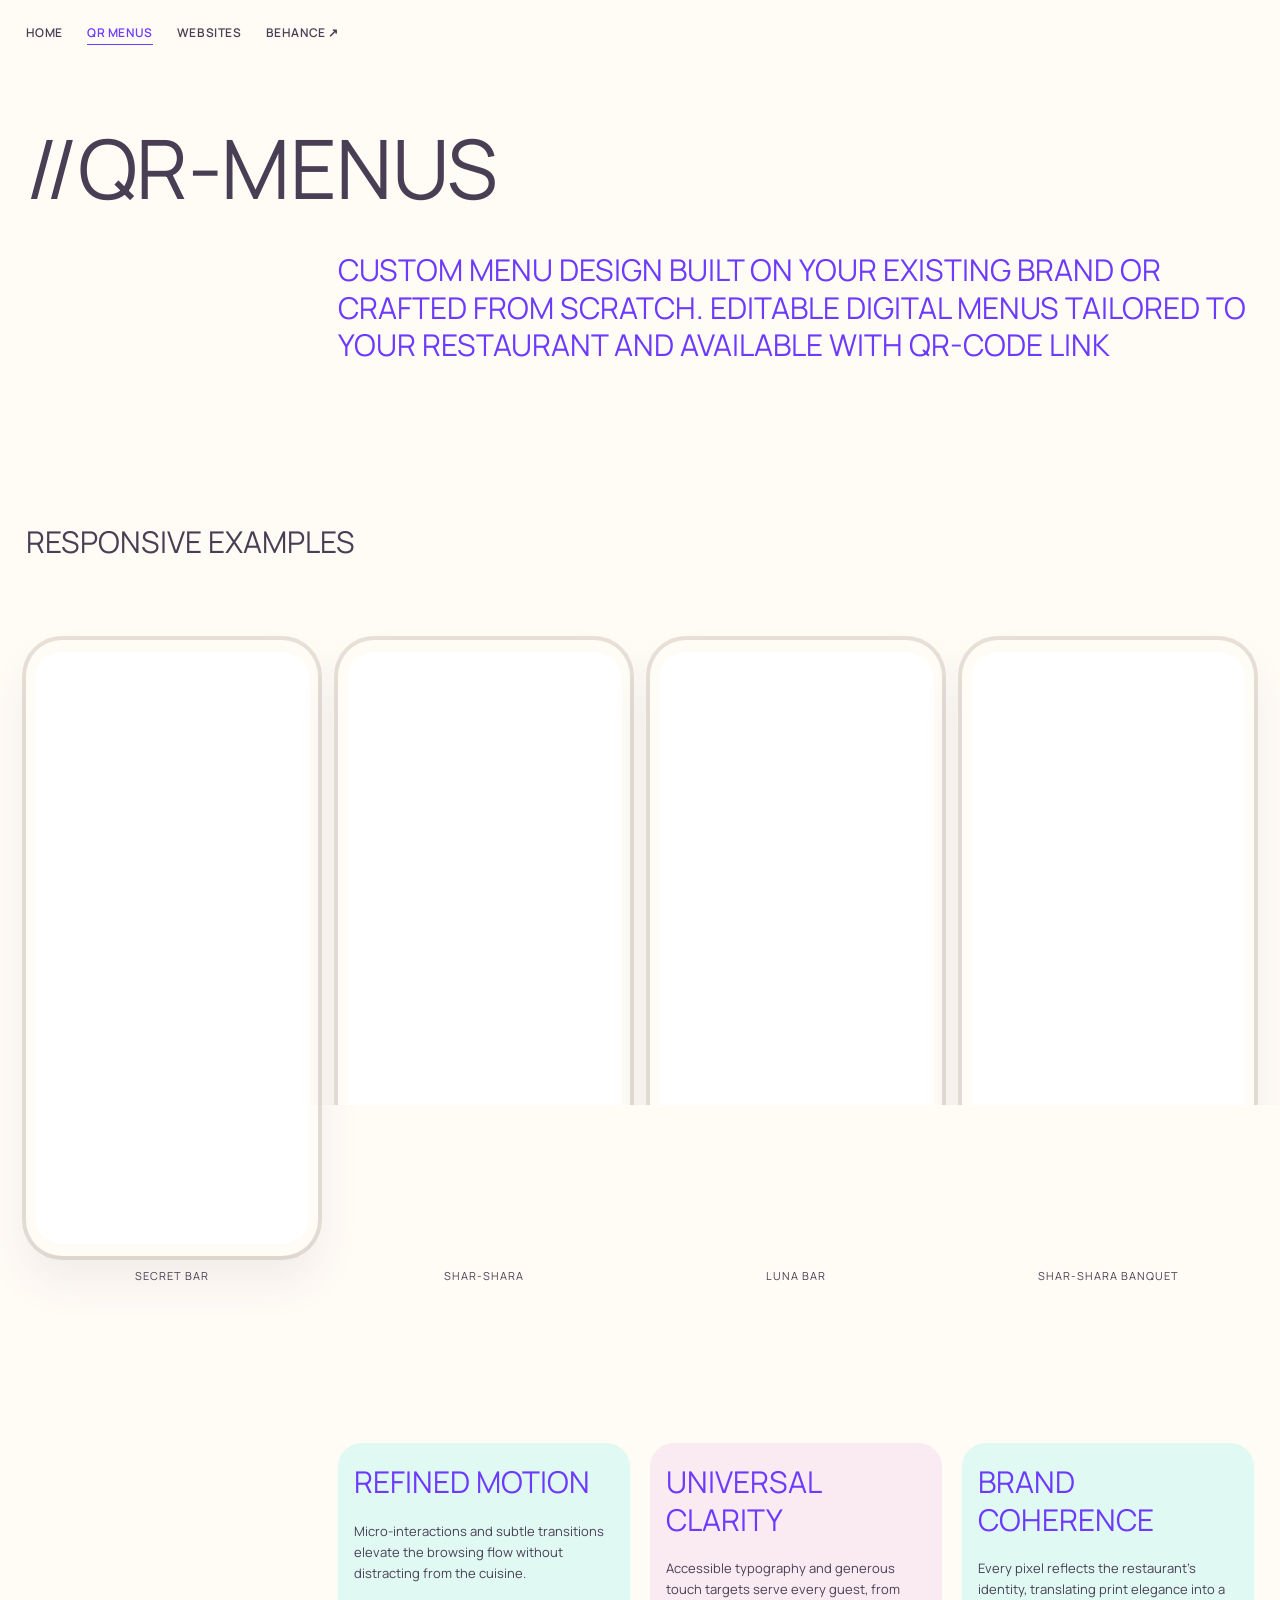
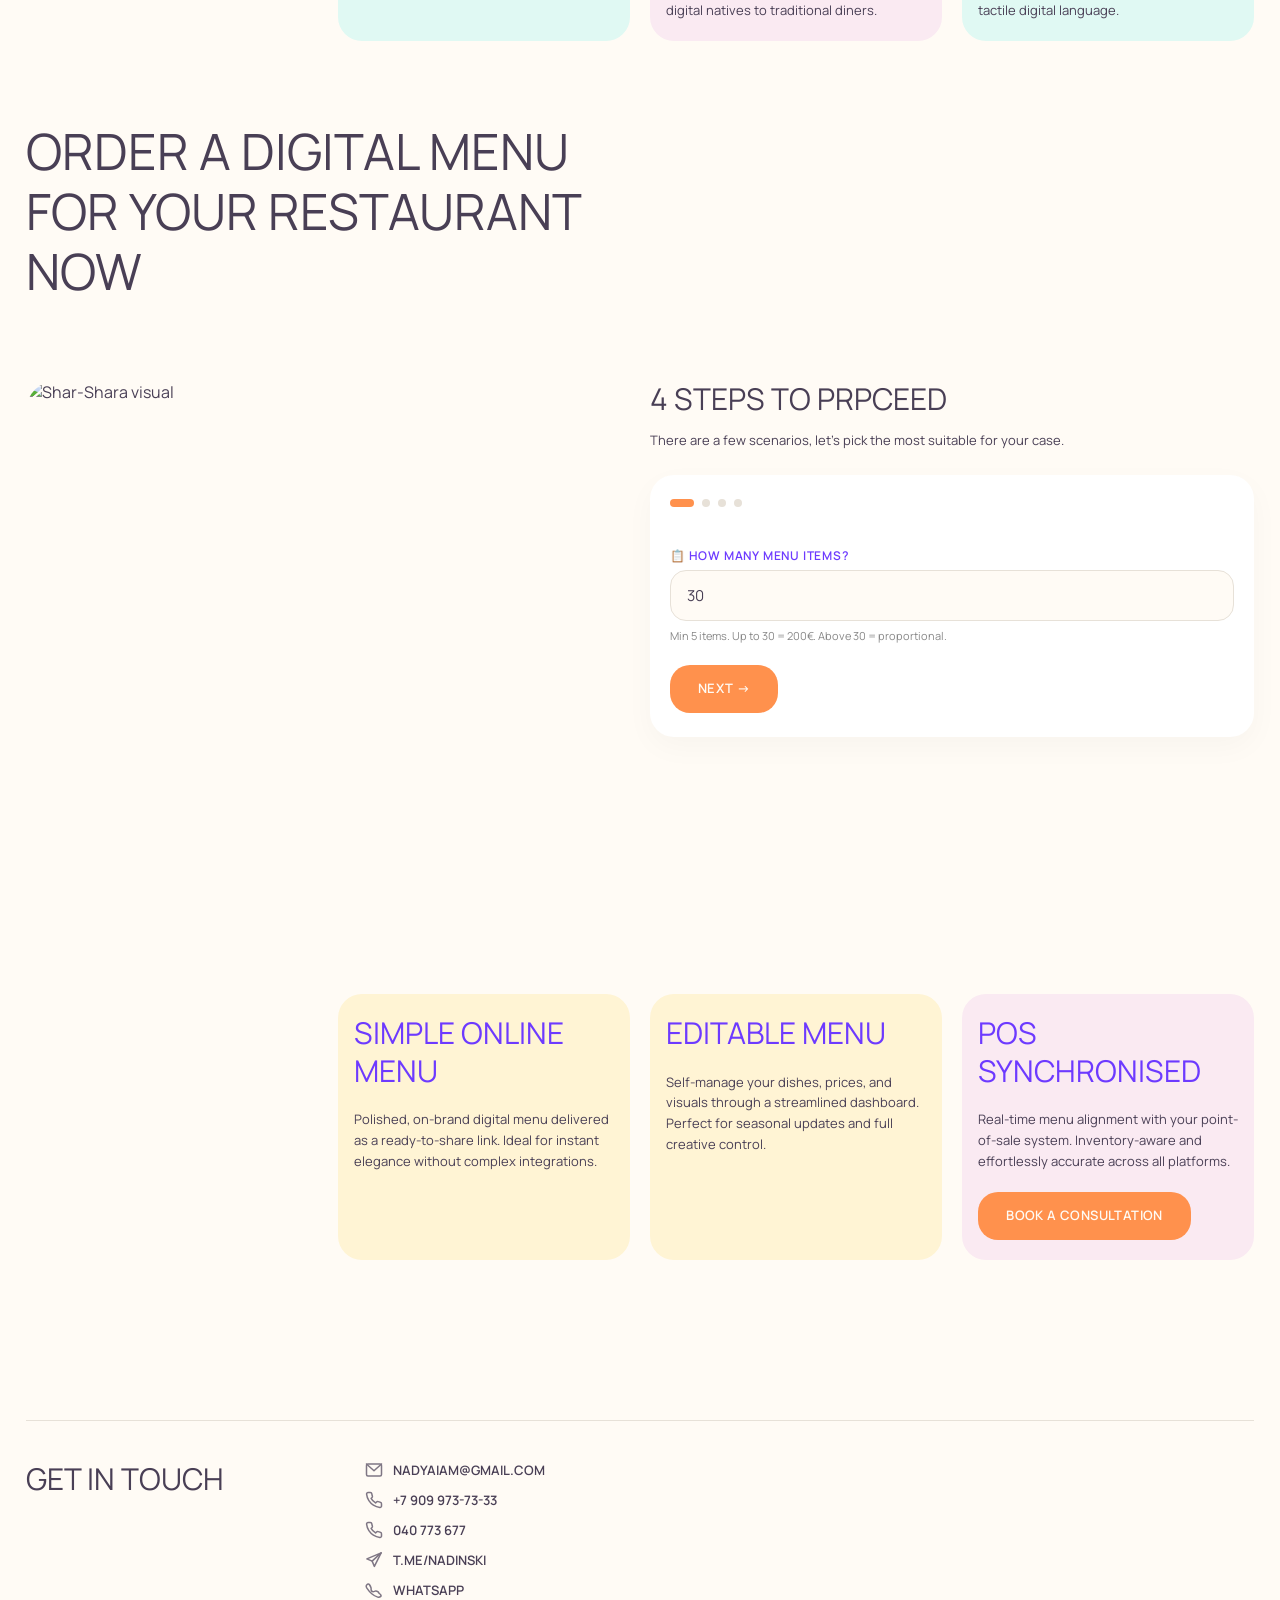
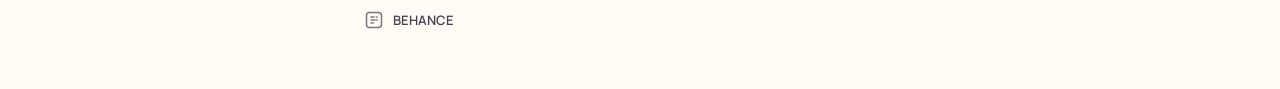
==== commit bf9500ae: "Update qr-menus.html" ====
--- a/qr-menus.html
+++ b/qr-menus.html
@@ -1129,9 +1129,9 @@
         </div>
       </div>
 
+
       <div class="spacer-80"></div>
-      <div class="spacer-80"></div>
-      <h2 class="grid-2-3" style="line-height: 1.2">
+      <h2 class="grid-1-2" style="line-height: 1.2">
         order a DIGITAL menu<br />for your restaurant NOW
       </h2>
       <div class="spacer-80"></div>
@@ -1323,6 +1323,10 @@
           <div id="calcResult" style="display: none"></div>
         </div>
       </div>
+
+      <div class="spacer-80"></div>
+      <div class="spacer-80"></div>
+
 
       <div class="grid-2-4">
         <div class="cards-container">
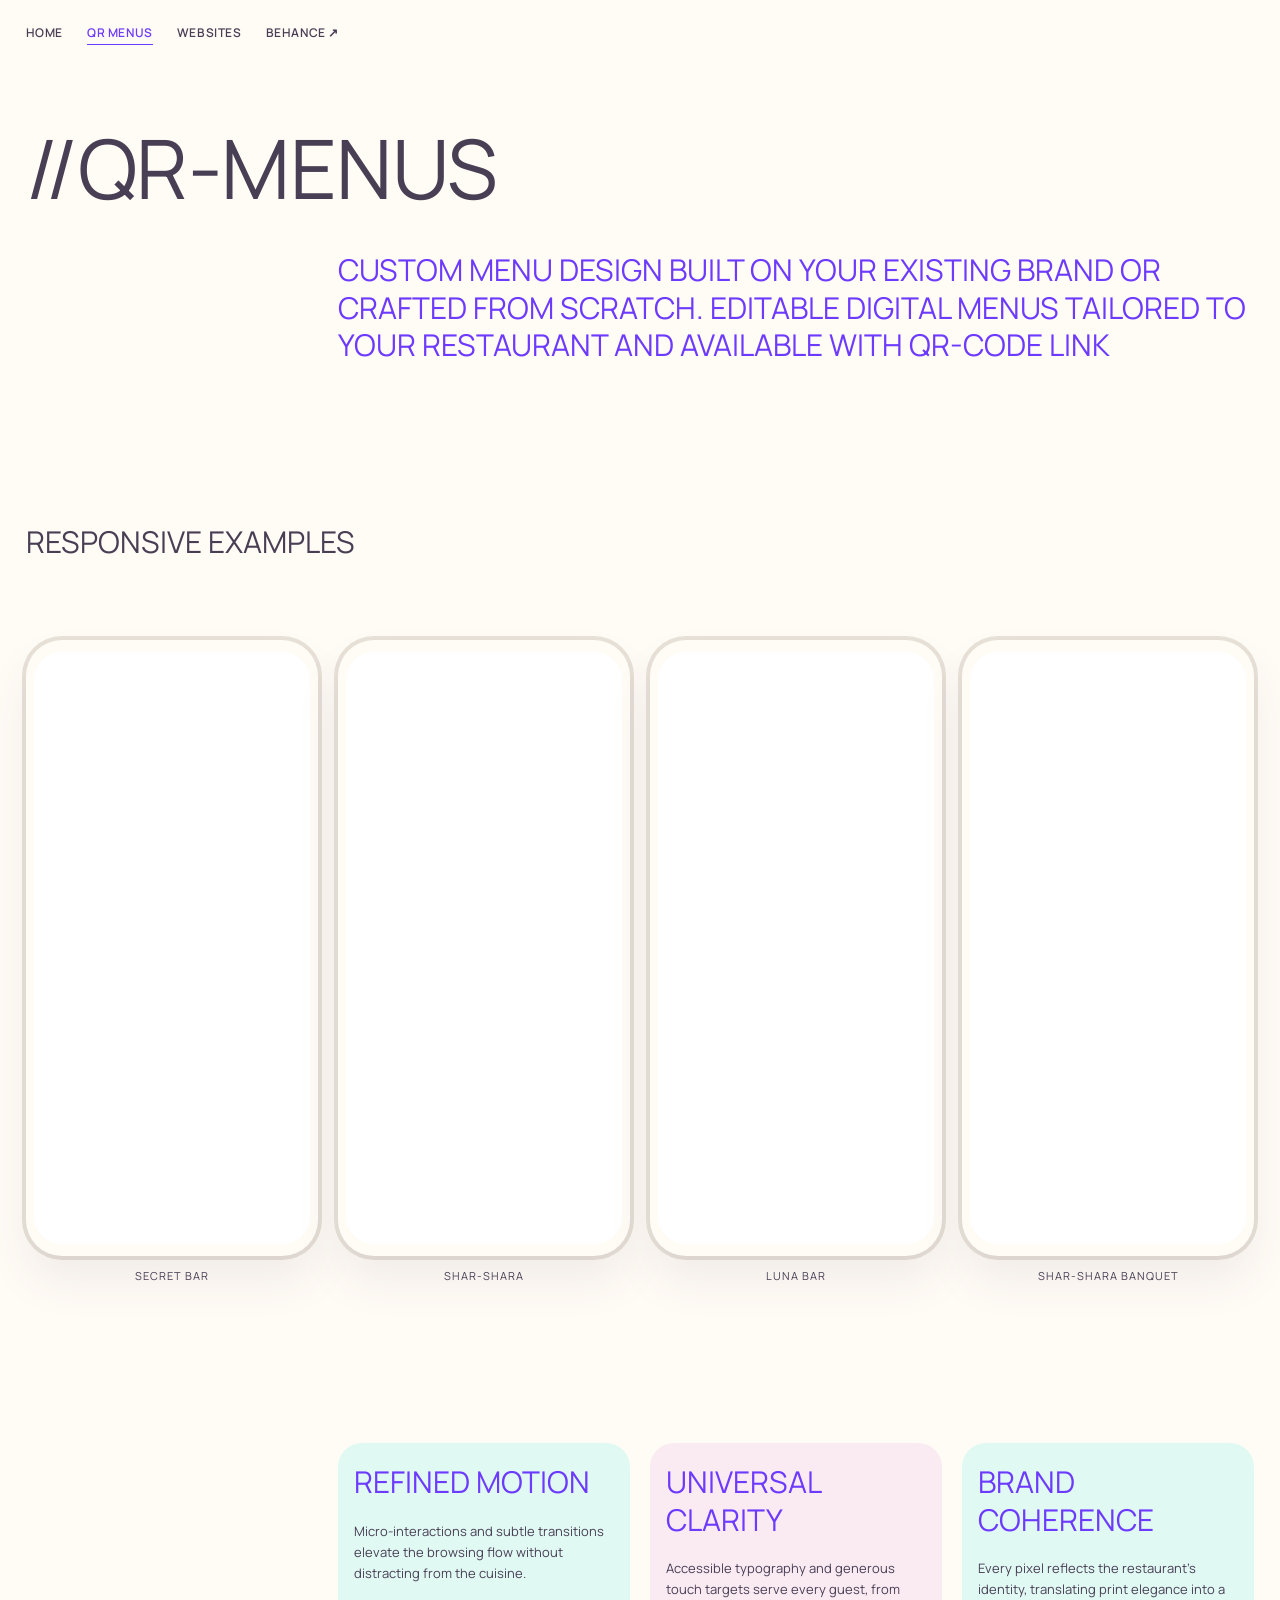
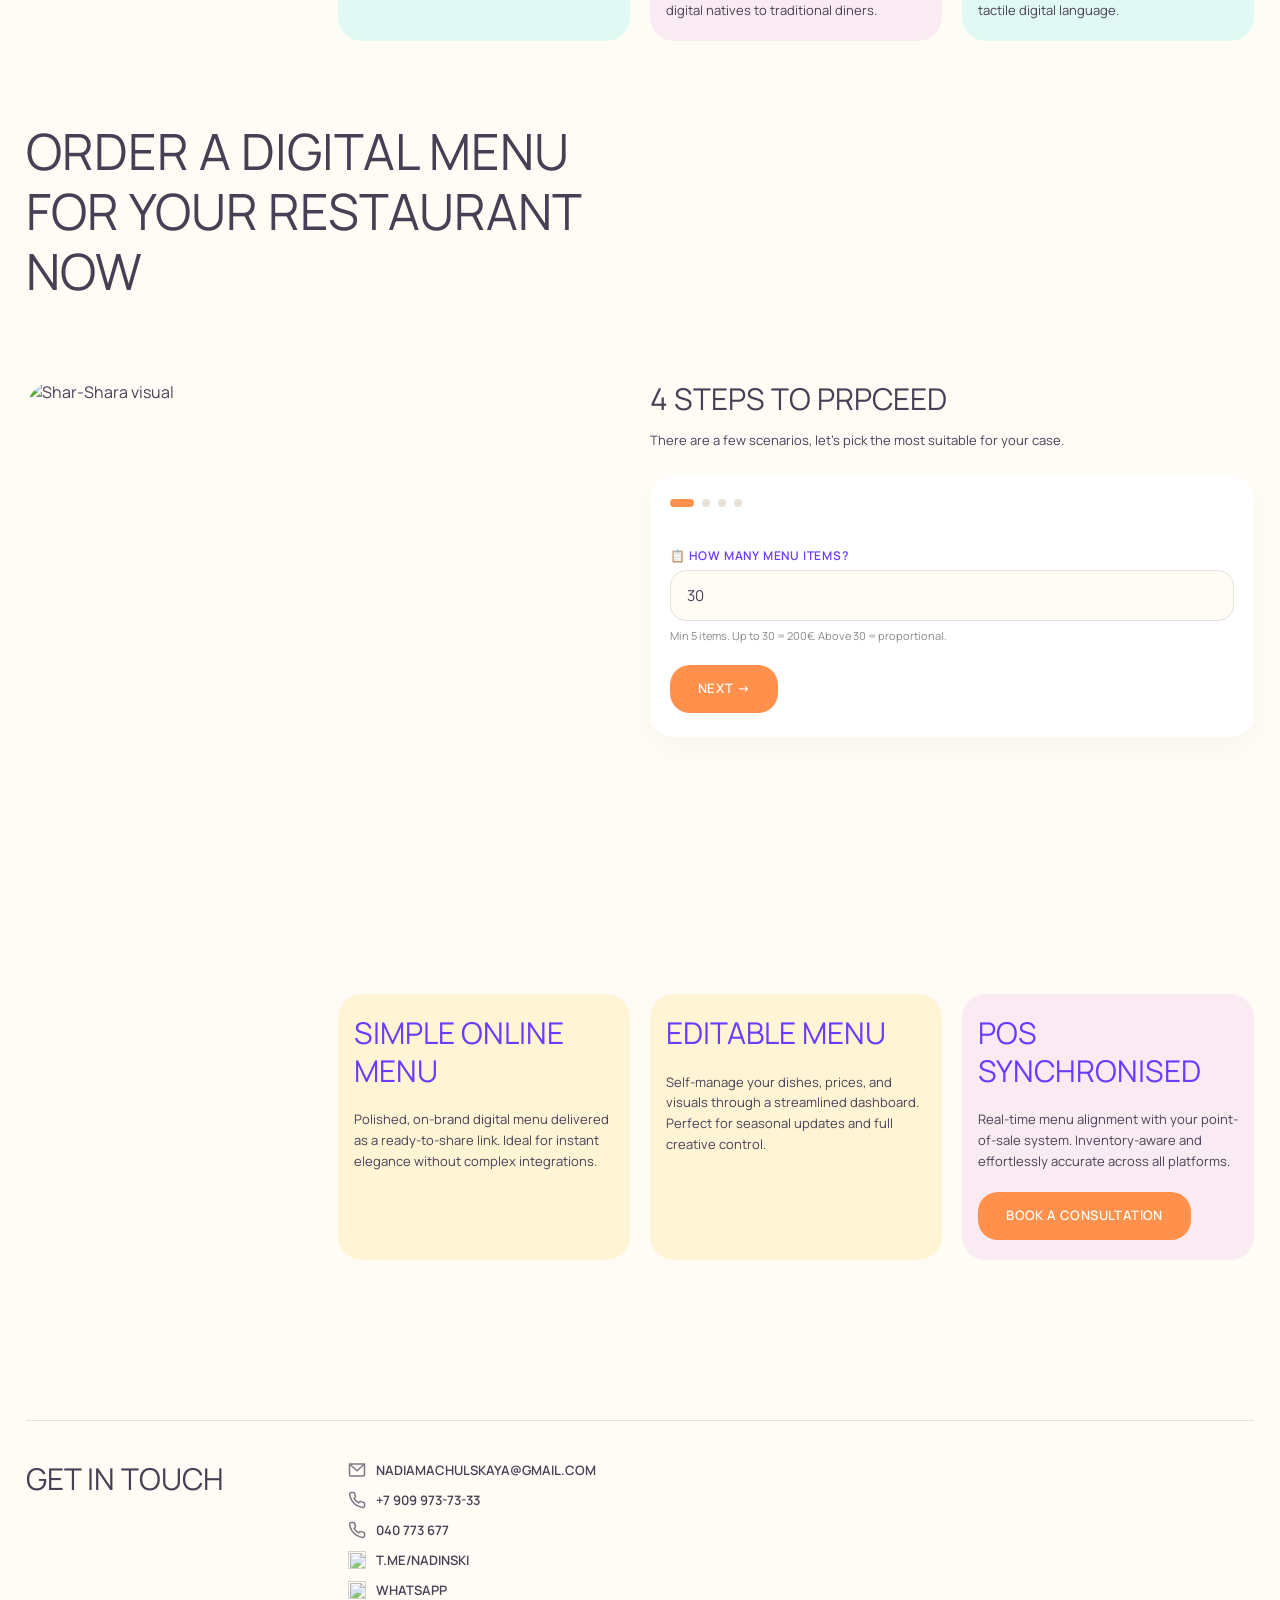
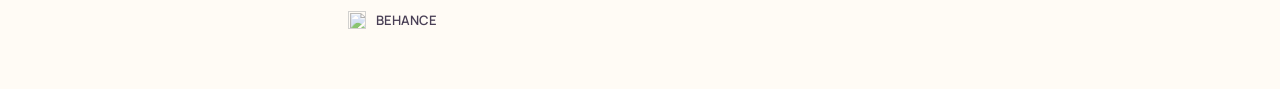
==== commit 28a9b56c: "Update qr-menus.html" ====
--- a/qr-menus.html
+++ b/qr-menus.html
@@ -1373,12 +1373,13 @@
 
       <div style="grid-column: 1 / -1; height: 80px"></div>
 
+            <!-- ========== FOOTER / CONTACTS ========== -->
       <footer class="site-footer">
         <div class="footer-grid">
           <h3 class="footer-heading">get in touch</h3>
           <div class="footer-links">
-            <a href="mailto:nadyaiam@gmail.com" class="footer-link"
-              ><svg
+            <a href="mailto:nadiamachulskaya@gmail.com" class="footer-link">
+              <svg
                 class="footer-icon"
                 viewBox="0 0 24 24"
                 fill="none"
@@ -1388,11 +1389,12 @@
                 stroke-linejoin="round"
               >
                 <rect x="2" y="4" width="20" height="16" rx="2" />
-                <path d="M22 4L12 13 2 4" /></svg
-              >nadyaiam@gmail.com</a
-            >
-            <a href="tel:+79099737333" class="footer-link"
-              ><svg
+                <path d="M22 4L12 13 2 4" />
+              </svg>
+              nadiamachulskaya@gmail.com
+            </a>
+            <a href="tel:+79099737333" class="footer-link">
+              <svg
                 class="footer-icon"
                 viewBox="0 0 24 24"
                 fill="none"
@@ -1403,11 +1405,12 @@
               >
                 <path
                   d="M22 16.92v3a2 2 0 01-2.18 2 19.79 19.79 0 01-8.63-3.07 19.5 19.5 0 01-6-6 19.79 19.79 0 01-3.07-8.67A2 2 0 014.11 2h3a2 2 0 012 1.72c.127.96.362 1.903.7 2.81a2 2 0 01-.45 2.11L8.09 9.91a16 16 0 006 6l1.27-1.27a2 2 0 012.11-.45c.907.338 1.85.573 2.81.7A2 2 0 0122 16.92z"
-                /></svg
-              >+7 909 973-73-33</a
-            >
-            <a href="tel:040773677" class="footer-link"
-              ><svg
+                />
+              </svg>
+              +7 909 973-73-33
+            </a>
+            <a href="tel:040773677" class="footer-link">
+              <svg
                 class="footer-icon"
                 viewBox="0 0 24 24"
                 fill="none"
@@ -1418,67 +1421,41 @@
               >
                 <path
                   d="M22 16.92v3a2 2 0 01-2.18 2 19.79 19.79 0 01-8.63-3.07 19.5 19.5 0 01-6-6 19.79 19.79 0 01-3.07-8.67A2 2 0 014.11 2h3a2 2 0 012 1.72c.127.96.362 1.903.7 2.81a2 2 0 01-.45 2.11L8.09 9.91a16 16 0 006 6l1.27-1.27a2 2 0 012.11-.45c.907.338 1.85.573 2.81.7A2 2 0 0122 16.92z"
-                /></svg
-              >040 773 677</a
-            >
+                />
+              </svg>
+              040 773 677
+            </a>
             <a
               href="https://t.me/nadinski"
               target="_blank"
               rel="noopener"
               class="footer-link"
-              ><svg
-                class="footer-icon"
-                viewBox="0 0 24 24"
-                fill="none"
-                stroke="currentColor"
-                stroke-width="2"
-                stroke-linecap="round"
-                stroke-linejoin="round"
-              >
-                <path d="M21.5 2.5L2.5 10.5L9.5 13.5L21.5 2.5Z" />
-                <path d="M9.5 13.5L12.5 20.5L21.5 2.5" /></svg
-              >t.me/nadinski</a
             >
+              <img src="telegram.svg" alt="" class="footer-icon" />
+              t.me/nadinski
+            </a>
             <a
               href="https://wa.me/79099737333"
               target="_blank"
               rel="noopener"
               class="footer-link"
-              ><svg
-                class="footer-icon"
-                viewBox="0 0 24 24"
-                fill="none"
-                stroke="currentColor"
-                stroke-width="2"
-                stroke-linecap="round"
-                stroke-linejoin="round"
-              >
-                <path
-                  d="M17.5 14.5C16 13.5 15 13 13.5 13.5C12 14 10.5 15 9 13.5C7.5 12 8.5 10.5 8 9C7.5 7.5 7 6.5 6 5C5 3.5 3.5 4 2.5 5C1.5 6 1.5 8 2.5 9.5C3.5 11 6 14.5 9 17C12 19.5 15.5 21 17 21.5C18.5 22 20 21.5 21 20.5C22 19.5 21 18 19.5 17C18 16 18.5 15.5 17.5 14.5Z"
-                /></svg
-              >WhatsApp</a
             >
+              <img src="whatsapp.svg" alt="" class="footer-icon" />
+              WhatsApp
+            </a>
             <a
               href="https://www.behance.net/8373a5c4"
               target="_blank"
               rel="noopener"
               class="footer-link"
-              ><svg
-                class="footer-icon"
-                viewBox="0 0 24 24"
-                fill="none"
-                stroke="currentColor"
-                stroke-width="2"
-                stroke-linecap="round"
-                stroke-linejoin="round"
-              >
-                <rect x="2" y="2" width="20" height="20" rx="4" />
-                <path d="M8 8h4M8 12h5M8 16h3M15 8h1M15 12h1" /></svg
-              >Behance</a
             >
+              <img src="Behance.svg" alt="" class="footer-icon" />
+              Behance
+            </a>
           </div>
         </div>
       </footer>
+
 
       <div style="grid-column: 1 / -1; height: 60px"></div>
     </div>
